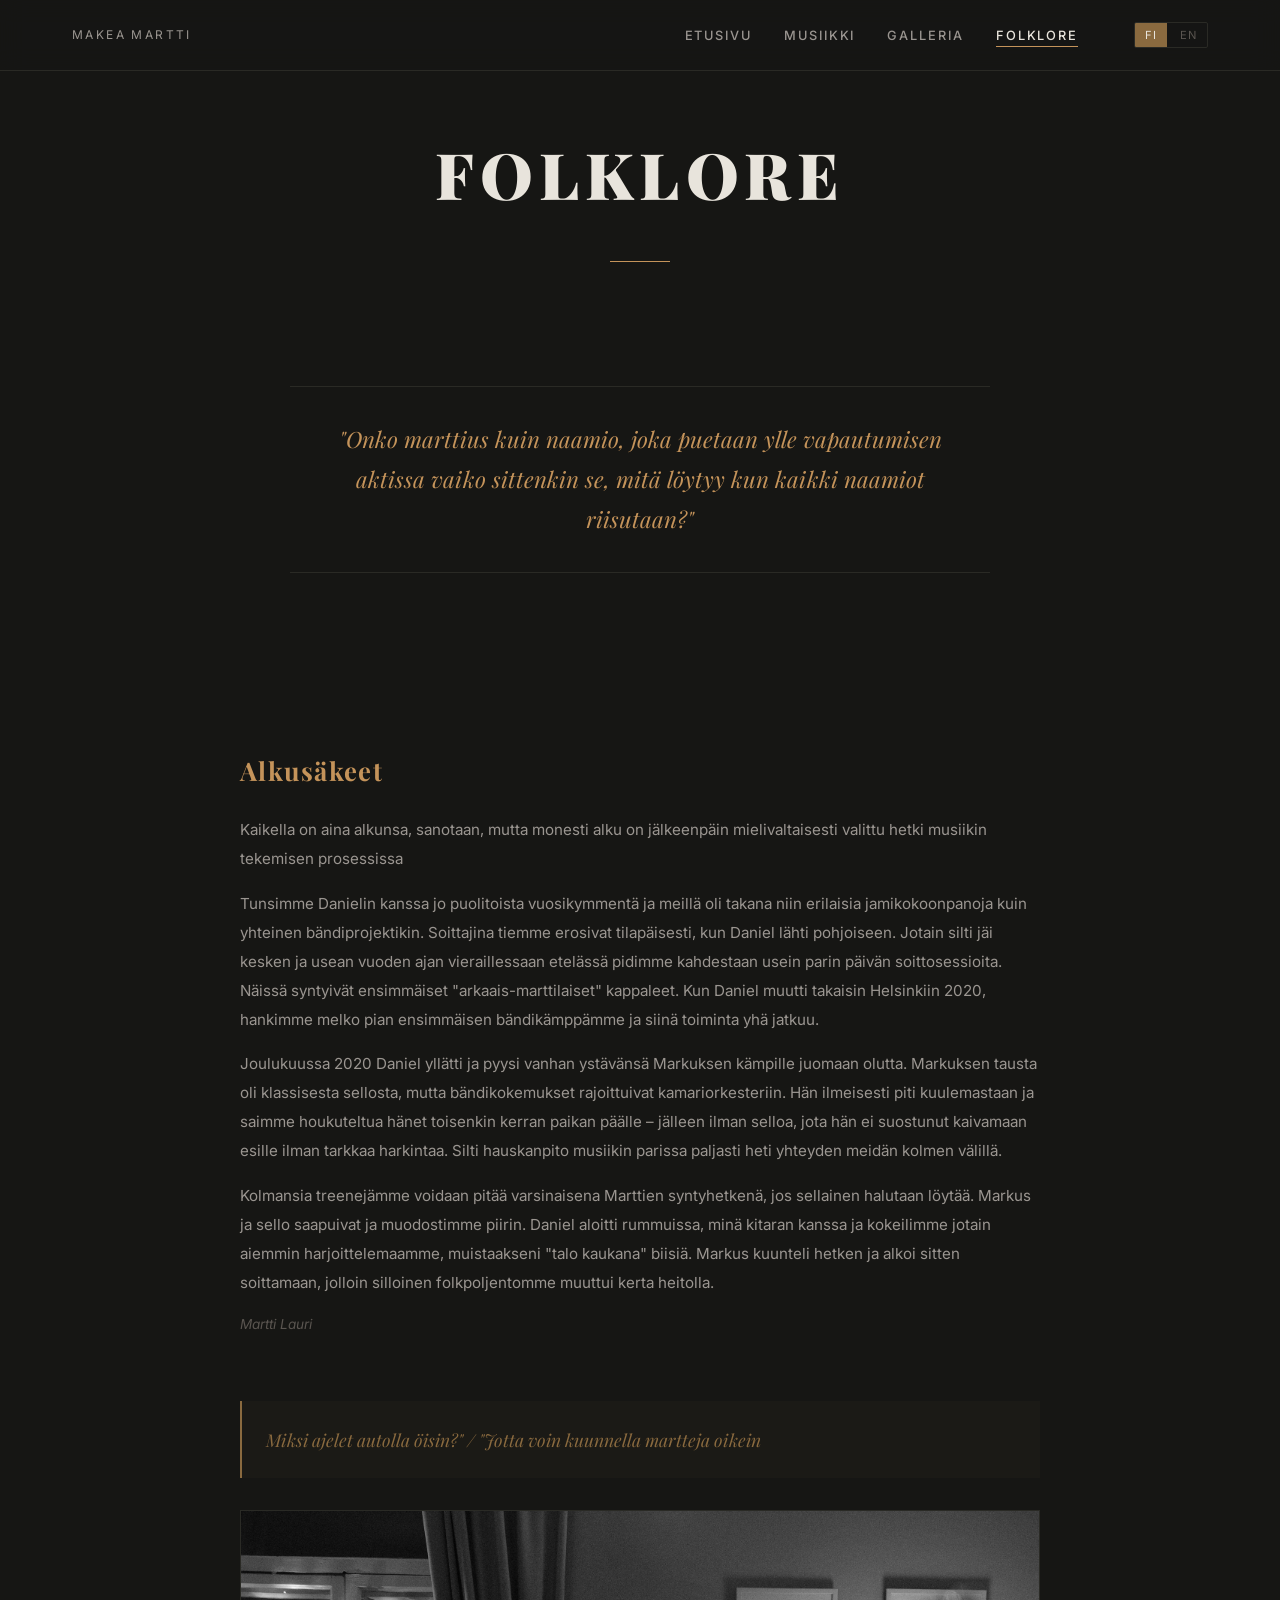
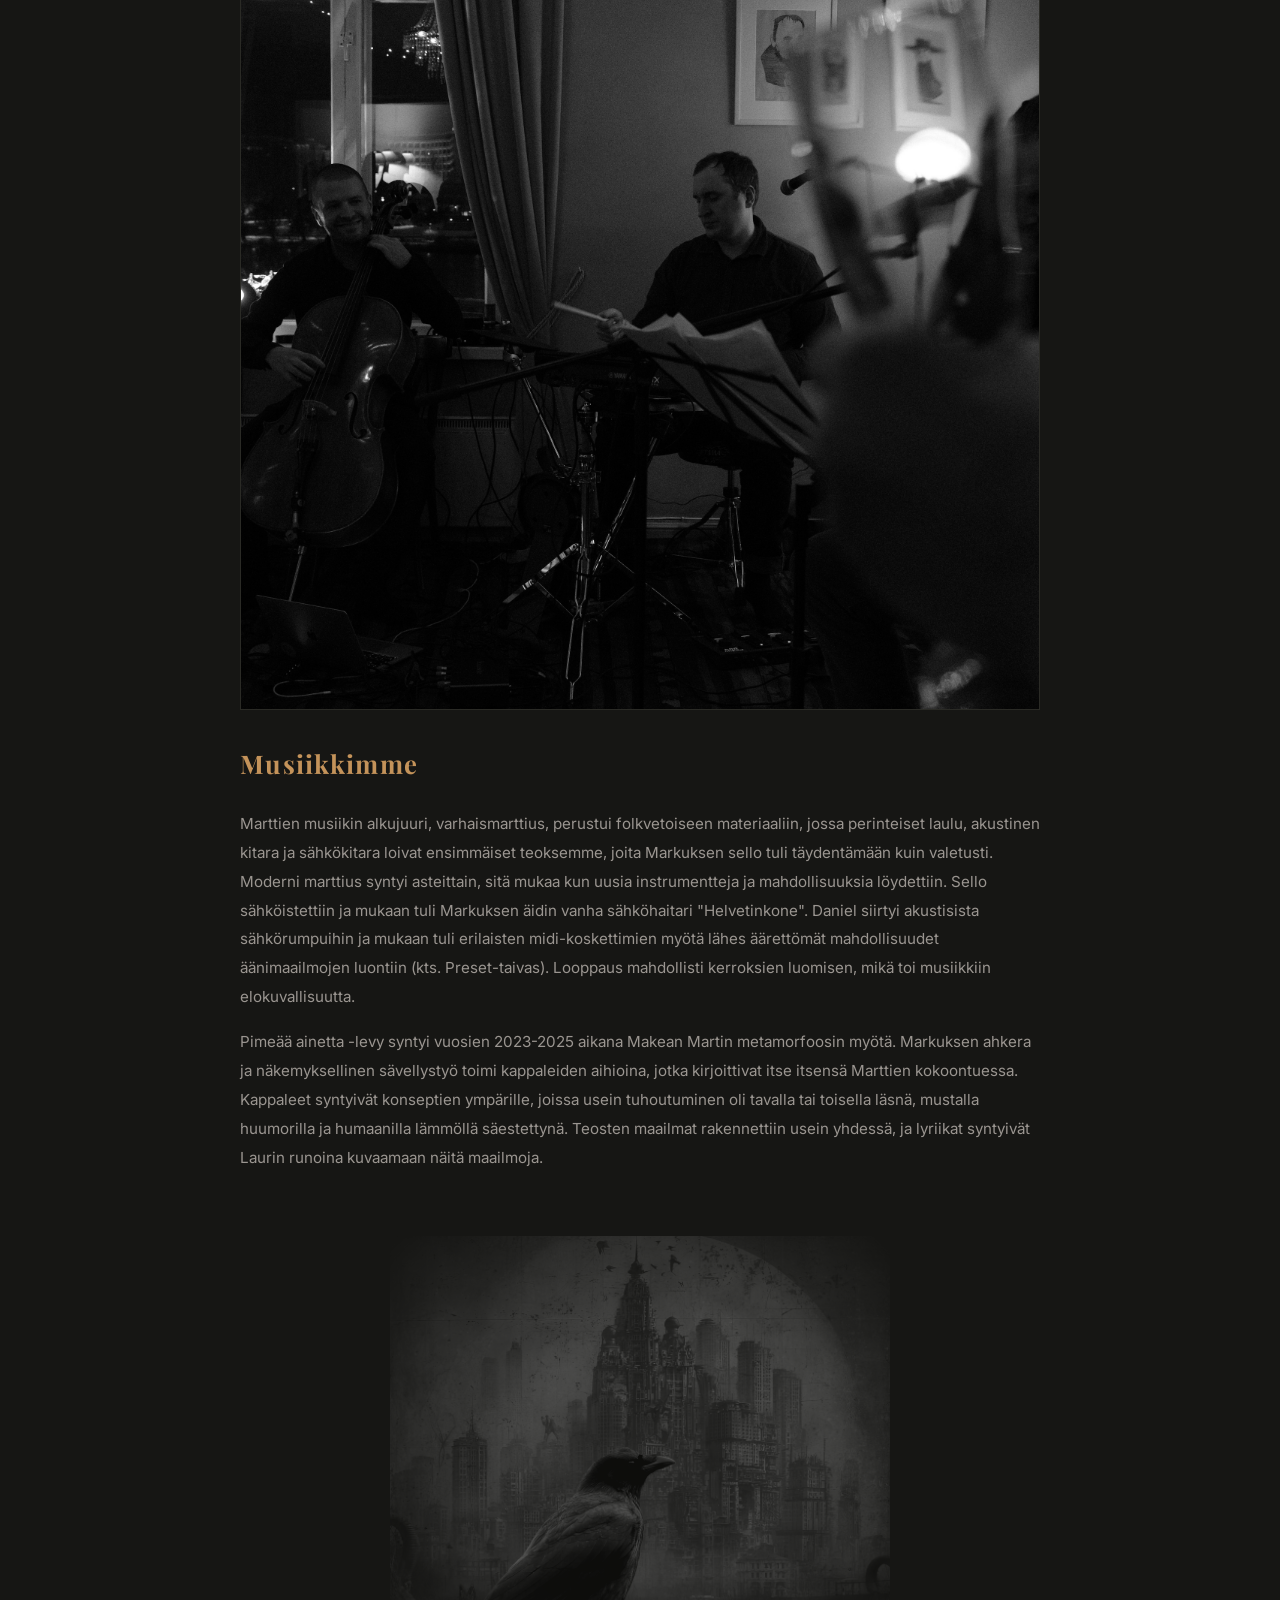
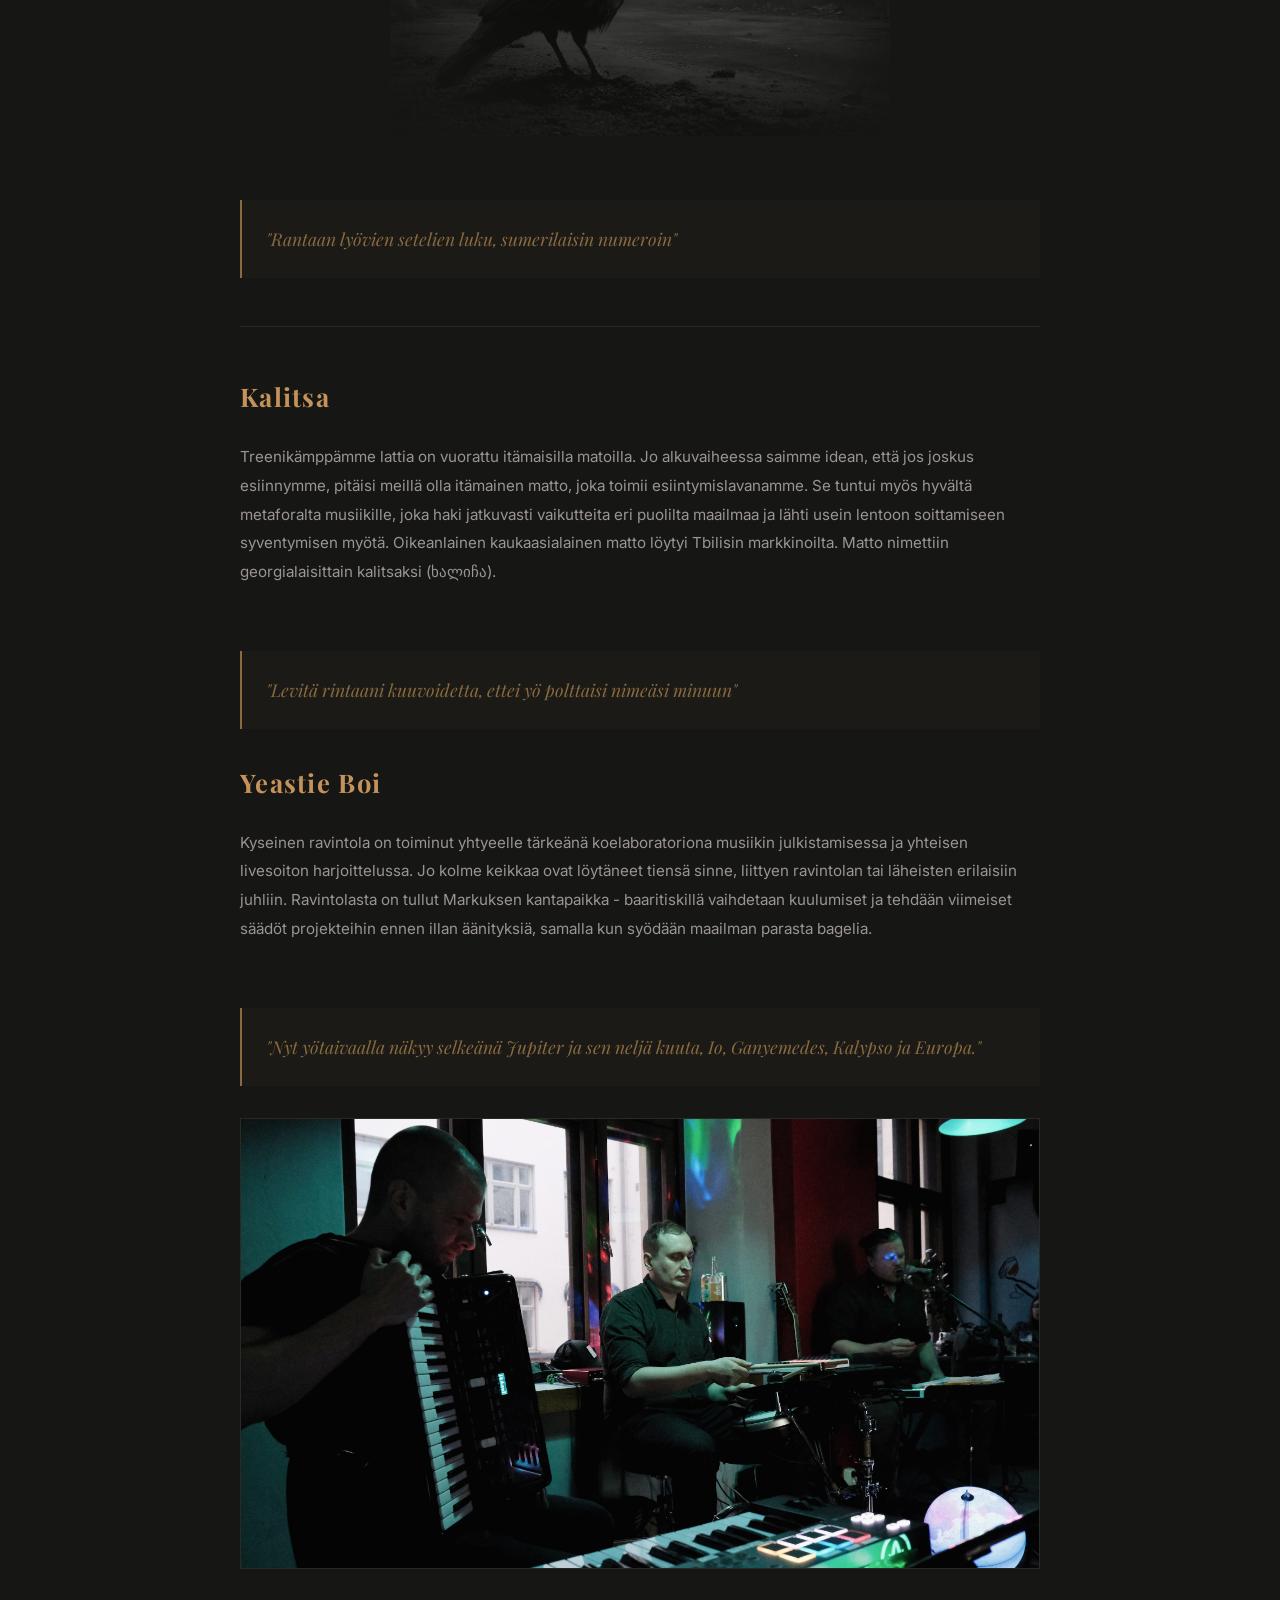
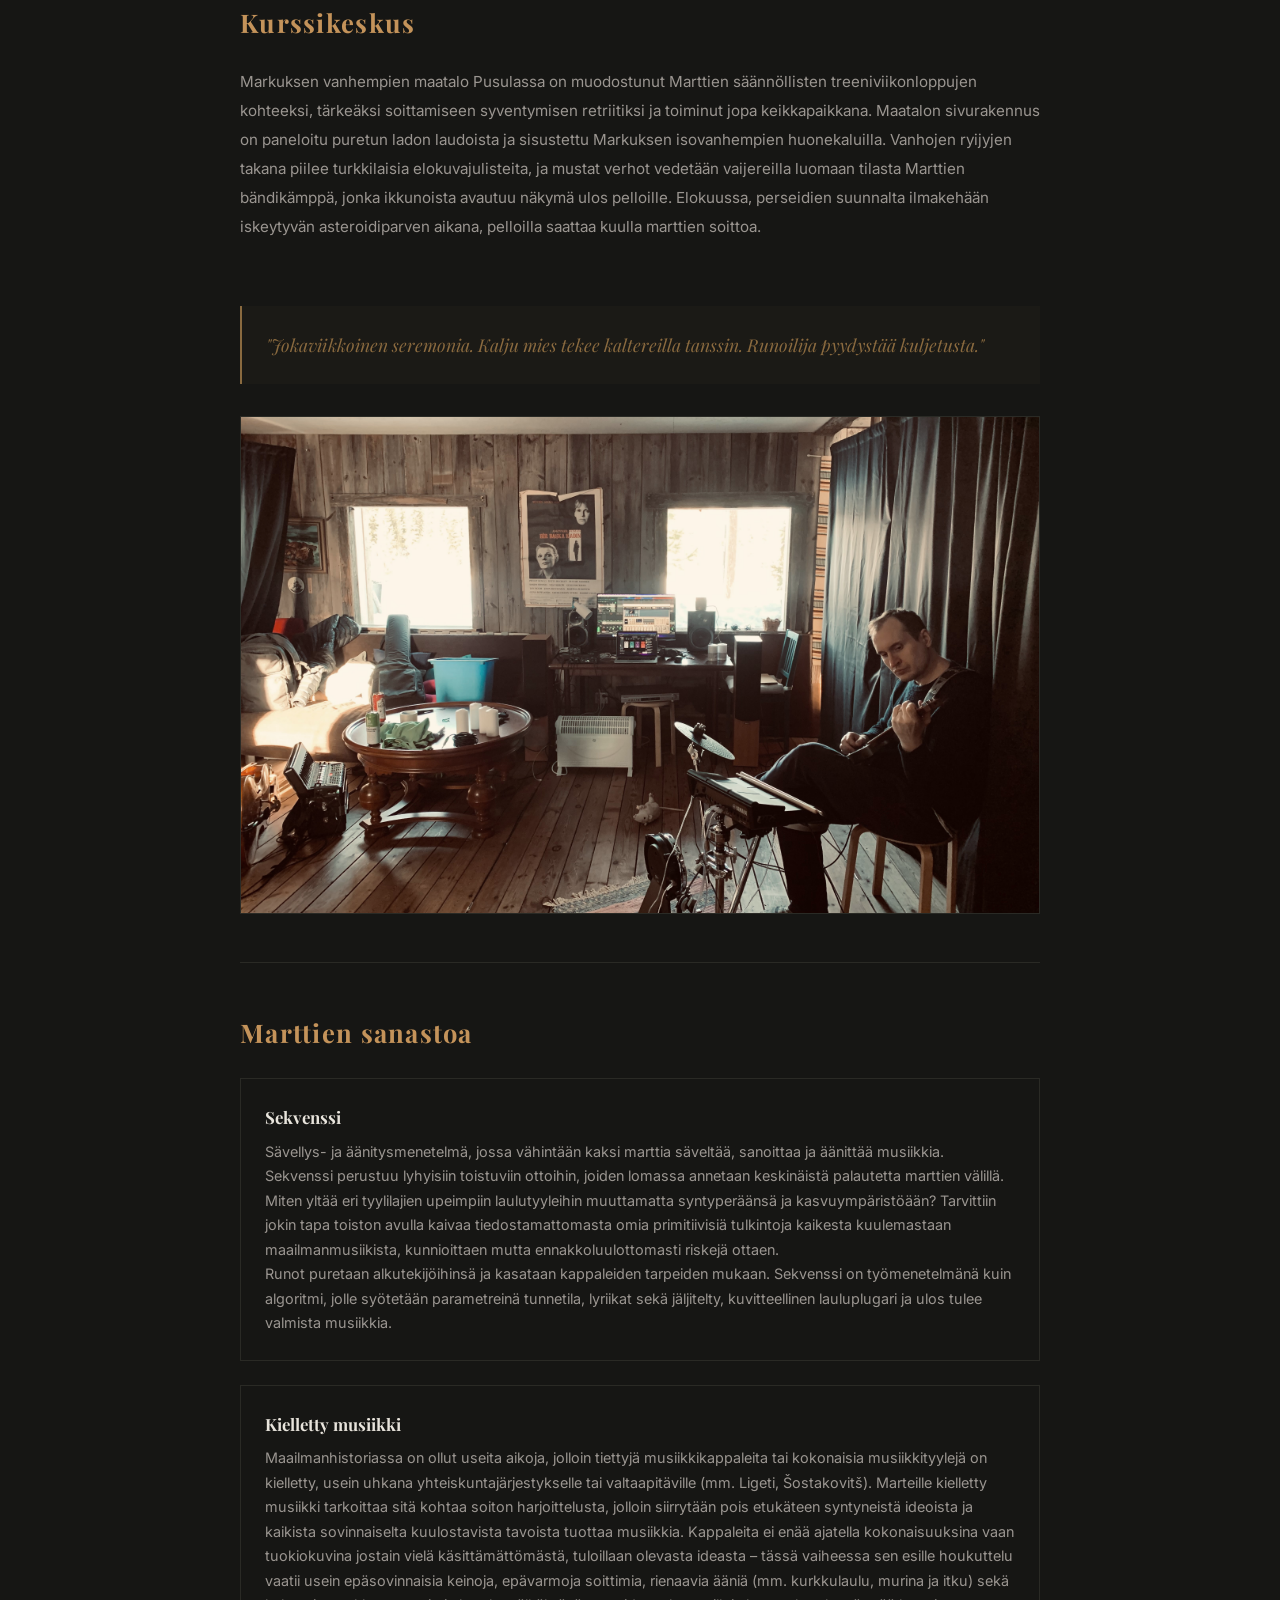
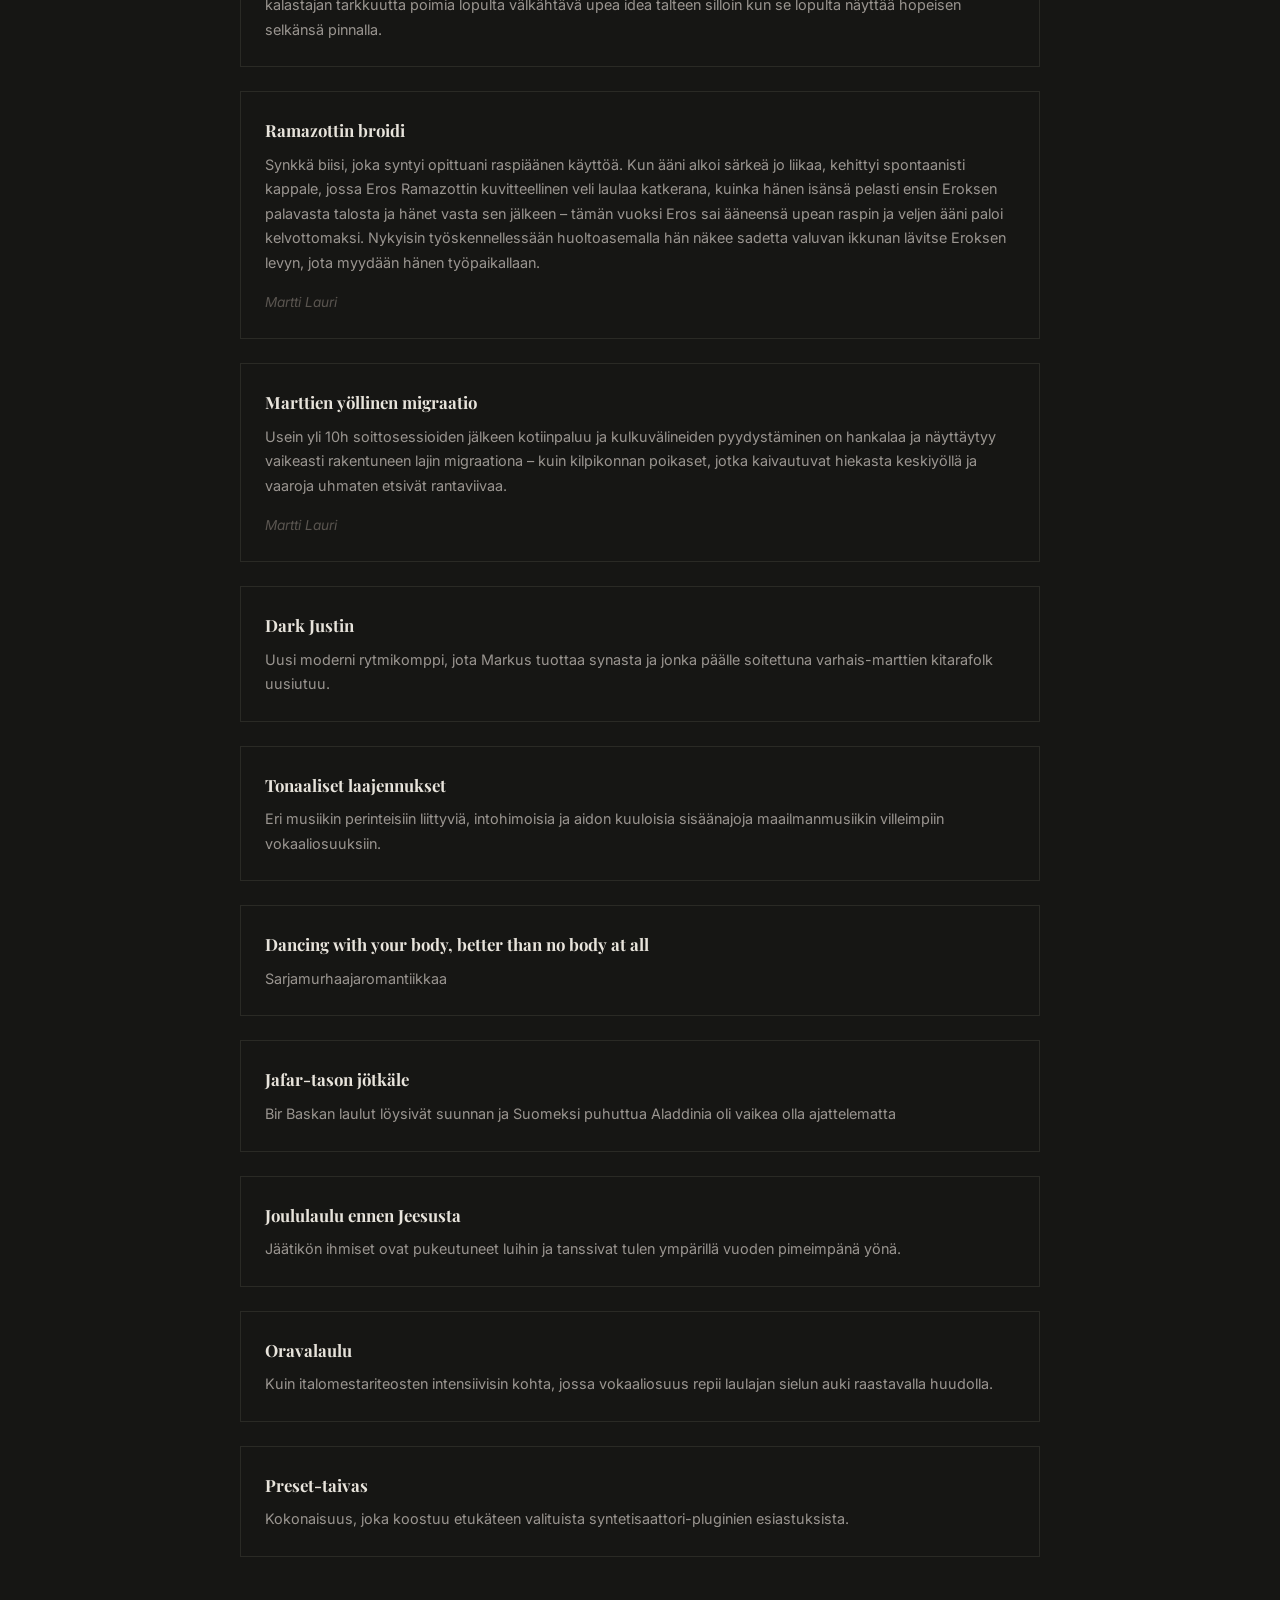
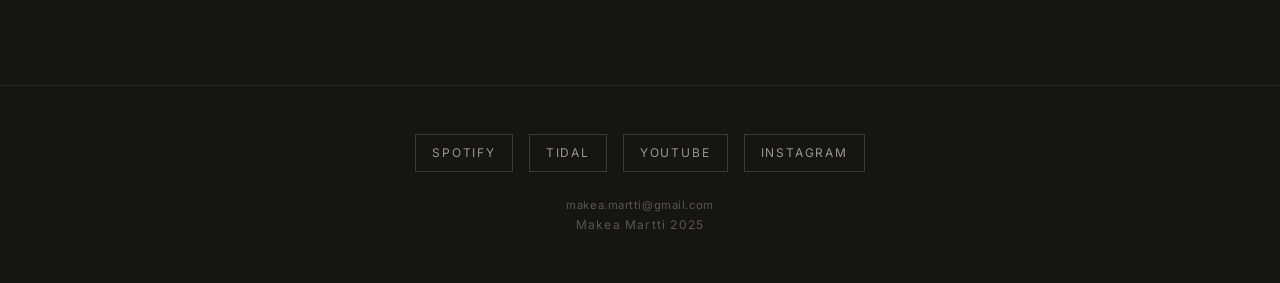
==== folklore.html @ 1820a792 "Edit Folklore: fix typo, remove Presentaiah & Aurelius items, trim migraatio text Also remove YouTub" ====
<!DOCTYPE html>
<html lang="fi">
<head>
  <meta charset="UTF-8">
  <meta name="viewport" content="width=device-width, initial-scale=1.0">
  <title>Folklore — Makea Martti</title>
  <meta name="description" content="Makea Martti — Folklore">
  <meta property="og:title" content="Makea Martti — Folklore">
  <meta property="og:description" content="Folklore">
  <meta property="og:image" content="https://makeamartti.com/assets/pimeaa_ainetta_etukansi.png">
  <meta property="og:url" content="https://makeamartti.com/folklore">
  <meta property="og:type" content="website">
  <meta name="twitter:card" content="summary_large_image">
  <link rel="stylesheet" href="css/style.css">
</head>
<body>

  <!-- Header -->
  <header class="site-header">
    <nav class="nav-container">
      <a href="index.html" class="nav-logo">Makea Martti</a>
      <button class="mobile-menu-toggle" aria-label="Menu">
        <span></span><span></span><span></span>
      </button>
      <ul class="nav-links">
        <li><a href="index.html" data-i18n="nav_home">Etusivu</a></li>
        <li><a href="musiikki.html" data-i18n="nav_music">Musiikki</a></li>
        <li><a href="galleria.html" data-i18n="nav_gallery">Galleria</a></li>
        <li><a href="folklore.html" class="active" data-i18n="nav_folklore">Folklore</a></li>
        <li>
          <div class="lang-switch">
            <button data-lang="fi" class="active">FI</button>
            <button data-lang="en">EN</button>
          </div>
        </li>
      </ul>
    </nav>
  </header>

  <!-- Page Header -->
  <div class="page-header">
    <h1 class="page-title" data-i18n="folklore_title">Folklore</h1>
  </div>

  <!-- Opening Quote -->
  <section class="content-section">
    <div class="content-narrow">
      <blockquote class="folklore-quote reveal" data-i18n="folklore_opening_quote">"Onko marttius kuin naamio, joka puetaan ylle vapautumisen aktissa vaiko sittenkin se, mitä löytyy kun kaikki naamiot riisutaan?"</blockquote>
    </div>
  </section>

  <!-- Alkusäkeet -->
  <section class="content-section">
    <div class="content-narrow">
      <div class="folklore-section reveal">
        <h2 class="folklore-section-title" data-i18n="folklore_alkusakeet_title">Alkusäkeet</h2>
        <p class="folklore-text" data-i18n="folklore_alkusakeet_p1">Kaikella on aina alkunsa, sanotaan, mutta monesti alku on jälkeenpäin mielivaltaisesti valittu hetki musiikin tekemisen prosessissa</p>
        <p class="folklore-text" data-i18n="folklore_alkusakeet_p2">Tunsimme Danielin kanssa jo puolitoista vuosikymmentä ja meillä oli takana niin erilaisia jamikokoonpanoja kuin yhteinen bändiprojektikin. Soittajina tiemme erosivat tilapäisesti, kun Daniel lähti pohjoiseen. Jotain silti jäi kesken ja usean vuoden ajan vieraillessaan etelässä pidimme kahdestaan usein parin päivän soittosessioita. Näissä syntyivät ensimmäiset "arkaais-marttilaiset" kappaleet. Kun Daniel muutti takaisin Helsinkiin 2020, hankimme melko pian ensimmäisen bändikämppämme ja siinä toiminta yhä jatkuu.</p>
        <p class="folklore-text" data-i18n="folklore_alkusakeet_p3">Joulukuussa 2020 Daniel yllätti ja pyysi vanhan ystävänsä Markuksen kämpille juomaan olutta. Markuksen tausta oli klassisesta sellosta, mutta bändikokemukset rajoittuivat kamariorkesteriin. Hän ilmeisesti piti kuulemastaan ja saimme houkuteltua hänet toisenkin kerran paikan päälle – jälleen ilman selloa, jota hän ei suostunut kaivamaan esille ilman tarkkaa harkintaa. Silti hauskanpito musiikin parissa paljasti heti yhteyden meidän kolmen välillä.</p>
        <p class="folklore-text" data-i18n="folklore_alkusakeet_p4">Kolmansia treenejämme voidaan pitää varsinaisena Marttien syntyhetkenä, jos sellainen halutaan löytää. Markus ja sello saapuivat ja muodostimme piirin. Daniel aloitti rummuissa, minä kitaran kanssa ja kokeilimme jotain aiemmin harjoittelemaamme, muistaakseni "talo kaukana" biisiä. Markus kuunteli hetken ja alkoi sitten soittamaan, jolloin silloinen folkpoljentomme muuttui kerta heitolla.</p>
        <p class="folklore-attribution" data-i18n="folklore_alkusakeet_attr">Martti Lauri</p>
      </div>

      <div class="folklore-side-quote reveal" data-i18n="folklore_sidequote">Miksi ajelet autolla öisin?" / "Jotta voin kuunnella martteja oikein</div>

      <!-- Image break -->
      <div class="folklore-image reveal">
        <img src="assets/gallery/keikka1.jpg" alt="Makea Martti live" loading="lazy">
      </div>

      <!-- Musiikkimme -->
      <div class="folklore-section reveal">
        <h2 class="folklore-section-title" data-i18n="folklore_musiikkimme_title">Musiikkimme</h2>
        <p class="folklore-text" data-i18n="folklore_musiikkimme_p1">Marttien musiikin alkujuuri, varhaismarttius, perustui folkvetoiseen materiaaliin, jossa perinteiset laulu, akustinen kitara ja sähkökitara loivat ensimmäiset teoksemme, joita Markuksen sello tuli täydentämään kuin valetusti. Moderni marttius syntyi asteittain, sitä mukaa kun uusia instrumentteja ja mahdollisuuksia löydettiin. Sello sähköistettiin ja mukaan tuli Markuksen äidin vanha sähköhaitari "Helvetinkone". Daniel siirtyi akustisista sähkörumpuihin ja mukaan tuli erilaisten midi-koskettimien myötä lähes äärettömät mahdollisuudet äänimaailmojen luontiin (kts. Preset-taivas). Looppaus mahdollisti kerroksien luomisen, mikä toi musiikkiin elokuvallisuutta.</p>
        <p class="folklore-text" data-i18n="folklore_musiikkimme_p2">Pimeää ainetta -levy syntyi vuosien 2023-2025 aikana Makean Martin metamorfoosin myötä. Markuksen ahkera ja näkemyksellinen sävellystyö toimi kappaleiden aihioina, jotka kirjoittivat itse itsensä Marttien kokoontuessa. Kappaleet syntyivät konseptien ympärille, joissa usein tuhoutuminen oli tavalla tai toisella läsnä, mustalla huumorilla ja humaanilla lämmöllä säestettynä. Teosten maailmat rakennettiin usein yhdessä, ja lyriikat syntyivät Laurin runoina kuvaamaan näitä maailmoja.</p>
        <div class="crow-decoration">
          <img src="assets/varis.png" alt="Varis">
        </div>
      </div>

      <div class="folklore-side-quote reveal" data-i18n="folklore_musiikkimme_quote">"Rantaan lyövien setelien luku, sumerilaisin numeroin"</div>

      <div class="section-divider"></div>

      <!-- Kalitsa -->
      <div class="folklore-section reveal">
        <h2 class="folklore-section-title" data-i18n="folklore_kalitsa_title">Kalitsa</h2>
        <p class="folklore-text" data-i18n="folklore_kalitsa_p1">Treenikämppämme lattia on vuorattu itämaisilla matoilla. Jo alkuvaiheessa saimme idean, että jos joskus esiinnymme, pitäisi meillä olla itämainen matto, joka toimii esiintymislavanamme. Se tuntui myös hyvältä metaforalta musiikille, joka haki jatkuvasti vaikutteita eri puolilta maailmaa ja lähti usein lentoon soittamiseen syventymisen myötä. Oikeanlainen kaukaasialainen matto löytyi Tbilisin markkinoilta. Matto nimettiin georgialaisittain kalitsaksi (ხალიჩა).</p>
      </div>

      <div class="folklore-side-quote reveal" data-i18n="folklore_kalitsa_quote">"Levitä rintaani kuuvoidetta, ettei yö polttaisi nimeäsi minuun"</div>

      <!-- Yeastie Boi -->
      <div class="folklore-section reveal">
        <h2 class="folklore-section-title" data-i18n="folklore_yeastie_title">Yeastie Boi</h2>
        <p class="folklore-text" data-i18n="folklore_yeastie_p1">Kyseinen ravintola on toiminut yhtyeelle tärkeänä koelaboratoriona musiikin julkistamisessa ja yhteisen livesoiton harjoittelussa. Jo kolme keikkaa ovat löytäneet tiensä sinne, liittyen ravintolan tai läheisten erilaisiin juhliin. Ravintolasta on tullut Markuksen kantapaikka - baaritiskillä vaihdetaan kuulumiset ja tehdään viimeiset säädöt projekteihin ennen illan äänityksiä, samalla kun syödään maailman parasta bagelia.</p>
      </div>

      <div class="folklore-side-quote reveal" data-i18n="folklore_yeastie_quote">"Nyt yötaivaalla näkyy selkeänä Jupiter ja sen neljä kuuta, Io, Ganyemedes, Kalypso ja Europa."</div>

      <!-- Image break -->
      <div class="folklore-image reveal">
        <img src="assets/gallery/keikka4.jpg" alt="Makea Martti live" loading="lazy">
      </div>

      <!-- Kurssikeskus -->
      <div class="folklore-section reveal">
        <h2 class="folklore-section-title" data-i18n="folklore_kurssikeskus_title">Kurssikeskus</h2>
        <p class="folklore-text" data-i18n="folklore_kurssikeskus_p1">Markuksen vanhempien maatalo Pusulassa on muodostunut Marttien säännöllisten treeniviikonloppujen kohteeksi, tärkeäksi soittamiseen syventymisen retriitiksi ja toiminut jopa keikkapaikkana. Maatalon sivurakennus on paneloitu puretun ladon laudoista ja sisustettu Markuksen isovanhempien huonekaluilla. Vanhojen ryijyjen takana piilee turkkilaisia elokuvajulisteita, ja mustat verhot vedetään vaijereilla luomaan tilasta Marttien bändikämppä, jonka ikkunoista avautuu näkymä ulos pelloille. Elokuussa, perseidien suunnalta ilmakehään iskeytyvän asteroidiparven aikana, pelloilla saattaa kuulla marttien soittoa.</p>
      </div>

      <div class="folklore-side-quote reveal" data-i18n="folklore_kurssikeskus_quote">"Jokaviikkoinen seremonia. Kalju mies tekee kaltereilla tanssin. Runoilija pyydystää kuljetusta."</div>

      <!-- Image break -->
      <div class="folklore-image reveal">
        <img src="assets/gallery/pusula1.jpg" alt="Kurssikeskus, Pusula" loading="lazy">
      </div>

      <div class="section-divider"></div>

      <!-- Sanasto -->
      <div class="folklore-section reveal">
        <h2 class="folklore-section-title" data-i18n="folklore_sanasto_title">Marttien sanastoa</h2>

        <div class="glossary-grid">
          <div class="glossary-item">
            <p class="glossary-term" data-i18n="glossary_sekvenssi_term">Sekvenssi</p>
            <p class="glossary-def" data-i18n="glossary_sekvenssi_def">Sävellys- ja äänitysmenetelmä, jossa vähintään kaksi marttia säveltää, sanoittaa ja äänittää musiikkia. Sekvenssi perustuu lyhyisiin toistuviin ottoihin, joiden lomassa annetaan keskinäistä palautetta marttien välillä.</p>
            <p class="glossary-def" data-i18n="glossary_sekvenssi_ext">Miten yltää eri tyylilajien upeimpiin laulutyyleihin muuttamatta syntyperäänsä ja kasvuympäristöään? Tarvittiin jokin tapa toiston avulla kaivaa tiedostamattomasta omia primitiivisiä tulkintoja kaikesta kuulemastaan maailmanmusiikista, kunnioittaen mutta ennakkoluulottomasti riskejä ottaen.</p>
            <p class="glossary-def" data-i18n="glossary_sekvenssi_ext2">Runot puretaan alkutekijöihinsä ja kasataan kappaleiden tarpeiden mukaan. Sekvenssi on työmenetelmänä kuin algoritmi, jolle syötetään parametreinä tunnetila, lyriikat sekä jäljitelty, kuvitteellinen lauluplugari ja ulos tulee valmista musiikkia.</p>
          </div>
          <div class="glossary-item">
            <p class="glossary-term" data-i18n="glossary_kielletty_term">Kielletty musiikki</p>
            <p class="glossary-def" data-i18n="glossary_kielletty_def">Maailmanhistoriassa on ollut useita aikoja, jolloin tiettyjä musiikkikappaleita tai kokonaisia musiikkityylejä on kielletty, usein uhkana yhteiskuntajärjestykselle tai valtaapitäville (mm. Ligeti, Šostakovitš). Marteille kielletty musiikki tarkoittaa sitä kohtaa soiton harjoittelusta, jolloin siirrytään pois etukäteen syntyneistä ideoista ja kaikista sovinnaiselta kuulostavista tavoista tuottaa musiikkia. Kappaleita ei enää ajatella kokonaisuuksina vaan tuokiokuvina jostain vielä käsittämättömästä, tuloillaan olevasta ideasta – tässä vaiheessa sen esille houkuttelu vaatii usein epäsovinnaisia keinoja, epävarmoja soittimia, rienaavia ääniä (mm. kurkkulaulu, murina ja itku) sekä kalastajan tarkkuutta poimia lopulta välkähtävä upea idea talteen silloin kun se lopulta näyttää hopeisen selkänsä pinnalla.</p>
          </div>
          <div class="glossary-item">
            <p class="glossary-term" data-i18n="glossary_ramazotti_term">Ramazottin broidi</p>
            <p class="glossary-def" data-i18n="glossary_ramazotti_def">Synkkä biisi, joka syntyi opittuani raspiäänen käyttöä. Kun ääni alkoi särkeä jo liikaa, kehittyi spontaanisti kappale, jossa Eros Ramazottin kuvitteellinen veli laulaa katkerana, kuinka hänen isänsä pelasti ensin Eroksen palavasta talosta ja hänet vasta sen jälkeen – tämän vuoksi Eros sai ääneensä upean raspin ja veljen ääni paloi kelvottomaksi. Nykyisin työskennellessään huoltoasemalla hän näkee sadetta valuvan ikkunan lävitse Eroksen levyn, jota myydään hänen työpaikallaan.</p>
            <p class="folklore-attribution" data-i18n="glossary_ramazotti_attr">Martti Lauri</p>
          </div>
          <div class="glossary-item">
            <p class="glossary-term" data-i18n="glossary_migraatio_term">Marttien yöllinen migraatio</p>
            <p class="glossary-def" data-i18n="glossary_migraatio_def">Usein yli 10h soittosessioiden jälkeen kotiinpaluu ja kulkuvälineiden pyydystäminen on hankalaa ja näyttäytyy vaikeasti rakentuneen lajin migraationa – kuin kilpikonnan poikaset, jotka kaivautuvat hiekasta keskiyöllä ja vaaroja uhmaten etsivät rantaviivaa.</p>
            <p class="folklore-attribution" data-i18n="glossary_migraatio_attr">Martti Lauri</p>
          </div>
          <div class="glossary-item">
            <p class="glossary-term" data-i18n="glossary_darkjustin_term">Dark Justin</p>
            <p class="glossary-def" data-i18n="glossary_darkjustin_def">Uusi moderni rytmikomppi, jota Markus tuottaa synasta ja jonka päälle soitettuna varhais-marttien kitarafolk uusiutuu.</p>
          </div>
          <div class="glossary-item">
            <p class="glossary-term" data-i18n="glossary_tonaaliset_term">Tonaaliset laajennukset</p>
            <p class="glossary-def" data-i18n="glossary_tonaaliset_def">Eri musiikin perinteisiin liittyviä, intohimoisia ja aidon kuuloisia sisäänajoja maailmanmusiikin villeimpiin vokaaliosuuksiin.</p>
          </div>
          <div class="glossary-item">
            <p class="glossary-term" data-i18n="glossary_dancing_term">Dancing with your body, better than no body at all</p>
            <p class="glossary-def" data-i18n="glossary_dancing_def">Sarjamurhaajaromantiikkaa</p>
          </div>
          <div class="glossary-item">
            <p class="glossary-term" data-i18n="glossary_jafar_term">Jafar-tason jötkäle</p>
            <p class="glossary-def" data-i18n="glossary_jafar_def">Bir Baskan laulut löysivät suunnan ja Suomeksi puhuttua Aladdinia oli vaikea olla ajattelematta</p>
          </div>
          <div class="glossary-item">
            <p class="glossary-term" data-i18n="glossary_joululaulu_term">Joululaulu ennen Jeesusta</p>
            <p class="glossary-def" data-i18n="glossary_joululaulu_def">Jäätikön ihmiset ovat pukeutuneet luihin ja tanssivat tulen ympärillä vuoden pimeimpänä yönä.</p>
          </div>
          <div class="glossary-item">
            <p class="glossary-term" data-i18n="glossary_oravalaulu_term">Oravalaulu</p>
            <p class="glossary-def" data-i18n="glossary_oravalaulu_def">Kuin italomestariteosten intensiivisin kohta, jossa vokaaliosuus repii laulajan sielun auki raastavalla huudolla.</p>
          </div>
          <div class="glossary-item">
            <p class="glossary-term" data-i18n="glossary_preset_term">Preset-taivas</p>
            <p class="glossary-def" data-i18n="glossary_preset_def">Kokonaisuus, joka koostuu etukäteen valituista syntetisaattori-pluginien esiastuksista.</p>
          </div>
        </div>
      </div>

    </div>
  </section>

  <!-- Footer -->
  <footer class="site-footer">
    <div class="footer-social">
      <a href="https://open.spotify.com/artist/2KjOn1rGZSPtJLMpRvnBHX" target="_blank" rel="noopener">Spotify</a>
      <a href="https://tidal.com/artist/68189849/u" target="_blank" rel="noopener">Tidal</a>
      <a href="https://www.youtube.com/@MakeaMartti" target="_blank" rel="noopener">YouTube</a>
      <a href="https://www.instagram.com/makea_martti/" target="_blank" rel="noopener">Instagram</a>
    </div>
    <p class="footer-email"><a href="mailto:makea.martti@gmail.com">makea.martti@gmail.com</a></p>
    <p class="footer-copy" data-i18n="footer_copy">Makea Martti 2025</p>
  </footer>

  <script src="js/i18n.js"></script>
</body>
</html>
---- css/style.css ----
/* ========================================
   MAKEA MARTTI — Dark Brutalist Theme
   ======================================== */

@import url('https://fonts.googleapis.com/css2?family=Inter:wght@300;400;500;700;900&family=Playfair+Display:ital,wght@0,400;0,700;0,900;1,400;1,700&display=swap');

/* --- Reset & Base --- */
*, *::before, *::after { box-sizing: border-box; margin: 0; padding: 0; }

:root {
  --bg-primary: #161614;
  --bg-secondary: #111110;
  --bg-card: #1a1a17;
  --text-primary: #e8e4dc;
  --text-secondary: #9a9590;
  --text-muted: #5a5550;
  --accent: #c4935a;
  --accent-dim: #8a6a3f;
  --border: #2a2a25;
  --border-light: #3a3a33;
  --font-body: 'Inter', sans-serif;
  --font-display: 'Playfair Display', serif;
}

html {
  scroll-behavior: smooth;
  font-size: 16px;
}

body {
  font-family: var(--font-body);
  background-color: var(--bg-primary);
  color: var(--text-primary);
  line-height: 1.7;
  overflow-x: hidden;
  background-image: url('../assets/tausta-tekstuuri.jpeg');
  background-size: cover;
  background-attachment: fixed;
  background-position: center;
  background-blend-mode: overlay;
}

a { color: var(--accent); text-decoration: none; transition: color 0.3s; }
a:hover { color: var(--text-primary); }

img { max-width: 100%; height: auto; display: block; }

/* --- Header / Navigation --- */
.site-header {
  position: fixed;
  top: 0;
  left: 0;
  right: 0;
  z-index: 1000;
  background: rgba(22, 22, 20, 0.85);
  backdrop-filter: blur(12px);
  -webkit-backdrop-filter: blur(12px);
  border-bottom: 1px solid var(--border);
  transition: background 0.3s;
}

.nav-container {
  max-width: 1200px;
  margin: 0 auto;
  padding: 0 2rem;
  display: flex;
  align-items: center;
  justify-content: space-between;
  height: 70px;
}

.nav-logo {
  font-family: var(--font-body);
  font-size: 0.75rem;
  font-weight: 400;
  color: var(--text-secondary);
  letter-spacing: 0.2em;
  text-transform: uppercase;
  transition: color 0.3s;
}

.nav-logo:hover {
  color: var(--text-primary);
}

.nav-logo--hidden {
  opacity: 0;
  pointer-events: none;
}

.nav-links {
  display: flex;
  list-style: none;
  gap: 2rem;
  align-items: center;
}

.nav-links a {
  color: var(--text-secondary);
  font-size: 0.8rem;
  letter-spacing: 0.15em;
  text-transform: uppercase;
  font-weight: 500;
  position: relative;
  padding-bottom: 2px;
}

.nav-links a::after {
  content: '';
  position: absolute;
  bottom: -2px;
  left: 0;
  width: 0;
  height: 1px;
  background: var(--accent);
  transition: width 0.3s;
}

.nav-links a:hover,
.nav-links a.active {
  color: var(--text-primary);
}

.nav-links a:hover::after,
.nav-links a.active::after {
  width: 100%;
}

/* Language switcher */
.lang-switch {
  display: flex;
  gap: 0.25rem;
  margin-left: 1.5rem;
  border: 1px solid var(--border);
  border-radius: 2px;
  overflow: hidden;
}

.lang-switch button {
  background: none;
  border: none;
  color: var(--text-muted);
  font-family: var(--font-body);
  font-size: 0.7rem;
  letter-spacing: 0.1em;
  padding: 0.3rem 0.6rem;
  cursor: pointer;
  transition: all 0.3s;
  text-transform: uppercase;
}

.lang-switch button.active {
  background: var(--accent-dim);
  color: var(--text-primary);
}

.lang-switch button:hover:not(.active) {
  color: var(--text-primary);
}

/* Mobile menu toggle */
.mobile-menu-toggle {
  display: none;
  background: none;
  border: none;
  cursor: pointer;
  padding: 0.5rem;
  z-index: 1001;
}

.mobile-menu-toggle span {
  display: block;
  width: 24px;
  height: 2px;
  background: var(--text-primary);
  margin: 5px 0;
  transition: all 0.3s;
}

.mobile-menu-toggle.open span:nth-child(1) { transform: rotate(45deg) translate(5px, 5px); }
.mobile-menu-toggle.open span:nth-child(2) { opacity: 0; }
.mobile-menu-toggle.open span:nth-child(3) { transform: rotate(-45deg) translate(5px, -5px); }

/* --- Hero Section --- */
.hero {
  position: relative;
  height: 100vh;
  min-height: 600px;
  display: flex;
  align-items: center;
  justify-content: center;
  text-align: center;
  overflow: hidden;
}

.hero-bg {
  position: absolute;
  inset: 0;
  z-index: 0;
}

.hero-bg img {
  width: 100%;
  height: 100%;
  object-fit: cover;
  filter: brightness(0.6) contrast(1.1);
}

.hero-overlay {
  position: absolute;
  inset: 0;
  background: linear-gradient(
    to bottom,
    rgba(22, 22, 20, 0.3) 0%,
    rgba(22, 22, 20, 0.1) 40%,
    rgba(22, 22, 20, 0.6) 80%,
    rgba(22, 22, 20, 1) 100%
  );
  z-index: 1;
}

.hero-content {
  position: relative;
  z-index: 2;
  max-width: 800px;
  padding: 0 2rem;
}

.hero-title {
  font-family: var(--font-display);
  font-size: clamp(3rem, 8vw, 6rem);
  font-weight: 900;
  letter-spacing: 0.1em;
  text-transform: uppercase;
  line-height: 1;
  margin-bottom: 1.5rem;
  color: var(--text-primary);
  text-shadow: 0 0 60px rgba(0,0,0,0.8);
}

.hero-tagline {
  font-family: var(--font-display);
  font-style: italic;
  font-size: clamp(1rem, 2.5vw, 1.4rem);
  color: var(--accent);
  letter-spacing: 0.05em;
  margin-bottom: 1rem;
}

.hero-description {
  font-size: 0.95rem;
  color: var(--text-secondary);
  max-width: 550px;
  margin: 0 auto 2rem;
  line-height: 1.8;
}

.hero-social {
  display: flex;
  justify-content: center;
  gap: 1.5rem;
  margin-top: 2rem;
}

.hero-social a {
  color: var(--text-secondary);
  font-size: 0.75rem;
  letter-spacing: 0.15em;
  text-transform: uppercase;
  border: 1px solid var(--text-muted);
  padding: 0.5rem 1rem;
  transition: all 0.3s;
  background: rgba(22, 22, 20, 0.5);
}

.hero-social a:hover {
  color: var(--text-primary);
  border-color: var(--accent);
  background: rgba(196, 147, 90, 0.15);
}

/* --- Page Header (non-home pages) --- */
.page-header {
  padding-top: 120px;
  padding-bottom: 60px;
  text-align: center;
  position: relative;
}

.page-header::after {
  content: '';
  display: block;
  width: 60px;
  height: 1px;
  background: var(--accent);
  margin: 2rem auto 0;
}

.page-title {
  font-family: var(--font-display);
  font-size: clamp(2.5rem, 6vw, 4rem);
  font-weight: 900;
  letter-spacing: 0.1em;
  text-transform: uppercase;
}

/* --- Content Sections --- */
.content-section {
  max-width: 1200px;
  margin: 0 auto;
  padding: 4rem 2rem;
}

.content-narrow {
  max-width: 800px;
  margin: 0 auto;
}

.section-divider {
  width: 100%;
  height: 1px;
  background: var(--border);
  margin: 3rem 0;
}

/* --- Band Members --- */
.members-grid {
  display: grid;
  grid-template-columns: repeat(3, 1fr);
  gap: 2rem;
  margin-top: 3rem;
}

.member-card {
  text-align: center;
  padding: 2rem 1.5rem;
  border: 1px solid var(--border);
  background: rgba(22, 22, 20, 0.7);
  transition: border-color 0.3s;
}

.member-card:hover {
  border-color: var(--accent-dim);
}

.member-name {
  font-family: var(--font-display);
  font-size: 1.2rem;
  font-weight: 700;
  margin-bottom: 0.5rem;
}

.member-role {
  font-size: 0.85rem;
  color: var(--text-secondary);
  font-style: italic;
}

/* --- Music Page --- */
.album-section {
  display: grid;
  grid-template-columns: 1fr 1.5fr;
  gap: 4rem;
  align-items: start;
  margin: 3rem 0;
}

.album-cover-wrapper {
  position: sticky;
  top: 100px;
}

/* Album flip card */
.album-flip-card {
  perspective: 1000px;
  width: 100%;
  aspect-ratio: 1;
  cursor: pointer;
}

.album-flip-inner {
  position: relative;
  width: 100%;
  height: 100%;
  transition: transform 0.8s cubic-bezier(0.4, 0, 0.2, 1);
  transform-style: preserve-3d;
}

@media (hover: hover) {
  .album-flip-card:not(.js-controlled):hover .album-flip-inner {
    transform: rotateY(180deg);
  }
}

.album-flip-front,
.album-flip-back {
  position: absolute;
  inset: 0;
  backface-visibility: hidden;
  -webkit-backface-visibility: hidden;
}

.album-flip-back {
  transform: rotateY(180deg);
}

.album-cover {
  width: 100%;
  height: 100%;
  object-fit: cover;
  border: 1px solid var(--border);
}

.album-title {
  font-family: var(--font-display);
  font-size: 1.8rem;
  font-weight: 700;
  margin-top: 1.5rem;
}

.album-artist {
  color: var(--text-secondary);
  font-size: 0.9rem;
  margin-top: 0.3rem;
}

.listen-links {
  display: flex;
  flex-wrap: wrap;
  gap: 0.5rem;
  margin-top: 1.5rem;
}

.listen-links a {
  font-size: 0.75rem;
  letter-spacing: 0.1em;
  text-transform: uppercase;
  color: var(--text-muted);
  border: 1px solid var(--border);
  padding: 0.4rem 0.8rem;
  transition: all 0.3s;
}

.listen-links a:hover {
  border-color: var(--accent);
  color: var(--text-primary);
}

.vinyl-notice {
  margin-top: 1.5rem;
  font-size: 0.85rem;
  color: var(--text-secondary);
  font-style: italic;
  letter-spacing: 0.03em;
}

.tracklist {
  list-style: none;
}

.tracklist li {
  border-bottom: 1px solid var(--border);
}

.tracklist li a {
  display: flex;
  justify-content: space-between;
  align-items: center;
  padding: 1rem 0;
  color: inherit;
  text-decoration: none;
  transition: background 0.2s, padding 0.2s;
}

.tracklist li a:hover {
  background: rgba(196, 147, 90, 0.05);
  padding-left: 0.5rem;
}

.track-number {
  color: var(--text-muted);
  font-size: 0.8rem;
  width: 2rem;
  font-variant-numeric: tabular-nums;
}

.track-name {
  flex: 1;
  font-size: 0.95rem;
}

.track-duration {
  color: var(--text-muted);
  font-size: 0.85rem;
  font-variant-numeric: tabular-nums;
}

/* --- Gallery --- */
.gallery-grid {
  column-count: 3;
  column-gap: 1rem;
  margin-top: 3rem;
}

.gallery-item {
  break-inside: avoid;
  margin-bottom: 1rem;
  position: relative;
  overflow: hidden;
  cursor: pointer;
}

.gallery-item img {
  width: 100%;
  display: block;
  filter: grayscale(30%) brightness(0.9);
  transition: all 0.5s;
  border: 1px solid var(--border);
}

.gallery-item:hover img {
  filter: grayscale(0%) brightness(1);
  transform: scale(1.02);
}

.gallery-item .photo-credit {
  position: absolute;
  bottom: 0;
  left: 0;
  right: 0;
  padding: 2.5rem 1rem 0.8rem;
  background: linear-gradient(transparent, rgba(0,0,0,0.8));
  font-size: 0.7rem;
  color: var(--text-secondary);
  letter-spacing: 0.1em;
  opacity: 0;
  transition: opacity 0.4s;
}

.gallery-item:hover .photo-credit {
  opacity: 1;
}

/* Lightbox */
.lightbox {
  display: none;
  position: fixed;
  inset: 0;
  z-index: 2000;
  background: rgba(0, 0, 0, 0.95);
  align-items: center;
  justify-content: center;
  cursor: pointer;
}

.lightbox.active { display: flex; }

.lightbox img {
  max-width: 90vw;
  max-height: 90vh;
  object-fit: contain;
}

.lightbox-close {
  position: absolute;
  top: 2rem;
  right: 2rem;
  background: none;
  border: none;
  color: var(--text-primary);
  font-size: 2rem;
  cursor: pointer;
  font-family: var(--font-body);
  line-height: 1;
}

/* --- Folklore Page --- */
.folklore-quote {
  font-family: var(--font-display);
  font-style: italic;
  font-size: clamp(1.1rem, 2vw, 1.4rem);
  color: var(--accent);
  text-align: center;
  max-width: 700px;
  margin: 0 auto 3rem;
  padding: 2rem;
  border-top: 1px solid var(--border);
  border-bottom: 1px solid var(--border);
  line-height: 1.8;
}

.folklore-section {
  margin-bottom: 4rem;
}

.folklore-section-title {
  font-family: var(--font-display);
  font-size: 1.6rem;
  font-weight: 700;
  margin-bottom: 1.5rem;
  letter-spacing: 0.05em;
  color: var(--accent);
}

.folklore-text {
  color: var(--text-secondary);
  font-size: 0.95rem;
  line-height: 1.9;
  margin-bottom: 1rem;
}

.folklore-text strong {
  color: var(--text-primary);
}

.folklore-attribution {
  font-style: italic;
  color: var(--text-muted);
  font-size: 0.85rem;
  margin-top: 1rem;
}

.folklore-side-quote {
  font-family: var(--font-display);
  font-style: italic;
  color: var(--accent-dim);
  font-size: 1.1rem;
  padding: 1.5rem;
  border-left: 2px solid var(--accent-dim);
  margin: 2rem 0;
  background: rgba(196, 147, 90, 0.03);
}

.glossary-grid {
  display: grid;
  gap: 1.5rem;
  margin-top: 1.5rem;
}

.glossary-item {
  padding: 1.5rem;
  border: 1px solid var(--border);
  background: rgba(22, 22, 20, 0.6);
}

.glossary-term {
  font-family: var(--font-display);
  font-weight: 700;
  font-size: 1.05rem;
  color: var(--text-primary);
  margin-bottom: 0.5rem;
}

.glossary-def {
  color: var(--text-secondary);
  font-size: 0.9rem;
  line-height: 1.7;
}

/* --- Folklore images --- */
.folklore-image {
  margin: 2rem 0;
  border: 1px solid var(--border);
}

.folklore-image img {
  width: 100%;
  filter: grayscale(20%);
}

/* --- Footer --- */
.site-footer {
  border-top: 1px solid var(--border);
  padding: 3rem 2rem;
  text-align: center;
  background: rgba(22, 22, 20, 0.9);
}

.footer-social {
  display: flex;
  justify-content: center;
  flex-wrap: wrap;
  gap: 1rem;
  margin-bottom: 1.5rem;
  padding: 0 1rem;
}

.footer-social a {
  color: var(--text-secondary);
  font-size: 0.75rem;
  letter-spacing: 0.15em;
  text-transform: uppercase;
  border: 1px solid var(--border-light);
  padding: 0.5rem 1rem;
  transition: all 0.3s;
}

.footer-social a:hover {
  color: var(--text-primary);
  border-color: var(--accent);
  background: rgba(196, 147, 90, 0.15);
}

.footer-copy {
  font-size: 0.75rem;
  color: var(--text-muted);
  letter-spacing: 0.1em;
}

.footer-email {
  margin-top: 0.75rem;
  font-size: 0.7rem;
  letter-spacing: 0.05em;
}

.footer-email a {
  color: var(--text-muted);
  transition: color 0.3s;
}

.footer-email a:hover {
  color: var(--text-secondary);
}

/* --- Responsive --- */
@media (max-width: 900px) {
  .album-section {
    grid-template-columns: 1fr;
    gap: 2rem;
  }

  .album-cover-wrapper {
    position: static;
    max-width: 400px;
    margin: 0 auto;
  }

  .members-grid {
    grid-template-columns: 1fr;
    gap: 1rem;
  }

  .gallery-grid {
    column-count: 2;
  }
}

@media (max-width: 768px) {
  body {
    --bg-primary: #0a0a08;
    background-color: var(--bg-primary);
    background-image: none;
  }

  .mobile-menu-toggle { display: block; }

  .nav-links {
    position: fixed;
    top: 0;
    right: -100%;
    width: 280px;
    height: 100vh;
    background: var(--bg-primary);
    flex-direction: column;
    justify-content: center;
    gap: 2rem;
    padding: 2rem;
    transition: right 0.3s ease;
    border-left: 1px solid var(--border);
  }

  .nav-links.open { right: 0; }

  .lang-switch {
    margin-left: 0;
    margin-top: 1rem;
  }

  .hero-social {
    flex-wrap: wrap;
    gap: 0.8rem;
  }

  .hero-social a {
    font-size: 0.65rem;
    padding: 0.4rem 0.7rem;
  }

  .hero-overlay {
    background: linear-gradient(
      to bottom,
      rgba(10, 10, 8, 0.4) 0%,
      rgba(10, 10, 8, 0.15) 40%,
      rgba(10, 10, 8, 0.7) 80%,
      rgba(10, 10, 8, 1) 100%
    );
  }

  .content-section { padding: 3rem 1.5rem; }

  .gallery-grid { column-count: 1; }

  .page-header {
    padding-top: 100px;
    padding-bottom: 40px;
  }
}

/* --- Album promo --- */
.album-promo {
  max-width: 420px;
  margin: 4rem auto;
  text-align: center;
}

.album-promo-cover {
  max-width: 320px;
  margin: 0 auto 2rem;
}

.album-promo-cover img {
  width: 100%;
  border: 1px solid var(--border);
  opacity: 0.85;
  transition: opacity 0.4s ease;
}

.album-promo-cover img:hover {
  opacity: 1;
}

.album-promo-text {
  font-family: var(--font-body);
  font-size: 0.95rem;
  line-height: 1.7;
  color: var(--text-secondary);
  font-style: italic;
}

/* --- Crow decoration --- */
.crow-decoration {
  position: relative;
  max-width: 500px;
  margin: 4rem auto;
  opacity: 0.4;
  filter: grayscale(100%) contrast(1.2);
}

.crow-decoration img {
  mask-image: radial-gradient(ellipse 70% 70% at center, black 40%, transparent 100%);
  -webkit-mask-image: radial-gradient(ellipse 70% 70% at center, black 40%, transparent 100%);
}

/* --- Scroll reveal animations --- */
.reveal {
  opacity: 0;
  transform: translateY(20px);
  transition: opacity 0.6s ease, transform 0.6s ease;
}

.reveal.visible {
  opacity: 1;
  transform: translateY(0);
}

/* --- Lyric Pages --- */
.lyric-header {
  padding-top: 120px;
  padding-bottom: 2rem;
  text-align: center;
}

.lyric-back {
  display: inline-block;
  font-size: 0.75rem;
  letter-spacing: 0.15em;
  text-transform: uppercase;
  color: var(--text-muted);
  margin-bottom: 2rem;
  transition: color 0.3s;
}

.lyric-back:hover {
  color: var(--accent);
}

.lyric-meta {
  font-size: 0.75rem;
  color: var(--text-muted);
  letter-spacing: 0.15em;
  text-transform: uppercase;
  margin-bottom: 1rem;
}

.lyric-title {
  font-family: var(--font-display);
  font-size: clamp(2rem, 5vw, 3.5rem);
  font-weight: 900;
  letter-spacing: 0.05em;
  line-height: 1.1;
  margin-bottom: 0.5rem;
}

.lyric-album {
  font-size: 0.85rem;
  color: var(--text-muted);
  font-style: italic;
  margin-bottom: 2rem;
}

/* Audio player */
.lyric-player {
  max-width: 420px;
  margin: 0 auto 3rem;
  padding: 0 1.5rem;
  text-align: center;
}

.lyric-player audio {
  display: none;
}

.custom-player {
  display: flex;
  align-items: center;
  gap: 1rem;
  padding: 0.8rem 1.2rem;
  border: 1px solid var(--border);
  border-radius: 50px;
  background: rgba(20, 20, 17, 0.8);
  backdrop-filter: blur(8px);
}

.player-btn {
  background: none;
  border: none;
  color: var(--text-primary);
  cursor: pointer;
  width: 36px;
  height: 36px;
  display: flex;
  align-items: center;
  justify-content: center;
  flex-shrink: 0;
  padding: 0;
  transition: color 0.2s;
}

.player-btn:hover {
  color: var(--accent);
}

.player-btn svg {
  width: 20px;
  height: 20px;
  fill: currentColor;
}

.player-progress-wrap {
  flex: 1;
  display: flex;
  align-items: center;
  gap: 0.7rem;
}

.player-time {
  font-size: 0.7rem;
  color: var(--text-muted);
  font-variant-numeric: tabular-nums;
  letter-spacing: 0.05em;
  flex-shrink: 0;
  min-width: 2.8rem;
}

.player-time--current {
  text-align: right;
}

.player-track {
  flex: 1;
  height: 3px;
  background: var(--border);
  border-radius: 2px;
  cursor: pointer;
  position: relative;
  overflow: hidden;
}

.player-track-fill {
  position: absolute;
  top: 0;
  left: 0;
  height: 100%;
  background: var(--accent);
  border-radius: 2px;
  width: 0%;
  transition: width 0.1s linear;
}

/* Lyrics body */
.lyrics-body {
  max-width: 600px;
  margin: 0 auto;
  padding: 0 2rem 4rem;
  text-align: center;
}

.lyrics-verse {
  margin-bottom: 2.5rem;
}

.lyrics-line {
  font-family: var(--font-display);
  font-size: 1.05rem;
  color: var(--text-secondary);
  line-height: 2;
  font-style: italic;
}

.lyrics-line--repeat {
  color: var(--accent-dim);
}

.lyric-divider {
  width: 40px;
  height: 1px;
  background: var(--border);
  margin: 3rem auto;
}

/* Track navigation */
.track-nav {
  display: flex;
  justify-content: space-between;
  align-items: center;
  max-width: 600px;
  margin: 0 auto;
  padding: 2rem 2rem 4rem;
  border-top: 1px solid var(--border);
}

.track-nav a {
  font-size: 0.75rem;
  letter-spacing: 0.1em;
  text-transform: uppercase;
  color: var(--text-muted);
  transition: color 0.3s;
}

.track-nav a:hover {
  color: var(--accent);
}

.track-nav-spacer {
  width: 100px;
}
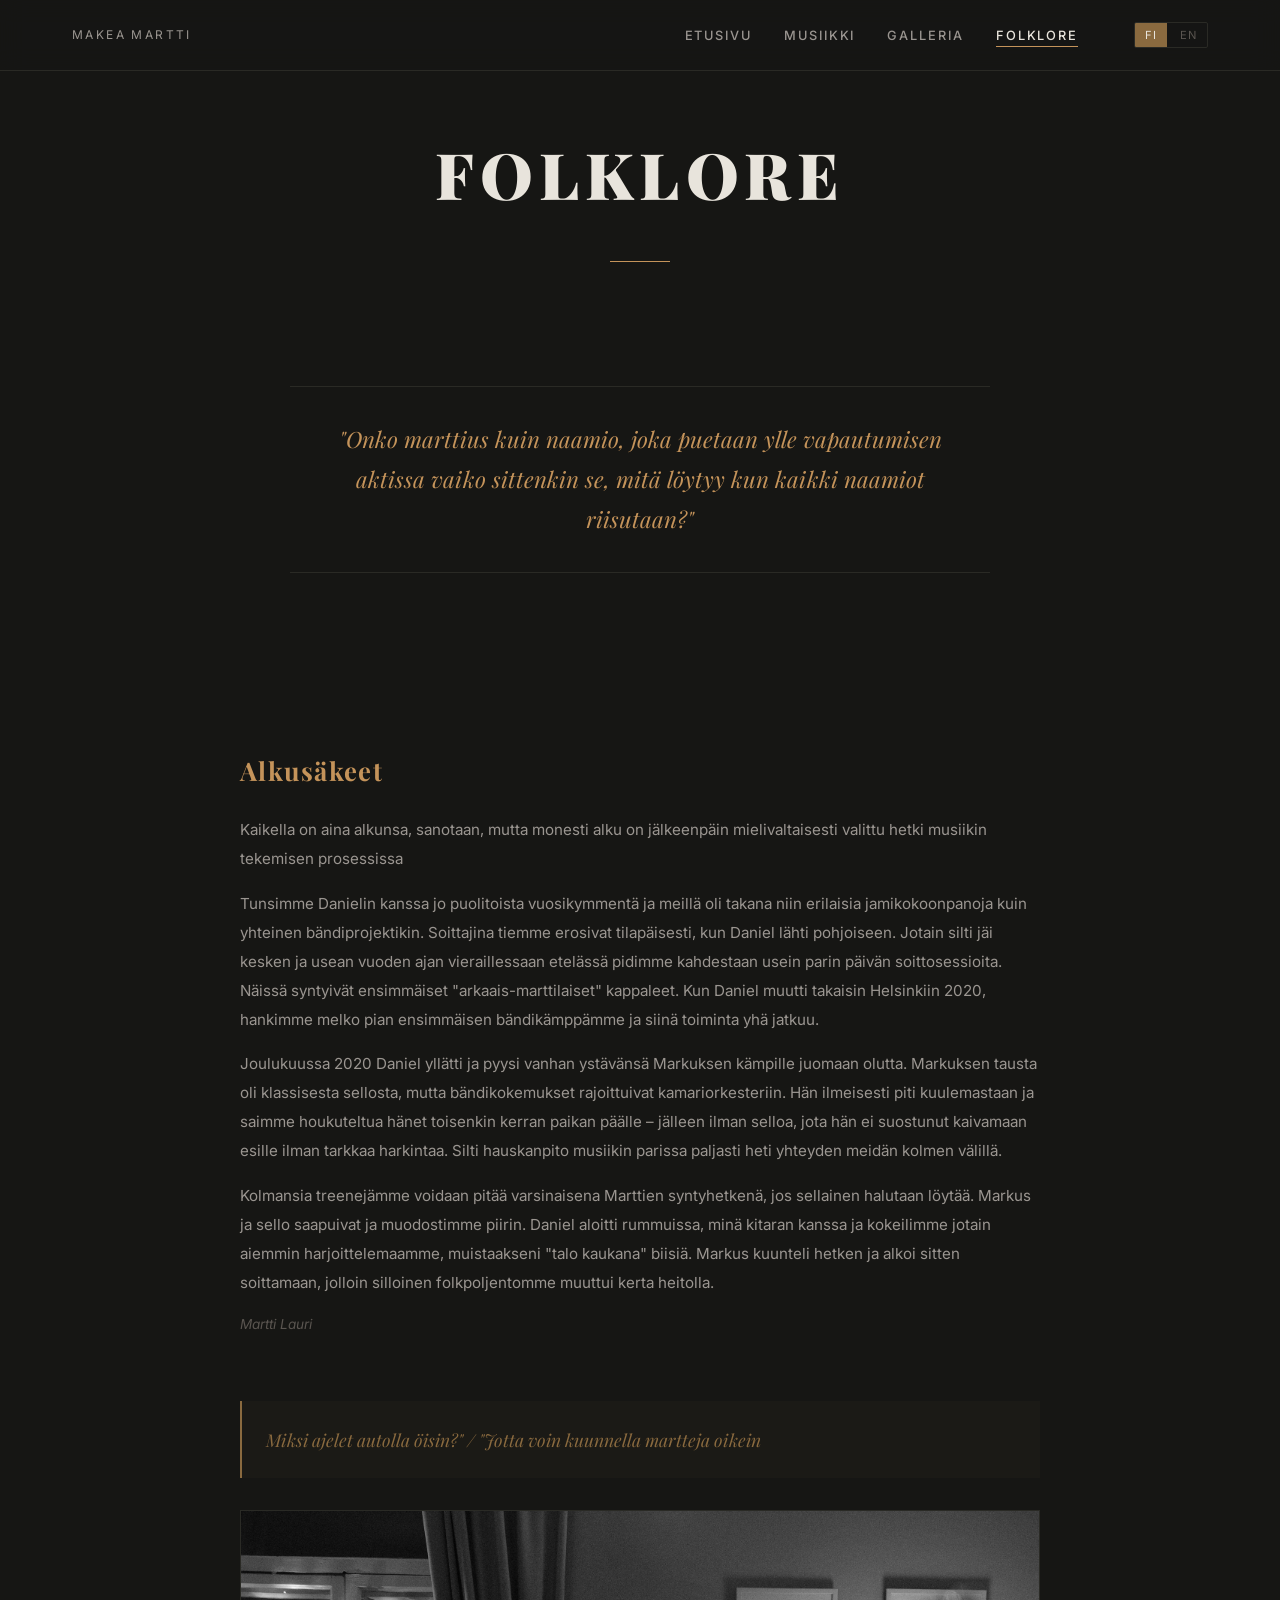
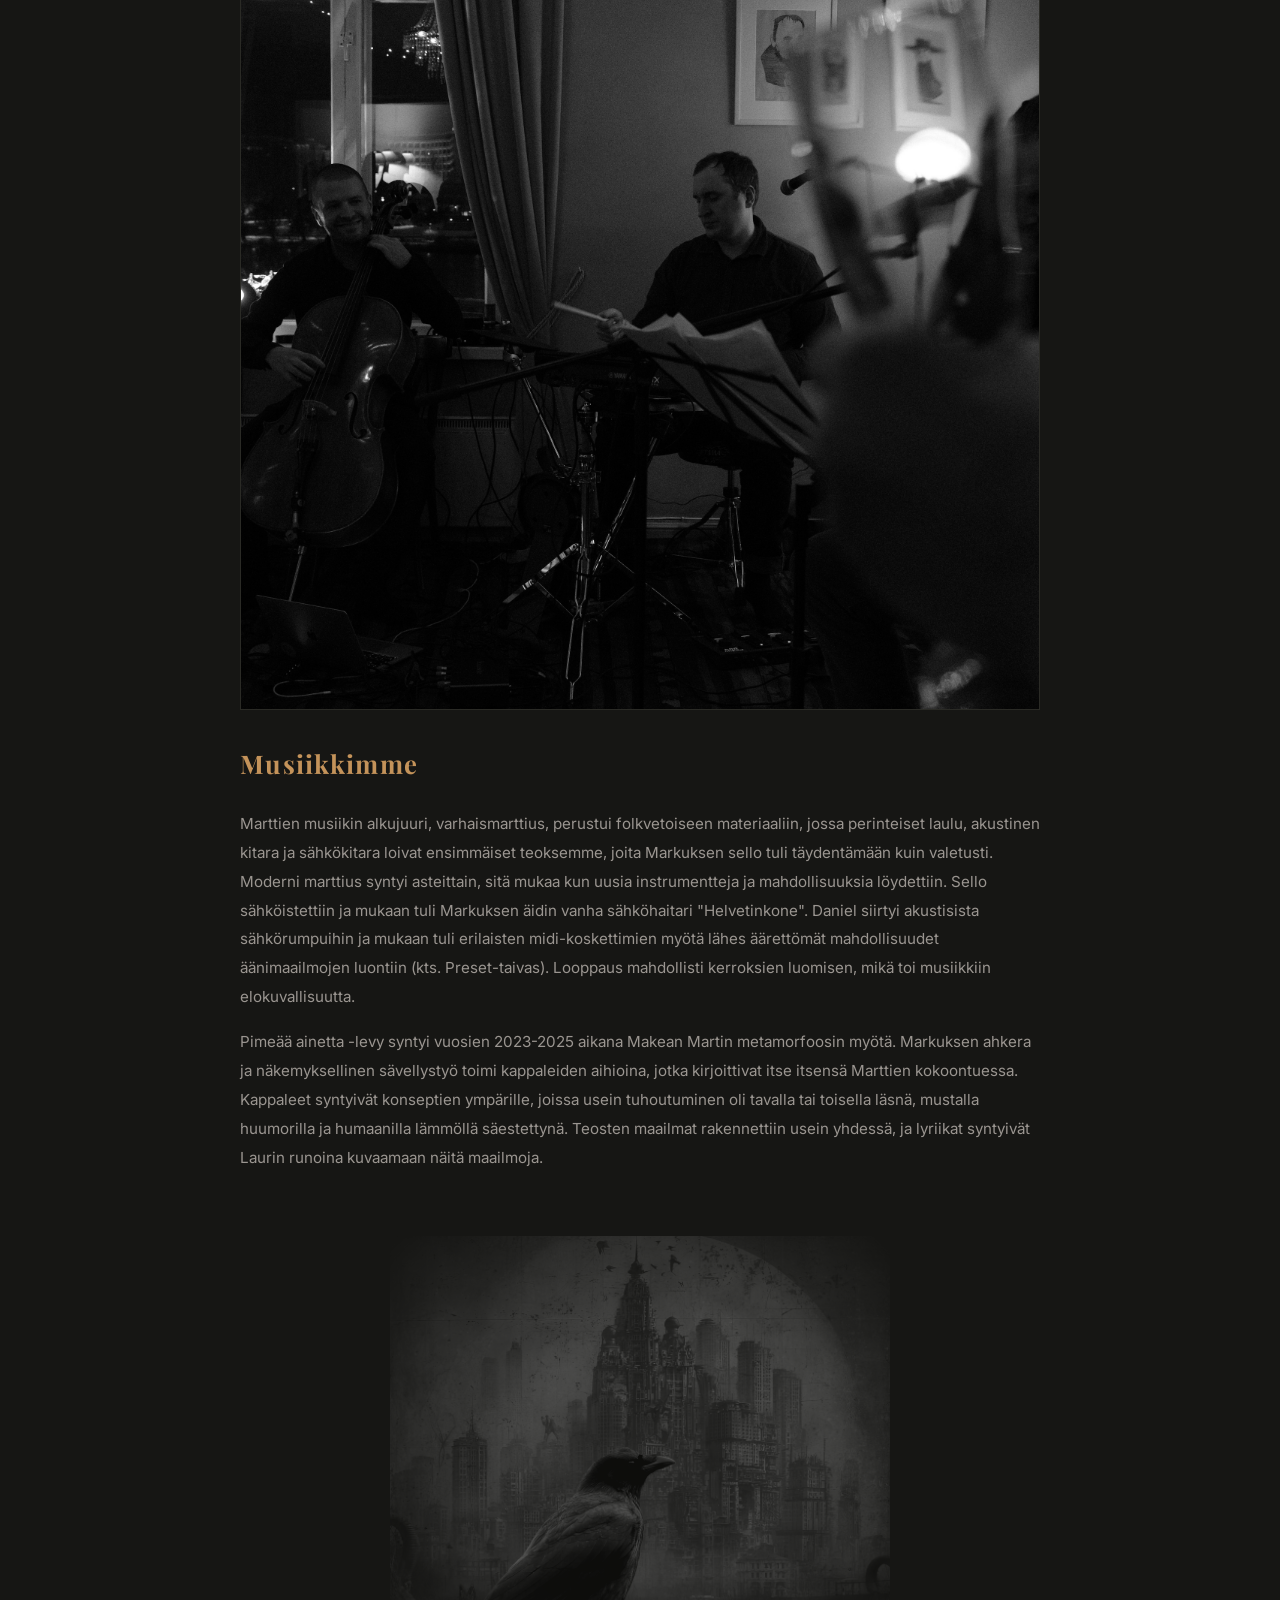
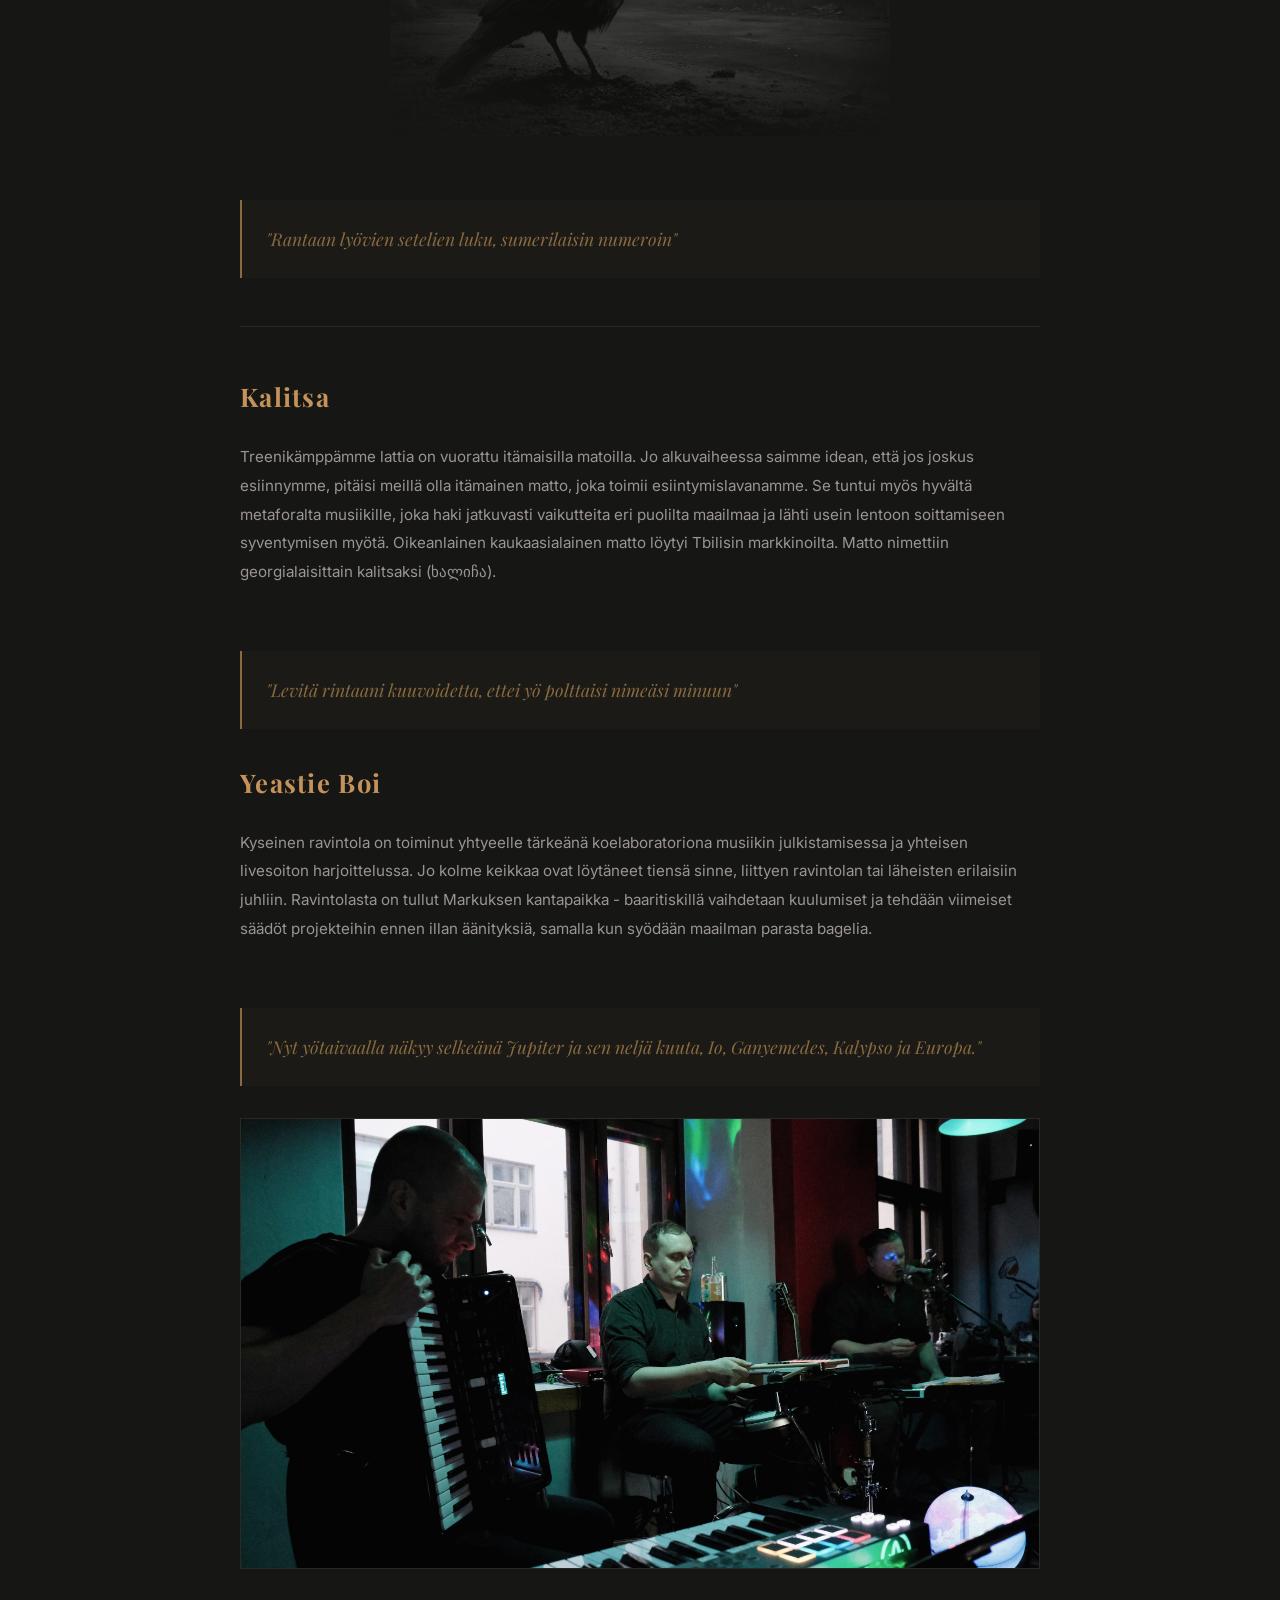
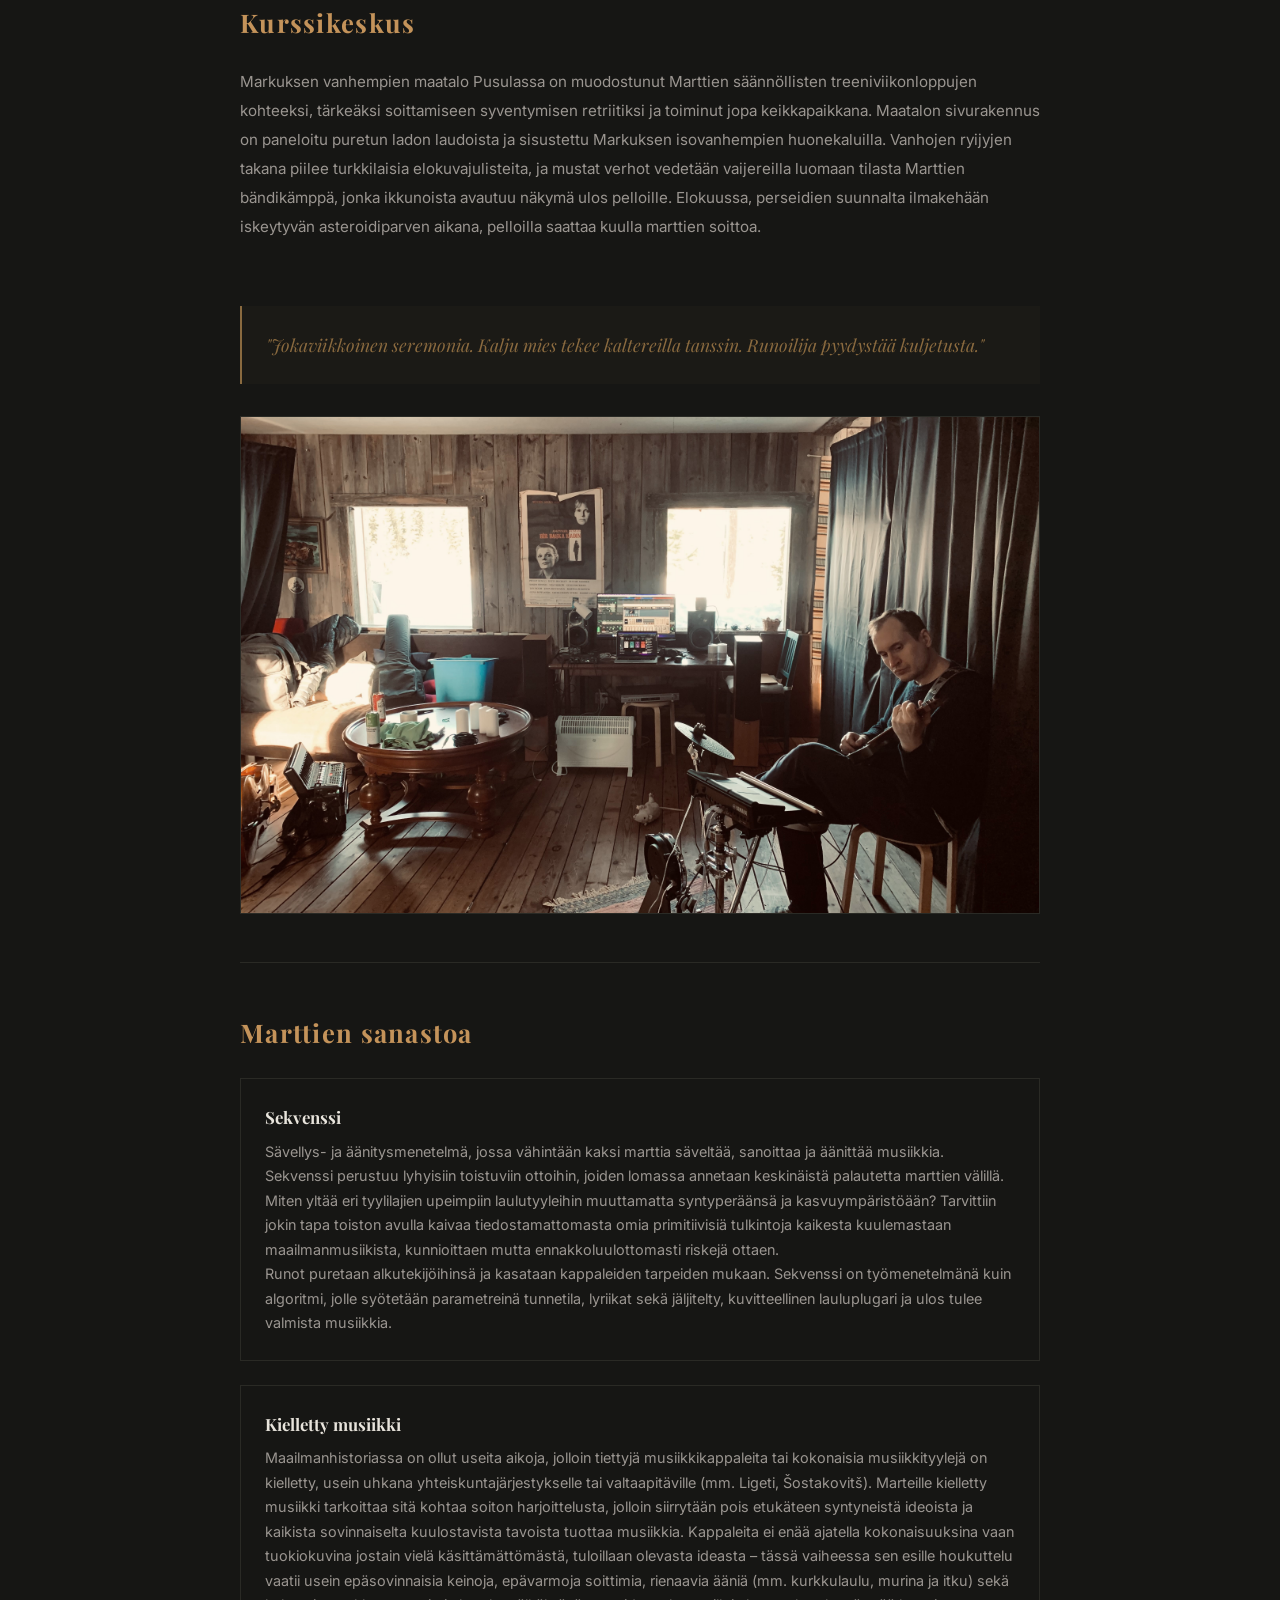
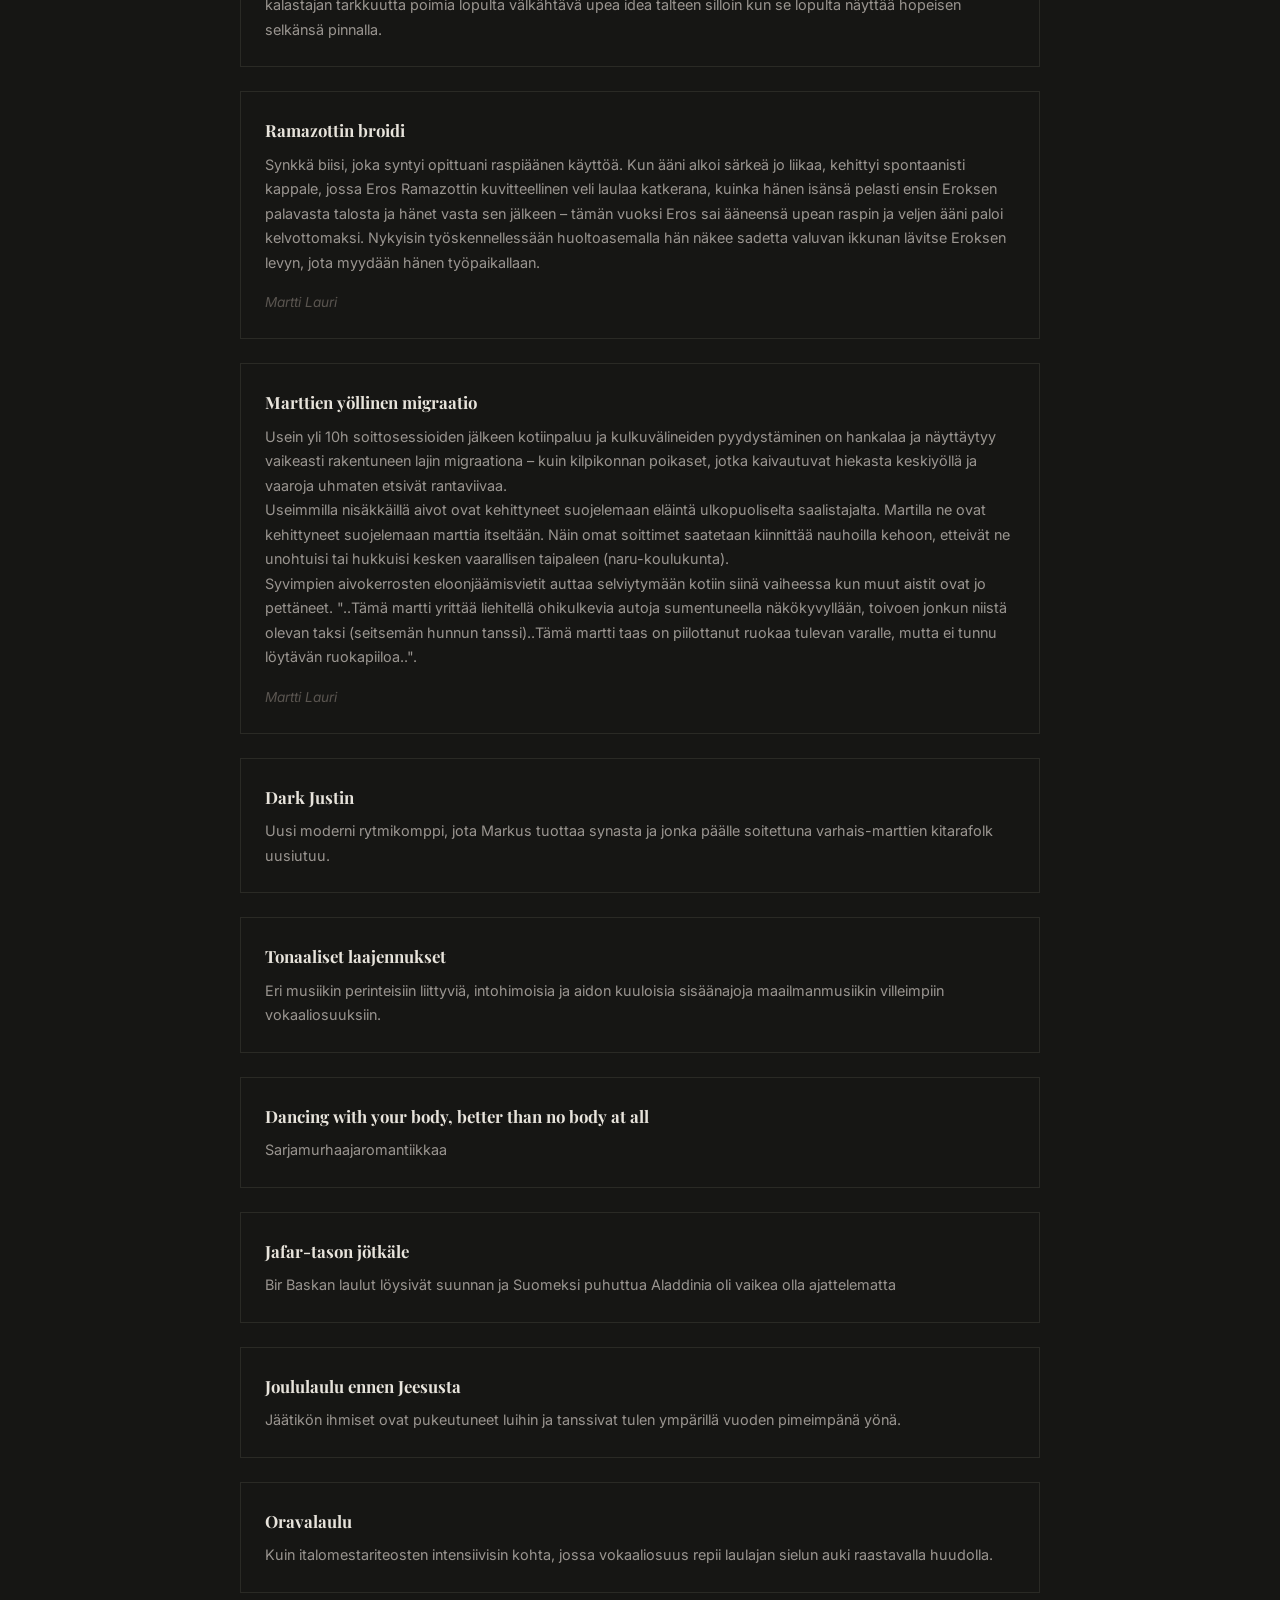
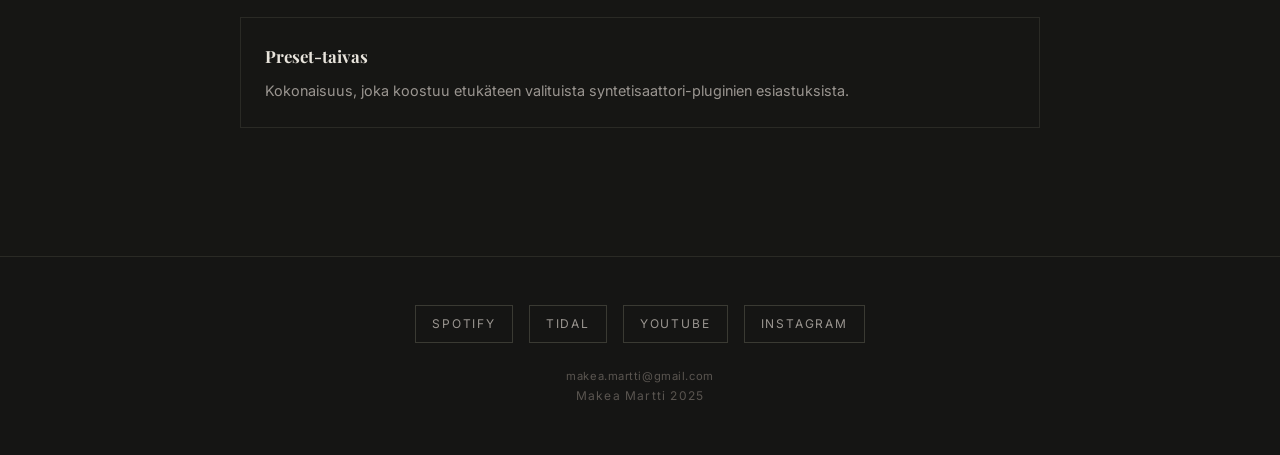
==== commit e6b21c64: "Restore migraatio ext and ext2 paragraphs, only trim ext3+ext4 Co-Authored-By: Claude Opus 4.6 <nore" ====
--- a/folklore.html
+++ b/folklore.html
@@ -141,6 +141,8 @@
           <div class="glossary-item">
             <p class="glossary-term" data-i18n="glossary_migraatio_term">Marttien yöllinen migraatio</p>
             <p class="glossary-def" data-i18n="glossary_migraatio_def">Usein yli 10h soittosessioiden jälkeen kotiinpaluu ja kulkuvälineiden pyydystäminen on hankalaa ja näyttäytyy vaikeasti rakentuneen lajin migraationa – kuin kilpikonnan poikaset, jotka kaivautuvat hiekasta keskiyöllä ja vaaroja uhmaten etsivät rantaviivaa.</p>
+            <p class="glossary-def" data-i18n="glossary_migraatio_ext">Useimmilla nisäkkäillä aivot ovat kehittyneet suojelemaan eläintä ulkopuoliselta saalistajalta. Martilla ne ovat kehittyneet suojelemaan marttia itseltään. Näin omat soittimet saatetaan kiinnittää nauhoilla kehoon, etteivät ne unohtuisi tai hukkuisi kesken vaarallisen taipaleen (naru-koulukunta).</p>
+            <p class="glossary-def" data-i18n="glossary_migraatio_ext2">Syvimpien aivokerrosten eloonjäämisvietit auttaa selviytymään kotiin siinä vaiheessa kun muut aistit ovat jo pettäneet. "..Tämä martti yrittää liehitellä ohikulkevia autoja sumentuneella näkökyvyllään, toivoen jonkun niistä olevan taksi (seitsemän hunnun tanssi)..Tämä martti taas on piilottanut ruokaa tulevan varalle, mutta ei tunnu löytävän ruokapiiloa..".</p>
             <p class="folklore-attribution" data-i18n="glossary_migraatio_attr">Martti Lauri</p>
           </div>
           <div class="glossary-item">
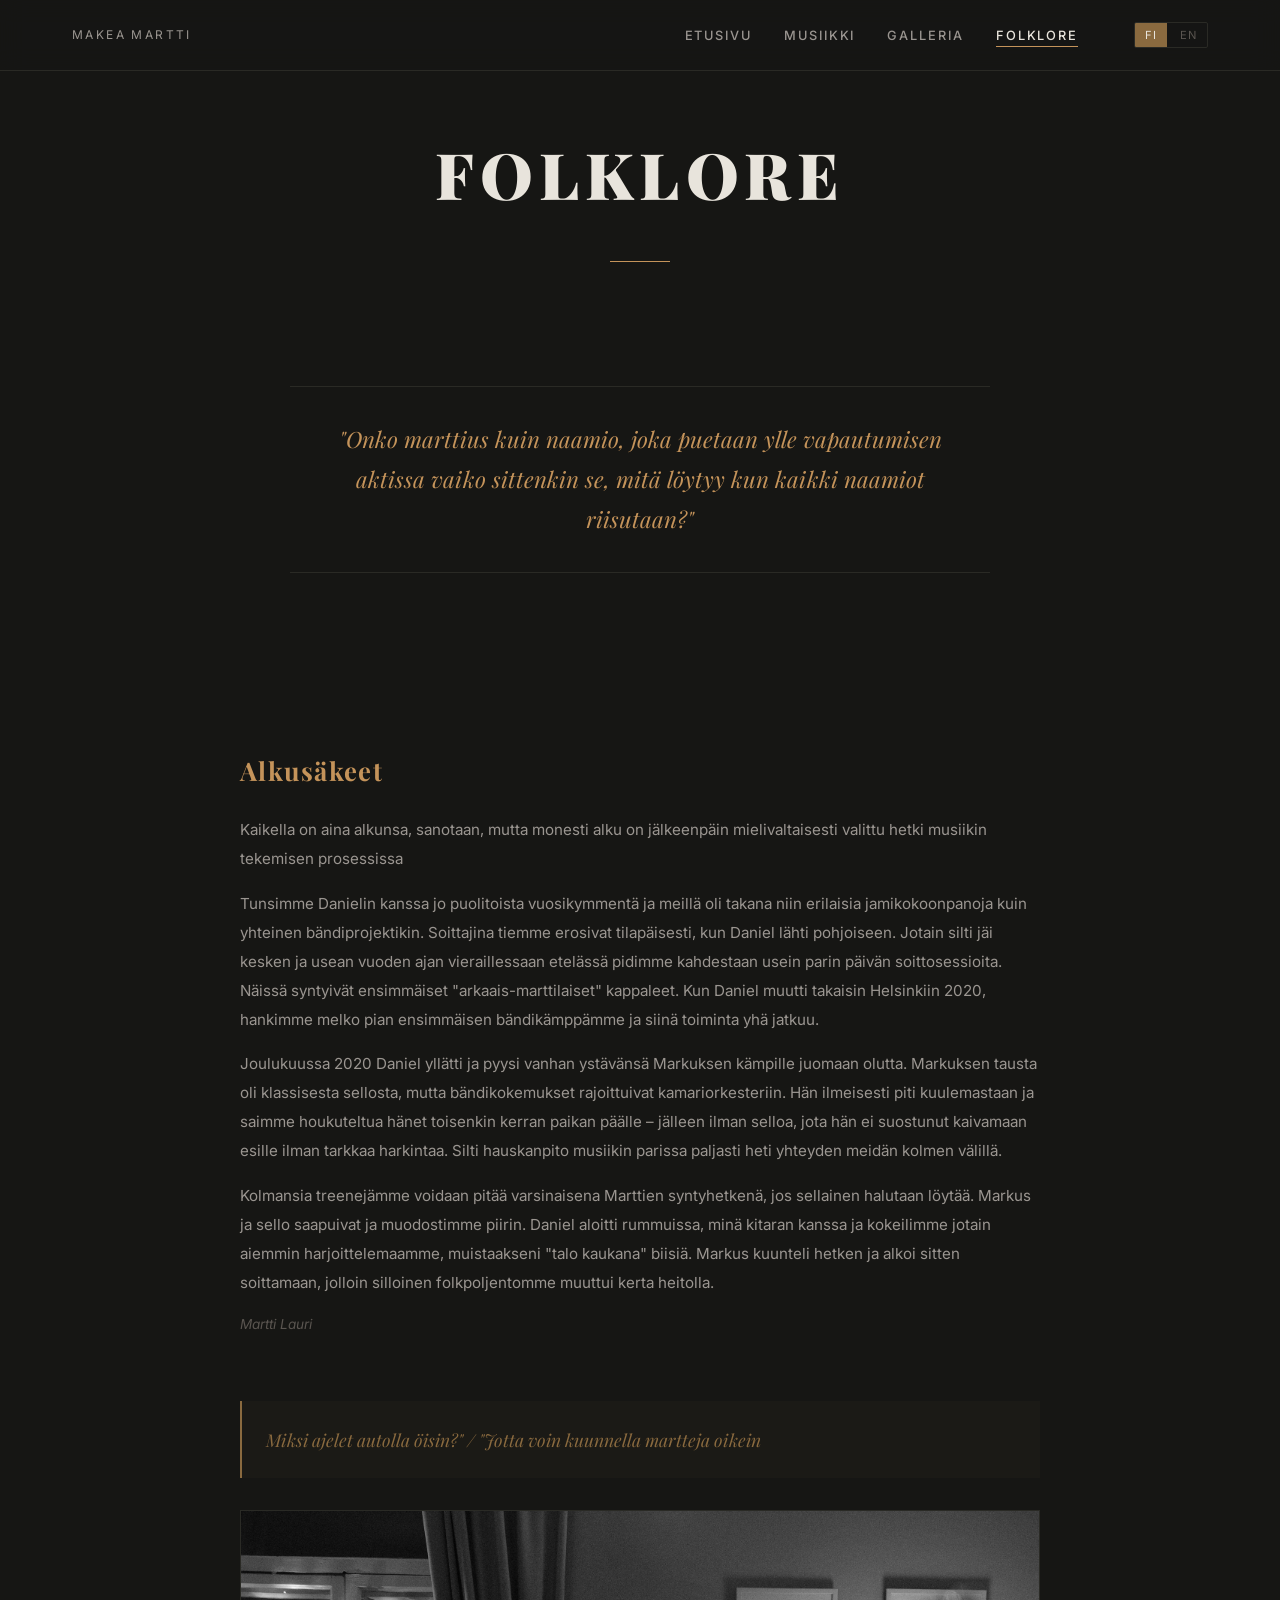
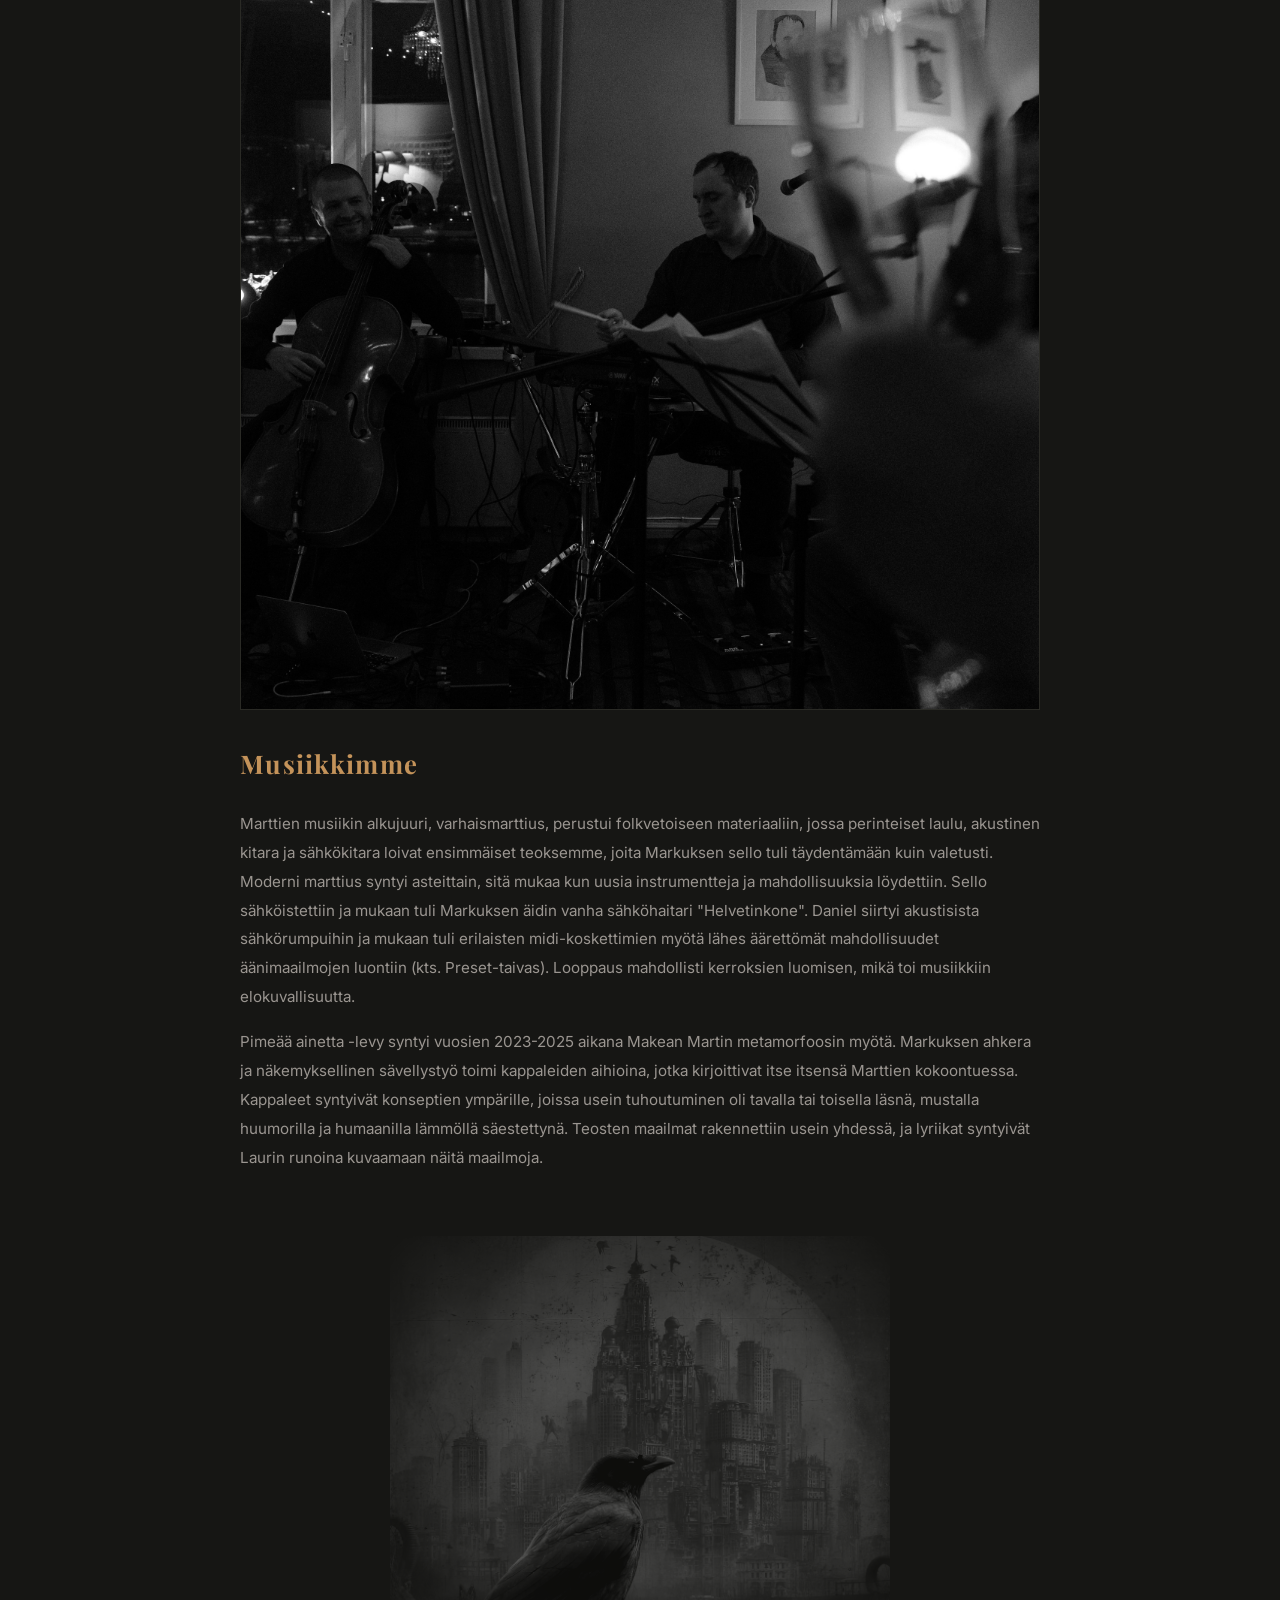
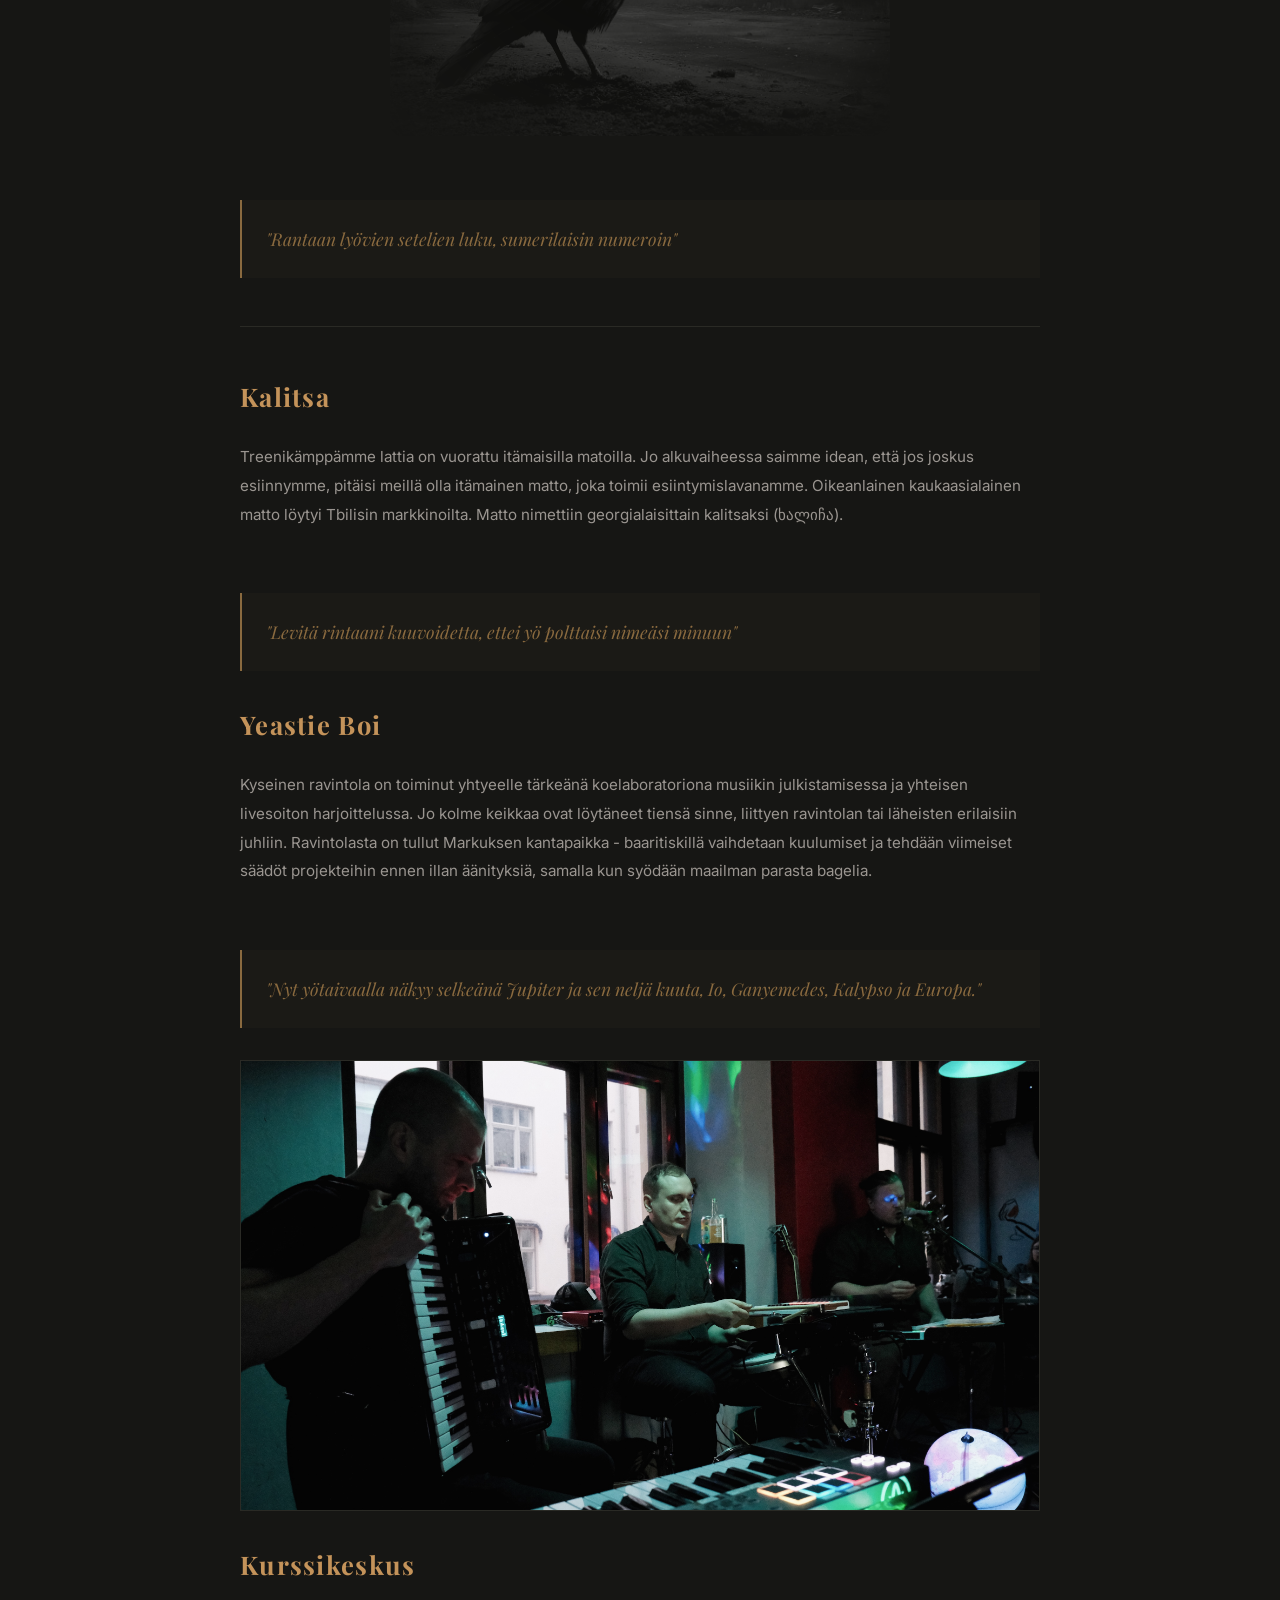
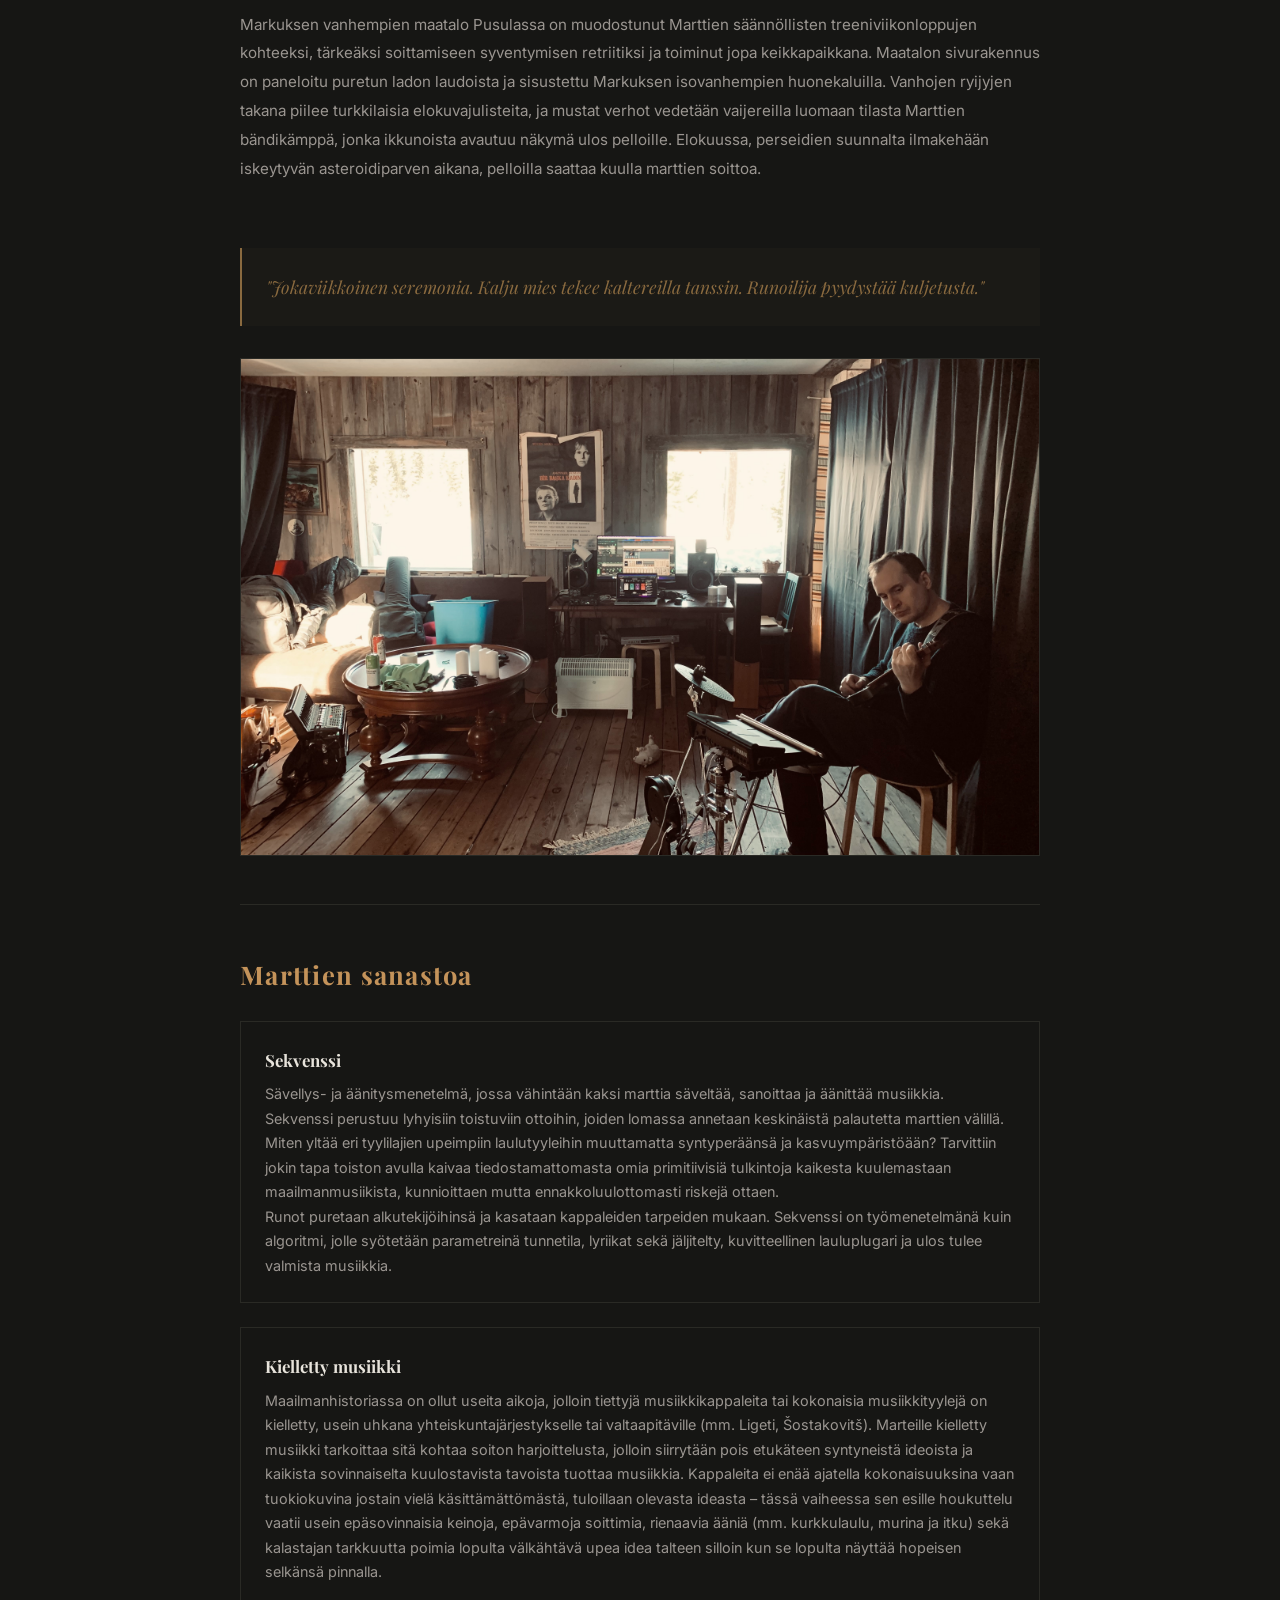
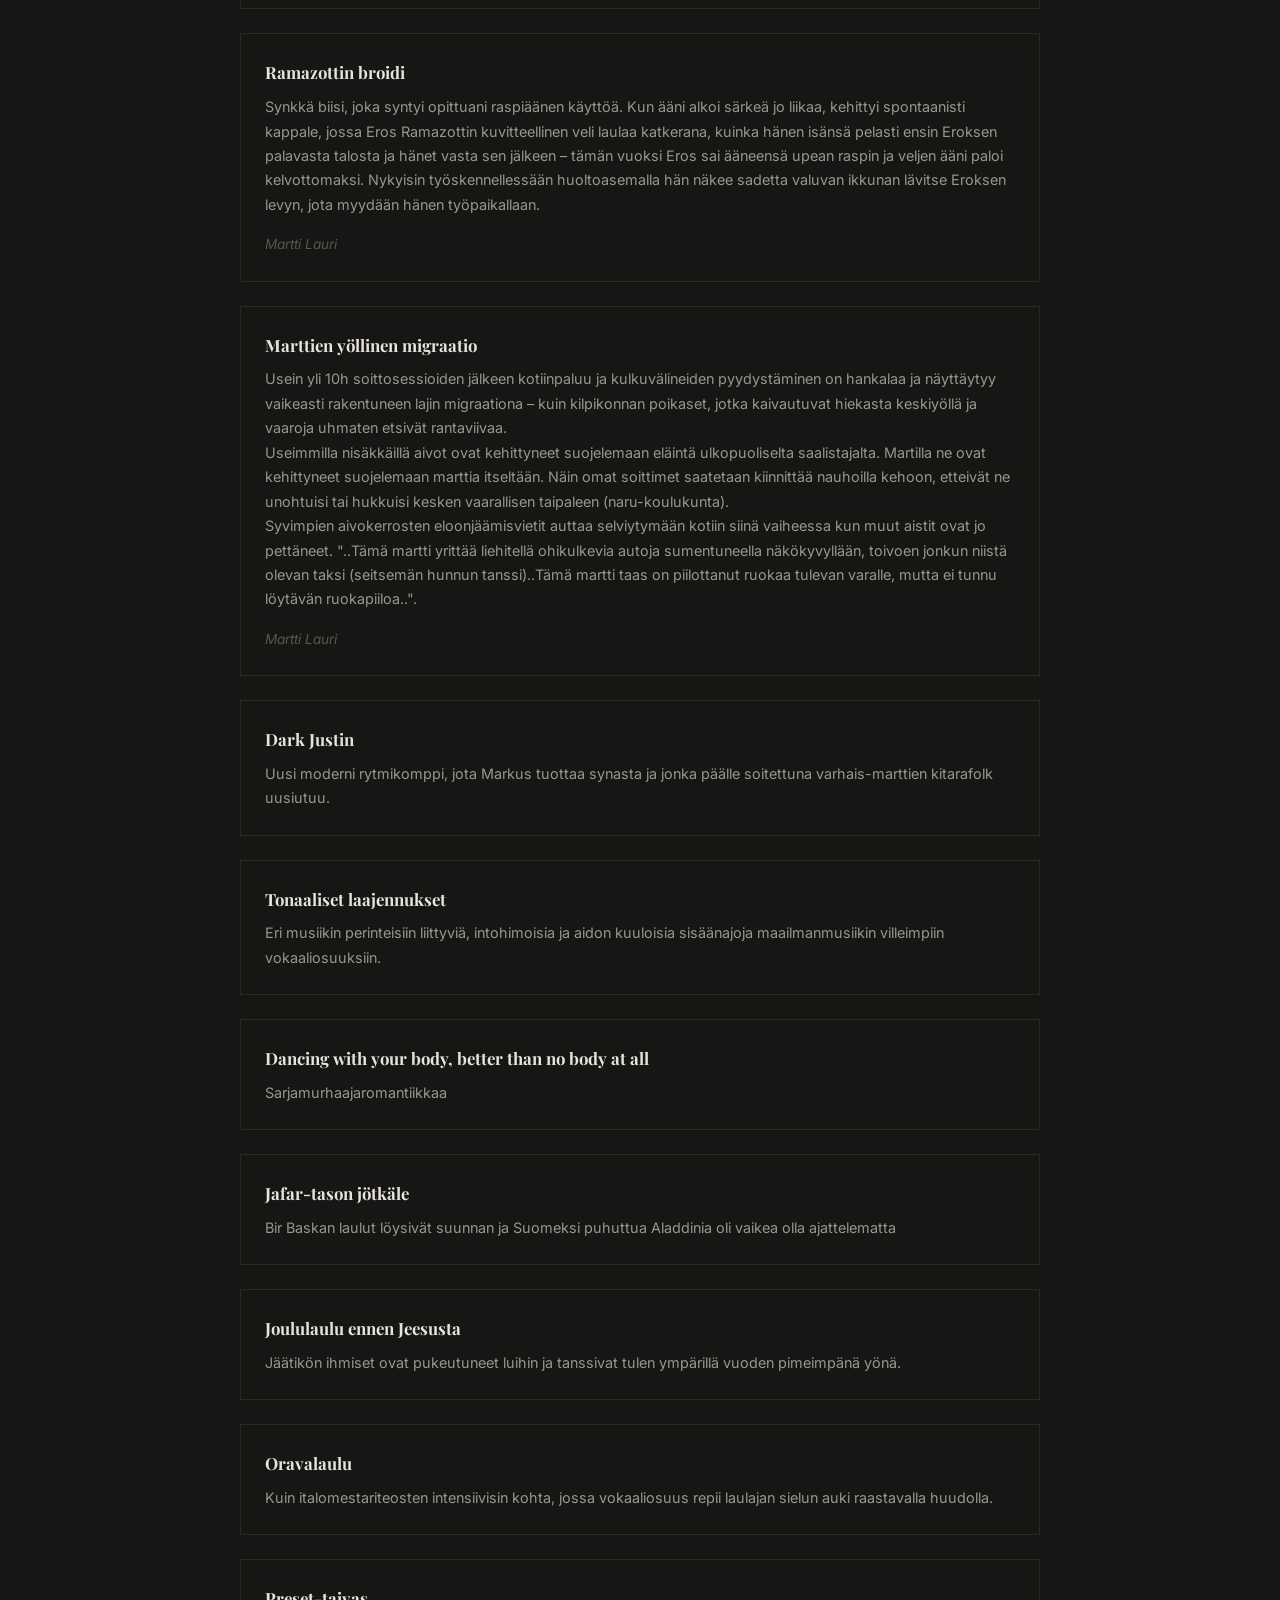
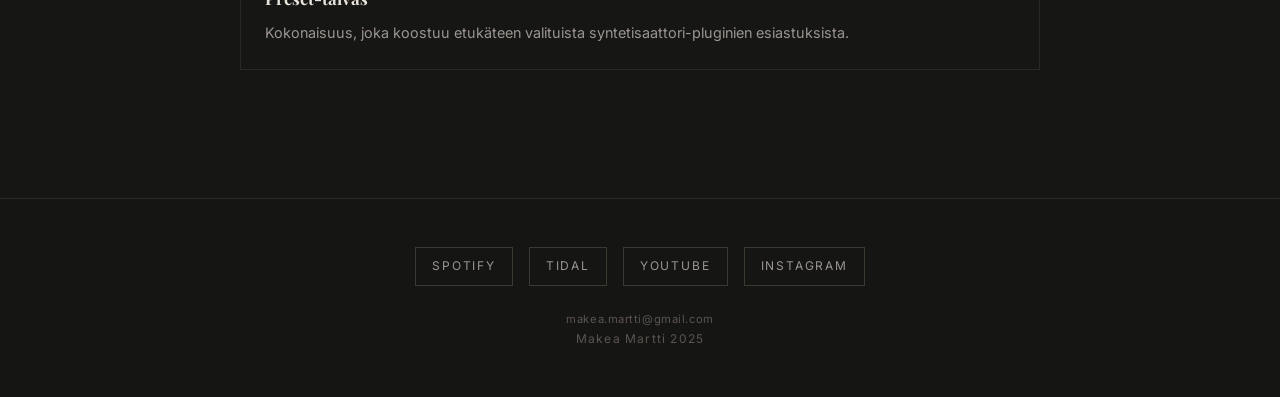
==== commit 931c6663: "Trim self-indulgent metaphor sentence from Kalitsa text (FI & EN) Co-Authored-By: Claude Opus 4.8 <n" ====
--- a/folklore.html
+++ b/folklore.html
@@ -73,7 +73,7 @@
         <h2 class="folklore-section-title" data-i18n="folklore_musiikkimme_title">Musiikkimme</h2>
         <p class="folklore-text" data-i18n="folklore_musiikkimme_p1">Marttien musiikin alkujuuri, varhaismarttius, perustui folkvetoiseen materiaaliin, jossa perinteiset laulu, akustinen kitara ja sähkökitara loivat ensimmäiset teoksemme, joita Markuksen sello tuli täydentämään kuin valetusti. Moderni marttius syntyi asteittain, sitä mukaa kun uusia instrumentteja ja mahdollisuuksia löydettiin. Sello sähköistettiin ja mukaan tuli Markuksen äidin vanha sähköhaitari "Helvetinkone". Daniel siirtyi akustisista sähkörumpuihin ja mukaan tuli erilaisten midi-koskettimien myötä lähes äärettömät mahdollisuudet äänimaailmojen luontiin (kts. Preset-taivas). Looppaus mahdollisti kerroksien luomisen, mikä toi musiikkiin elokuvallisuutta.</p>
         <p class="folklore-text" data-i18n="folklore_musiikkimme_p2">Pimeää ainetta -levy syntyi vuosien 2023-2025 aikana Makean Martin metamorfoosin myötä. Markuksen ahkera ja näkemyksellinen sävellystyö toimi kappaleiden aihioina, jotka kirjoittivat itse itsensä Marttien kokoontuessa. Kappaleet syntyivät konseptien ympärille, joissa usein tuhoutuminen oli tavalla tai toisella läsnä, mustalla huumorilla ja humaanilla lämmöllä säestettynä. Teosten maailmat rakennettiin usein yhdessä, ja lyriikat syntyivät Laurin runoina kuvaamaan näitä maailmoja.</p>
-        <div class="crow-decoration">
+        <div class="crow-decoration" id="crowTrigger">
           <img src="assets/varis.png" alt="Varis">
         </div>
       </div>
@@ -85,7 +85,7 @@
       <!-- Kalitsa -->
       <div class="folklore-section reveal">
         <h2 class="folklore-section-title" data-i18n="folklore_kalitsa_title">Kalitsa</h2>
-        <p class="folklore-text" data-i18n="folklore_kalitsa_p1">Treenikämppämme lattia on vuorattu itämaisilla matoilla. Jo alkuvaiheessa saimme idean, että jos joskus esiinnymme, pitäisi meillä olla itämainen matto, joka toimii esiintymislavanamme. Se tuntui myös hyvältä metaforalta musiikille, joka haki jatkuvasti vaikutteita eri puolilta maailmaa ja lähti usein lentoon soittamiseen syventymisen myötä. Oikeanlainen kaukaasialainen matto löytyi Tbilisin markkinoilta. Matto nimettiin georgialaisittain kalitsaksi (ხალიჩა).</p>
+        <p class="folklore-text" data-i18n="folklore_kalitsa_p1">Treenikämppämme lattia on vuorattu itämaisilla matoilla. Jo alkuvaiheessa saimme idean, että jos joskus esiinnymme, pitäisi meillä olla itämainen matto, joka toimii esiintymislavanamme. Oikeanlainen kaukaasialainen matto löytyi Tbilisin markkinoilta. Matto nimettiin georgialaisittain kalitsaksi (ხალიჩა).</p>
       </div>
 
       <div class="folklore-side-quote reveal" data-i18n="folklore_kalitsa_quote">"Levitä rintaani kuuvoidetta, ettei yö polttaisi nimeäsi minuun"</div>
@@ -191,6 +191,37 @@
     <p class="footer-copy" data-i18n="footer_copy">Makea Martti 2025</p>
   </footer>
 
+  <!-- Crow audio modal -->
+  <div class="crow-modal-overlay" id="crowModal">
+    <div class="crow-modal">
+      <button class="crow-modal-close" id="crowModalClose" aria-label="Sulje">✕</button>
+      <p class="crow-modal-series" data-i18n="crow_modal_series">Viikon luontoääni · Yle Areena</p>
+      <h2 class="crow-modal-title">Varis</h2>
+      <a class="crow-modal-link" href="https://areena.yle.fi/1-50449767" target="_blank" rel="noopener" data-i18n="crow_modal_link">▶&nbsp; Kuuntele Yle Areenassa</a>
+      <p class="crow-modal-credit" data-i18n="crow_modal_credit">Äänite: Juha Laaksonen (2020) · © Yle</p>
+    </div>
+  </div>
+
   <script src="js/i18n.js"></script>
+  <script>
+    (function () {
+      var trigger = document.getElementById('crowTrigger');
+      var modal = document.getElementById('crowModal');
+      var closeBtn = document.getElementById('crowModalClose');
+
+      trigger.addEventListener('click', function () {
+        modal.classList.add('open');
+      });
+      closeBtn.addEventListener('click', function () {
+        modal.classList.remove('open');
+      });
+      modal.addEventListener('click', function (e) {
+        if (e.target === modal) modal.classList.remove('open');
+      });
+      document.addEventListener('keydown', function (e) {
+        if (e.key === 'Escape') modal.classList.remove('open');
+      });
+    })();
+  </script>
 </body>
 </html>
--- a/css/style.css
+++ b/css/style.css
@@ -844,11 +844,96 @@
   margin: 4rem auto;
   opacity: 0.4;
   filter: grayscale(100%) contrast(1.2);
+  cursor: pointer;
+  transition: opacity 0.4s;
+}
+
+.crow-decoration:hover {
+  opacity: 0.65;
 }
 
 .crow-decoration img {
   mask-image: radial-gradient(ellipse 70% 70% at center, black 40%, transparent 100%);
   -webkit-mask-image: radial-gradient(ellipse 70% 70% at center, black 40%, transparent 100%);
+}
+
+/* --- Crow audio modal --- */
+.crow-modal-overlay {
+  display: none;
+  position: fixed;
+  inset: 0;
+  background: rgba(10, 10, 8, 0.88);
+  z-index: 1000;
+  align-items: center;
+  justify-content: center;
+}
+
+.crow-modal-overlay.open {
+  display: flex;
+}
+
+.crow-modal {
+  background: var(--bg-card);
+  border: 1px solid var(--border-light);
+  padding: 2.5rem 2.5rem 2rem;
+  max-width: 400px;
+  width: 90%;
+  text-align: center;
+  position: relative;
+}
+
+.crow-modal-close {
+  position: absolute;
+  top: 0.9rem;
+  right: 1.1rem;
+  background: none;
+  border: none;
+  color: var(--text-muted);
+  font-size: 1.2rem;
+  cursor: pointer;
+  line-height: 1;
+  transition: color 0.2s;
+}
+
+.crow-modal-close:hover {
+  color: var(--text-primary);
+}
+
+.crow-modal-series {
+  font-size: 0.72rem;
+  text-transform: uppercase;
+  letter-spacing: 0.18em;
+  color: var(--text-muted);
+  margin-bottom: 0.6rem;
+}
+
+.crow-modal-title {
+  font-family: var(--font-display);
+  font-size: 2rem;
+  color: var(--text-primary);
+  margin-bottom: 1.6rem;
+}
+
+.crow-modal-link {
+  display: inline-block;
+  margin-bottom: 1.6rem;
+  padding: 0.65rem 1.4rem;
+  border: 1px solid var(--accent-dim);
+  color: var(--accent);
+  font-size: 0.85rem;
+  letter-spacing: 0.06em;
+  transition: background 0.2s, color 0.2s;
+}
+
+.crow-modal-link:hover {
+  background: var(--accent-dim);
+  color: var(--text-primary);
+}
+
+.crow-modal-credit {
+  font-size: 0.7rem;
+  color: var(--text-muted);
+  line-height: 1.6;
 }
 
 /* --- Scroll reveal animations --- */
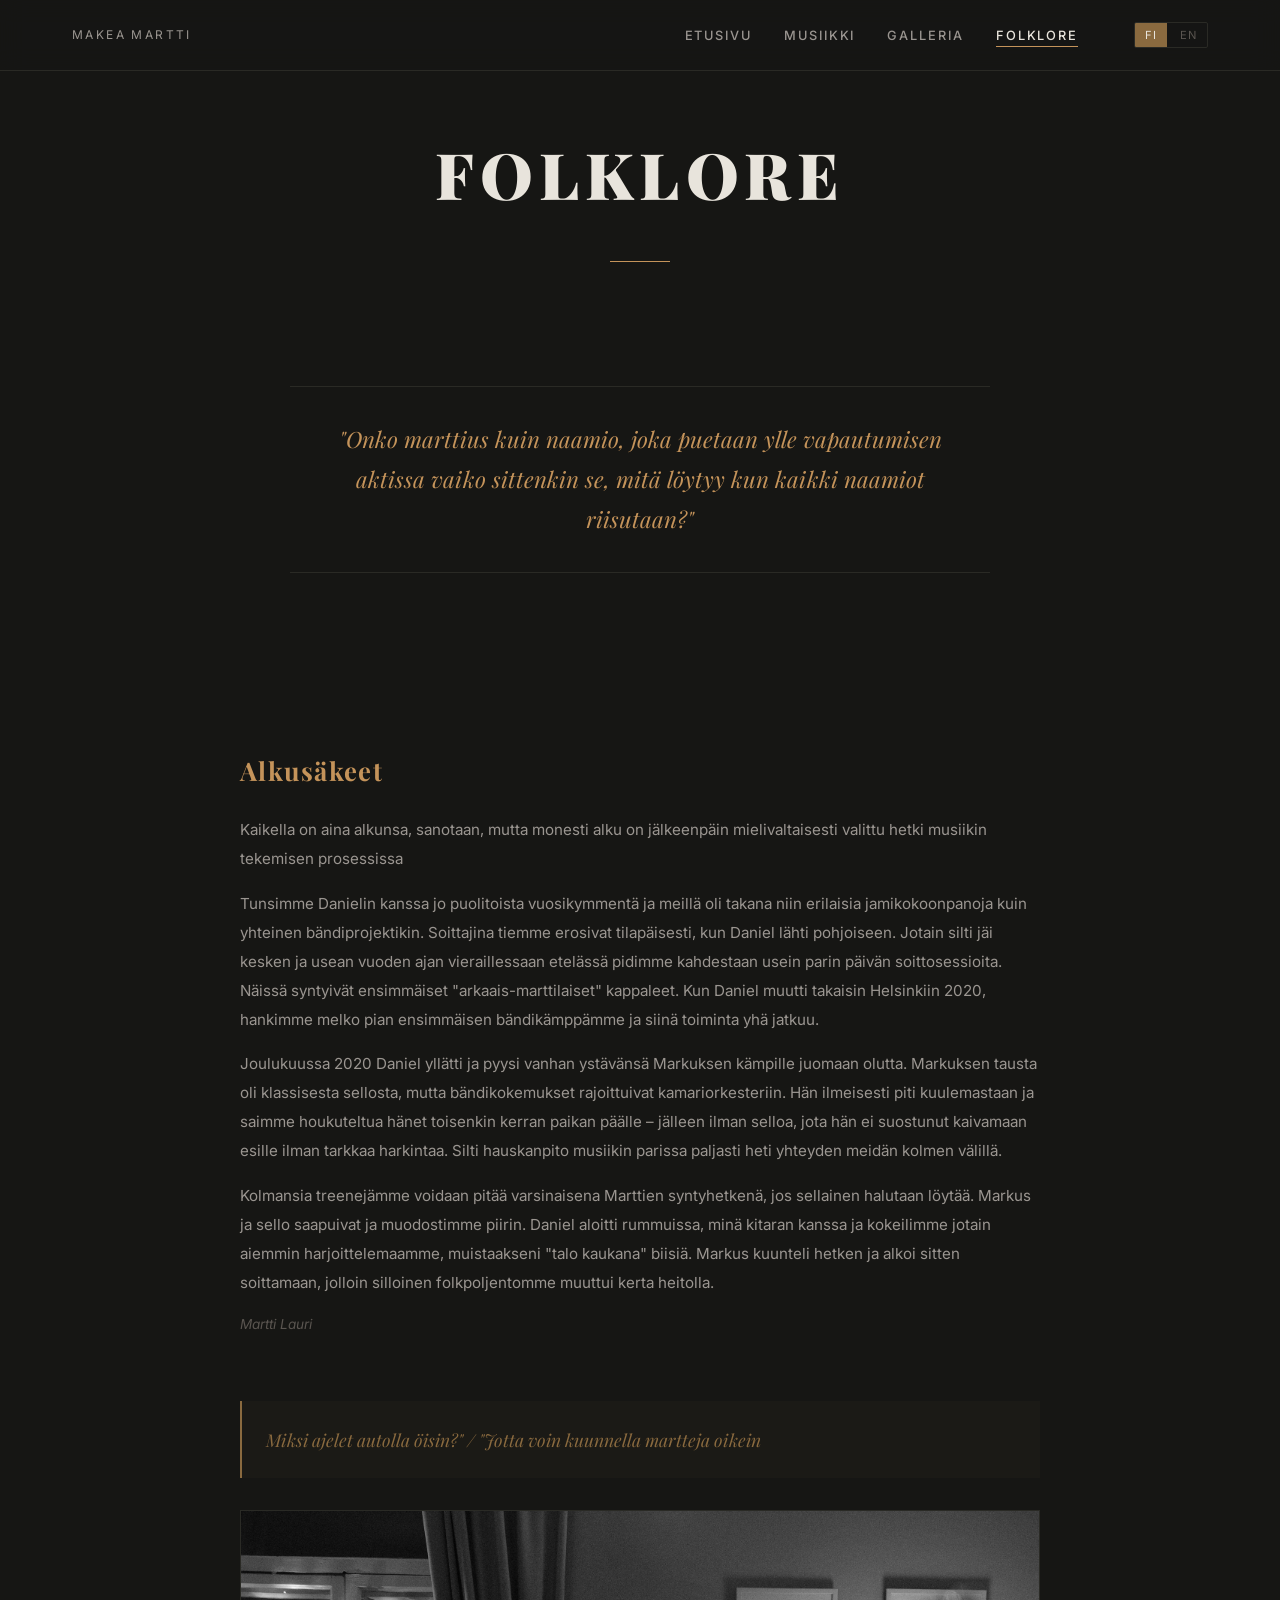
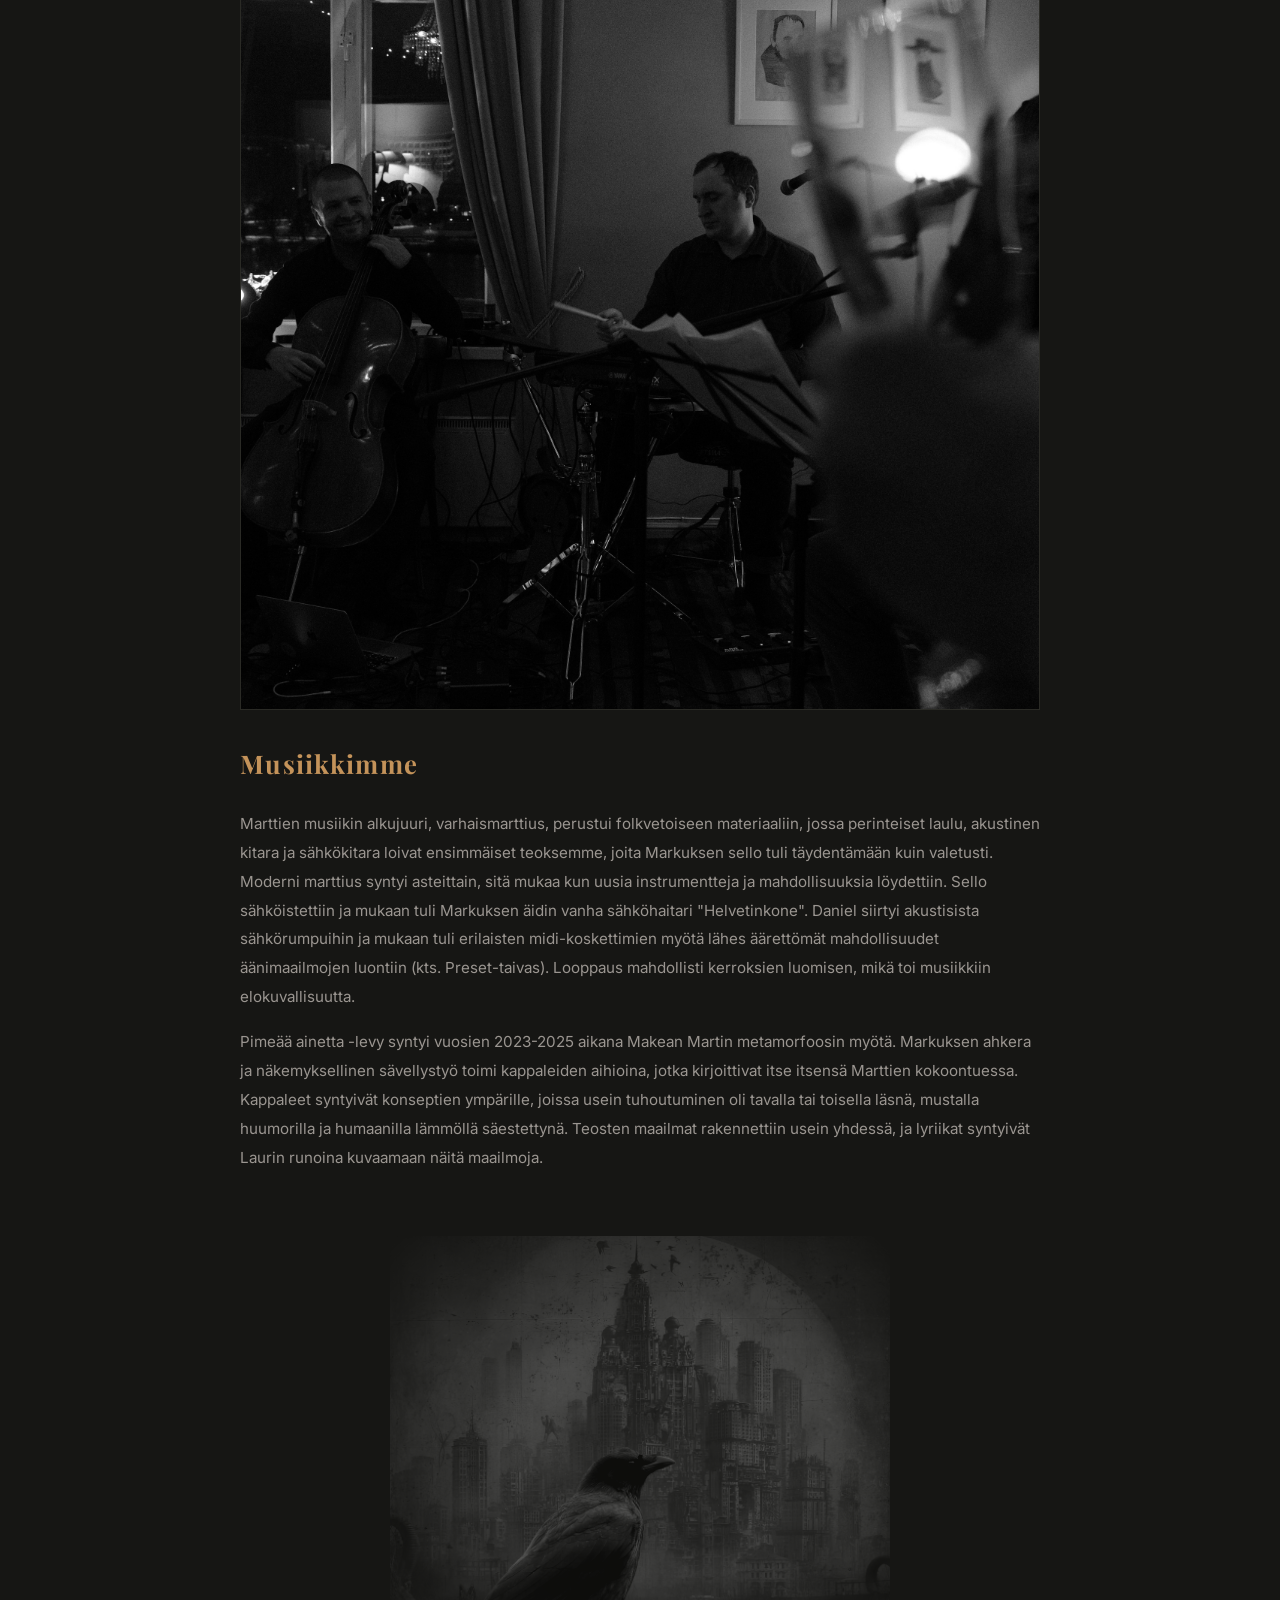
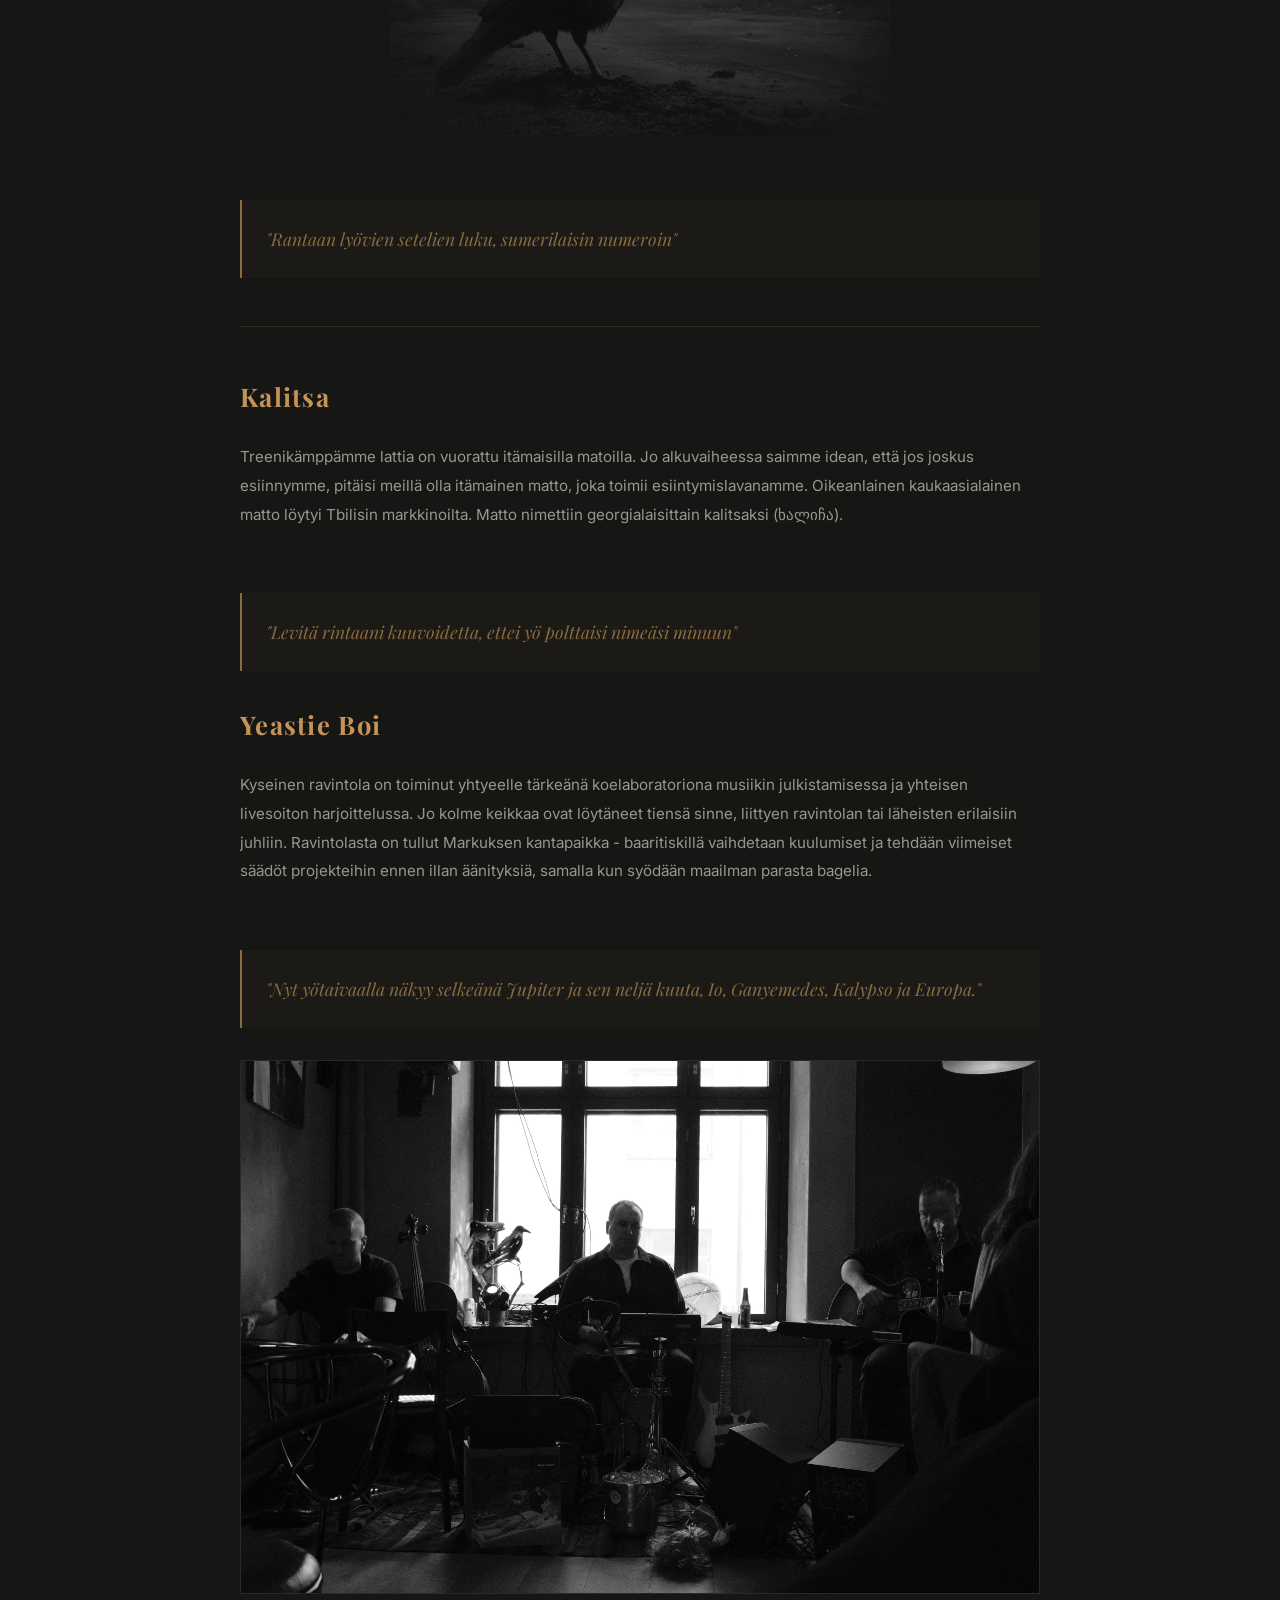
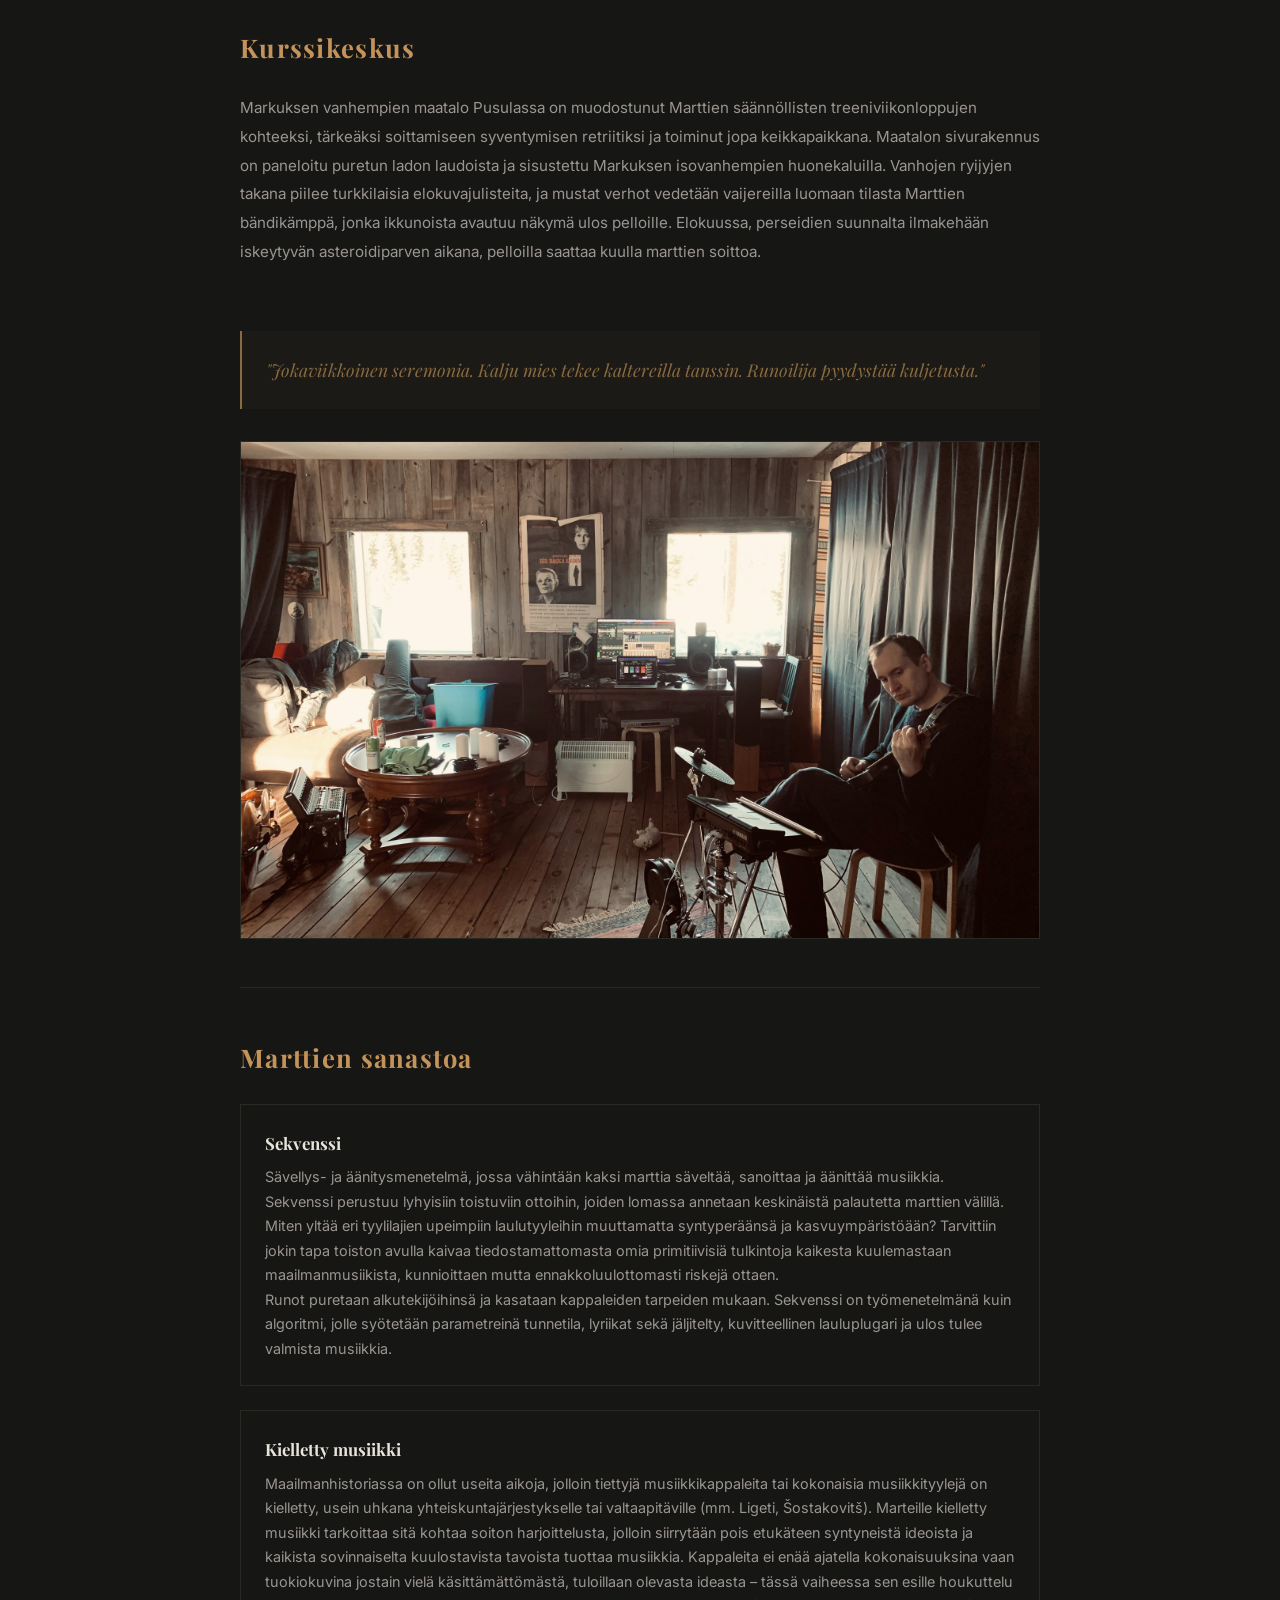
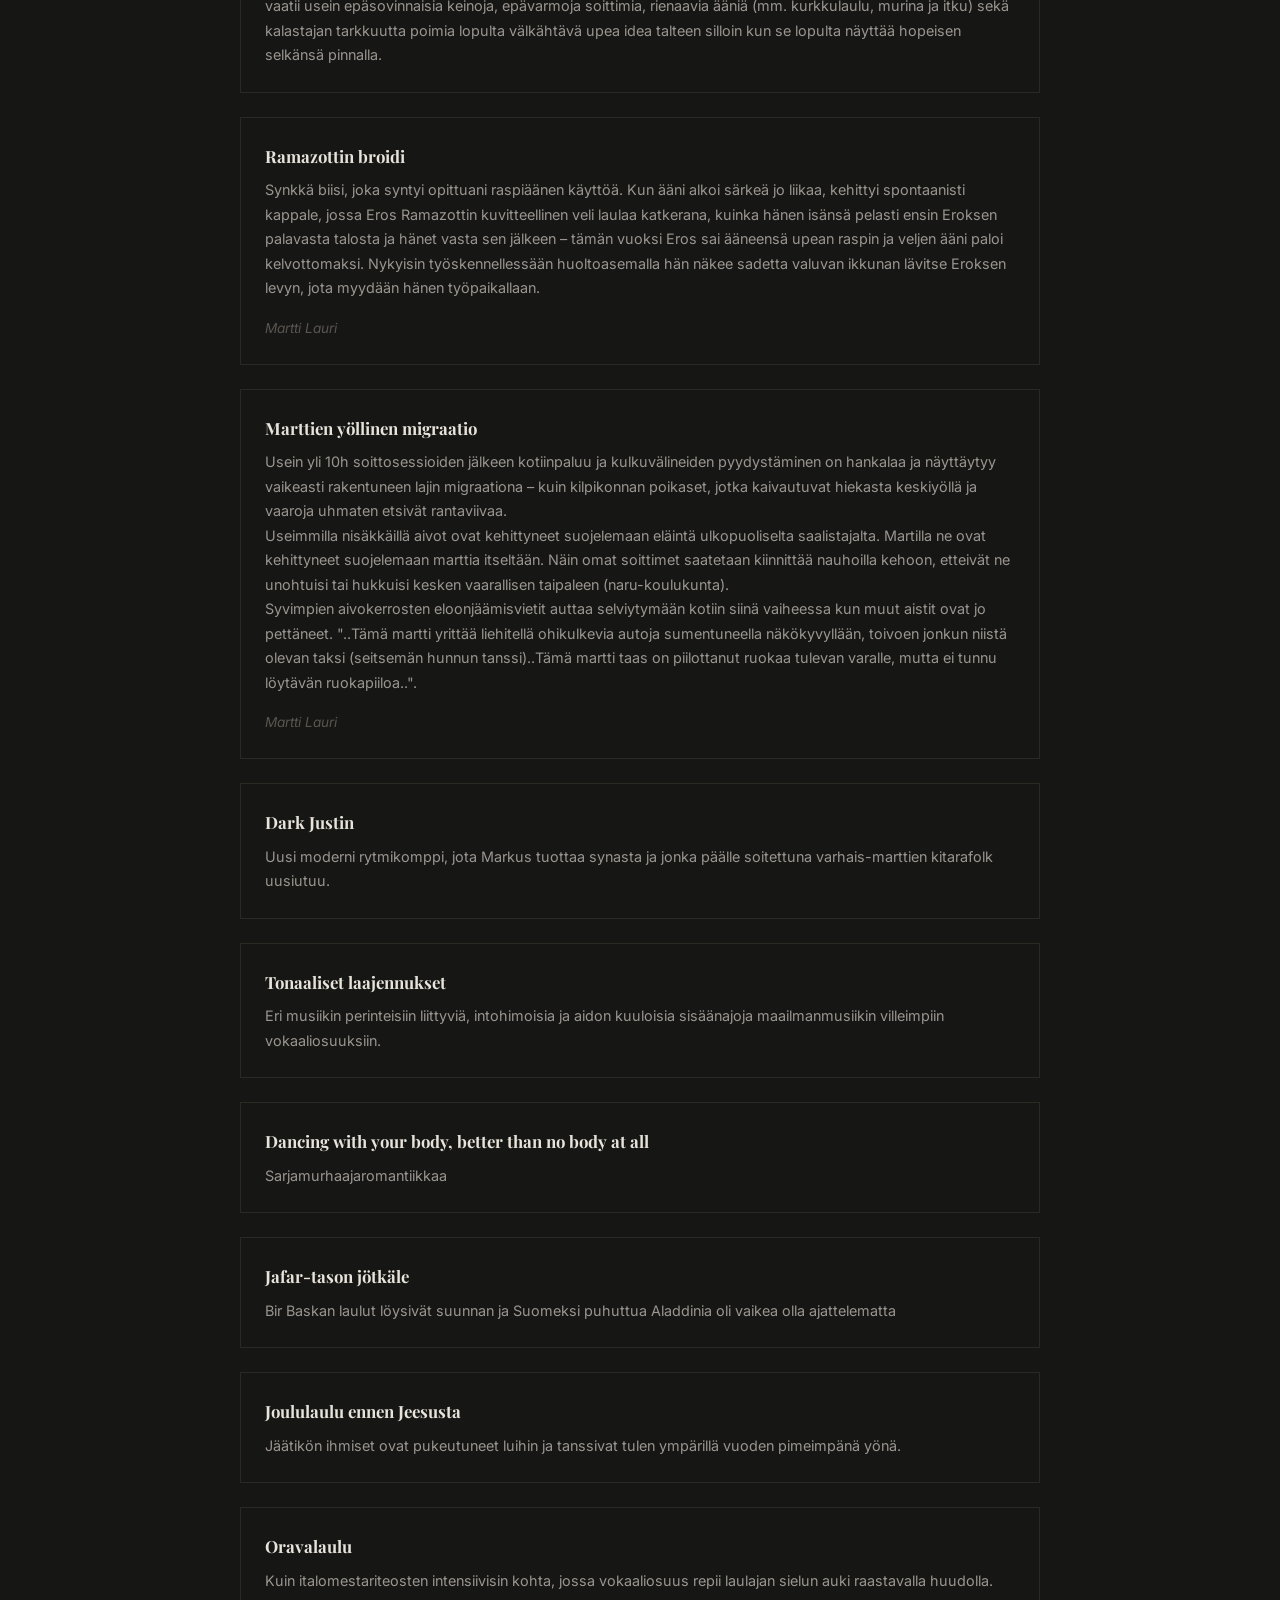
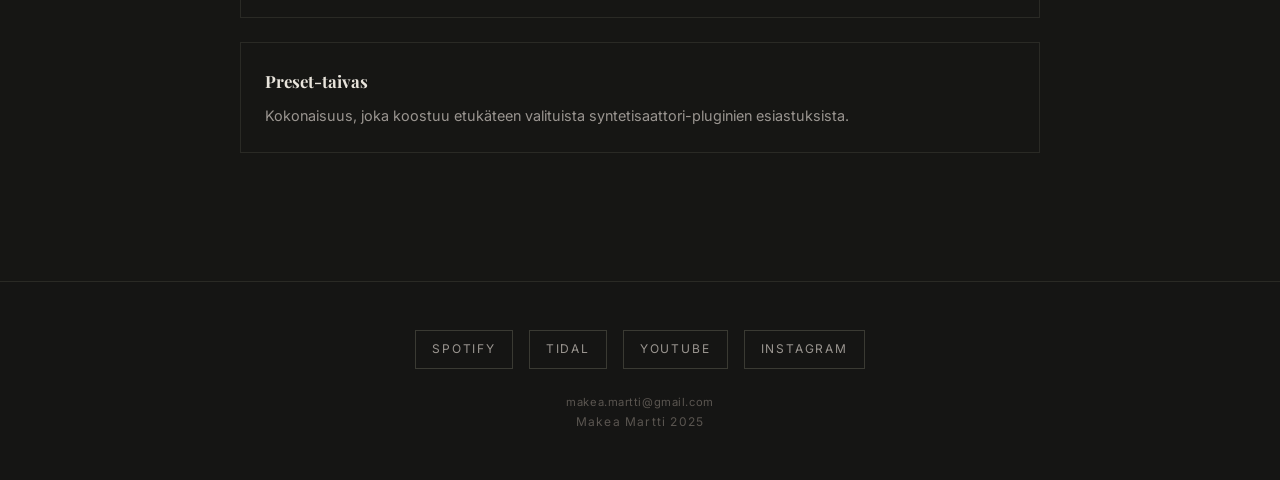
==== commit 8c93ccba: "Swap Yeastie Boi image break to bändi1 photo Co-Authored-By: Claude Opus 4.8 <noreply@anthropic.com>" ====
--- a/folklore.html
+++ b/folklore.html
@@ -100,7 +100,7 @@
 
       <!-- Image break -->
       <div class="folklore-image reveal">
-        <img src="assets/gallery/keikka4.jpg" alt="Makea Martti live" loading="lazy">
+        <img src="assets/gallery/bändi1.jpeg" alt="Makea Martti" loading="lazy">
       </div>
 
       <!-- Kurssikeskus -->
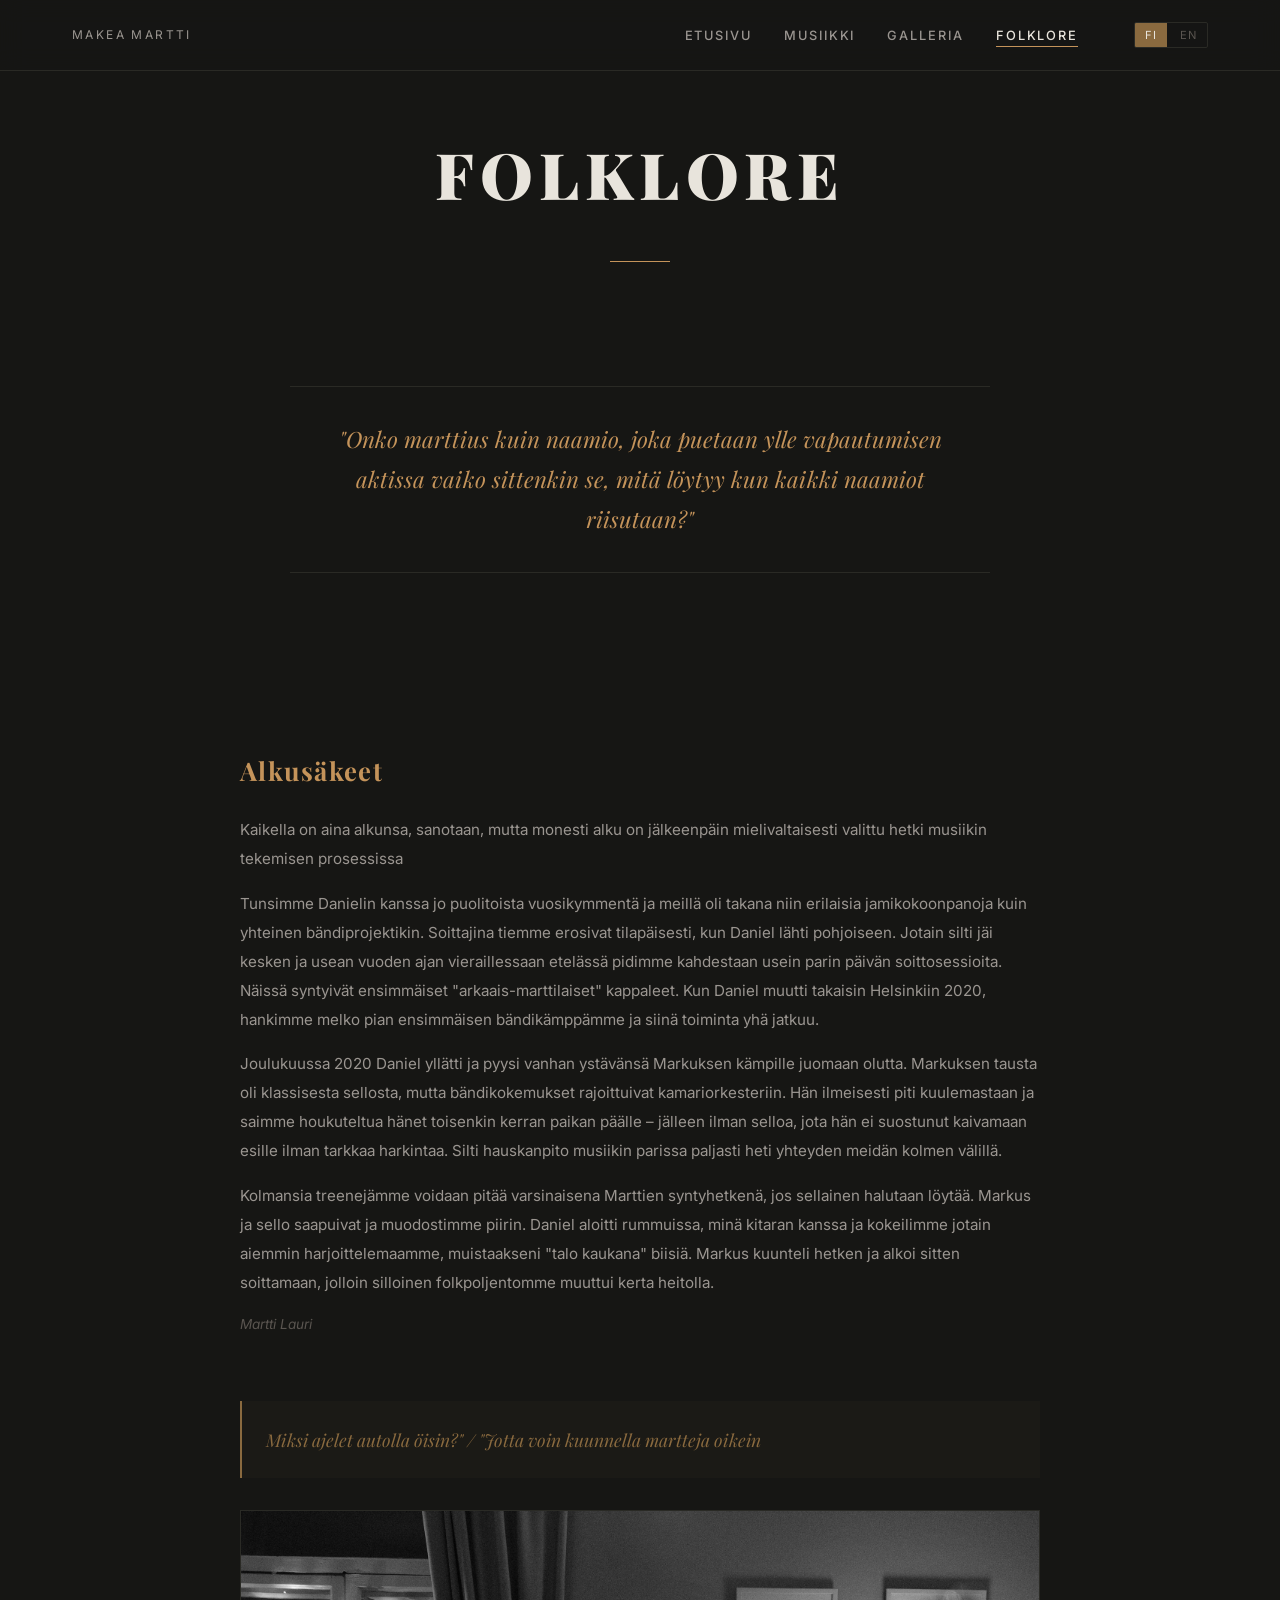
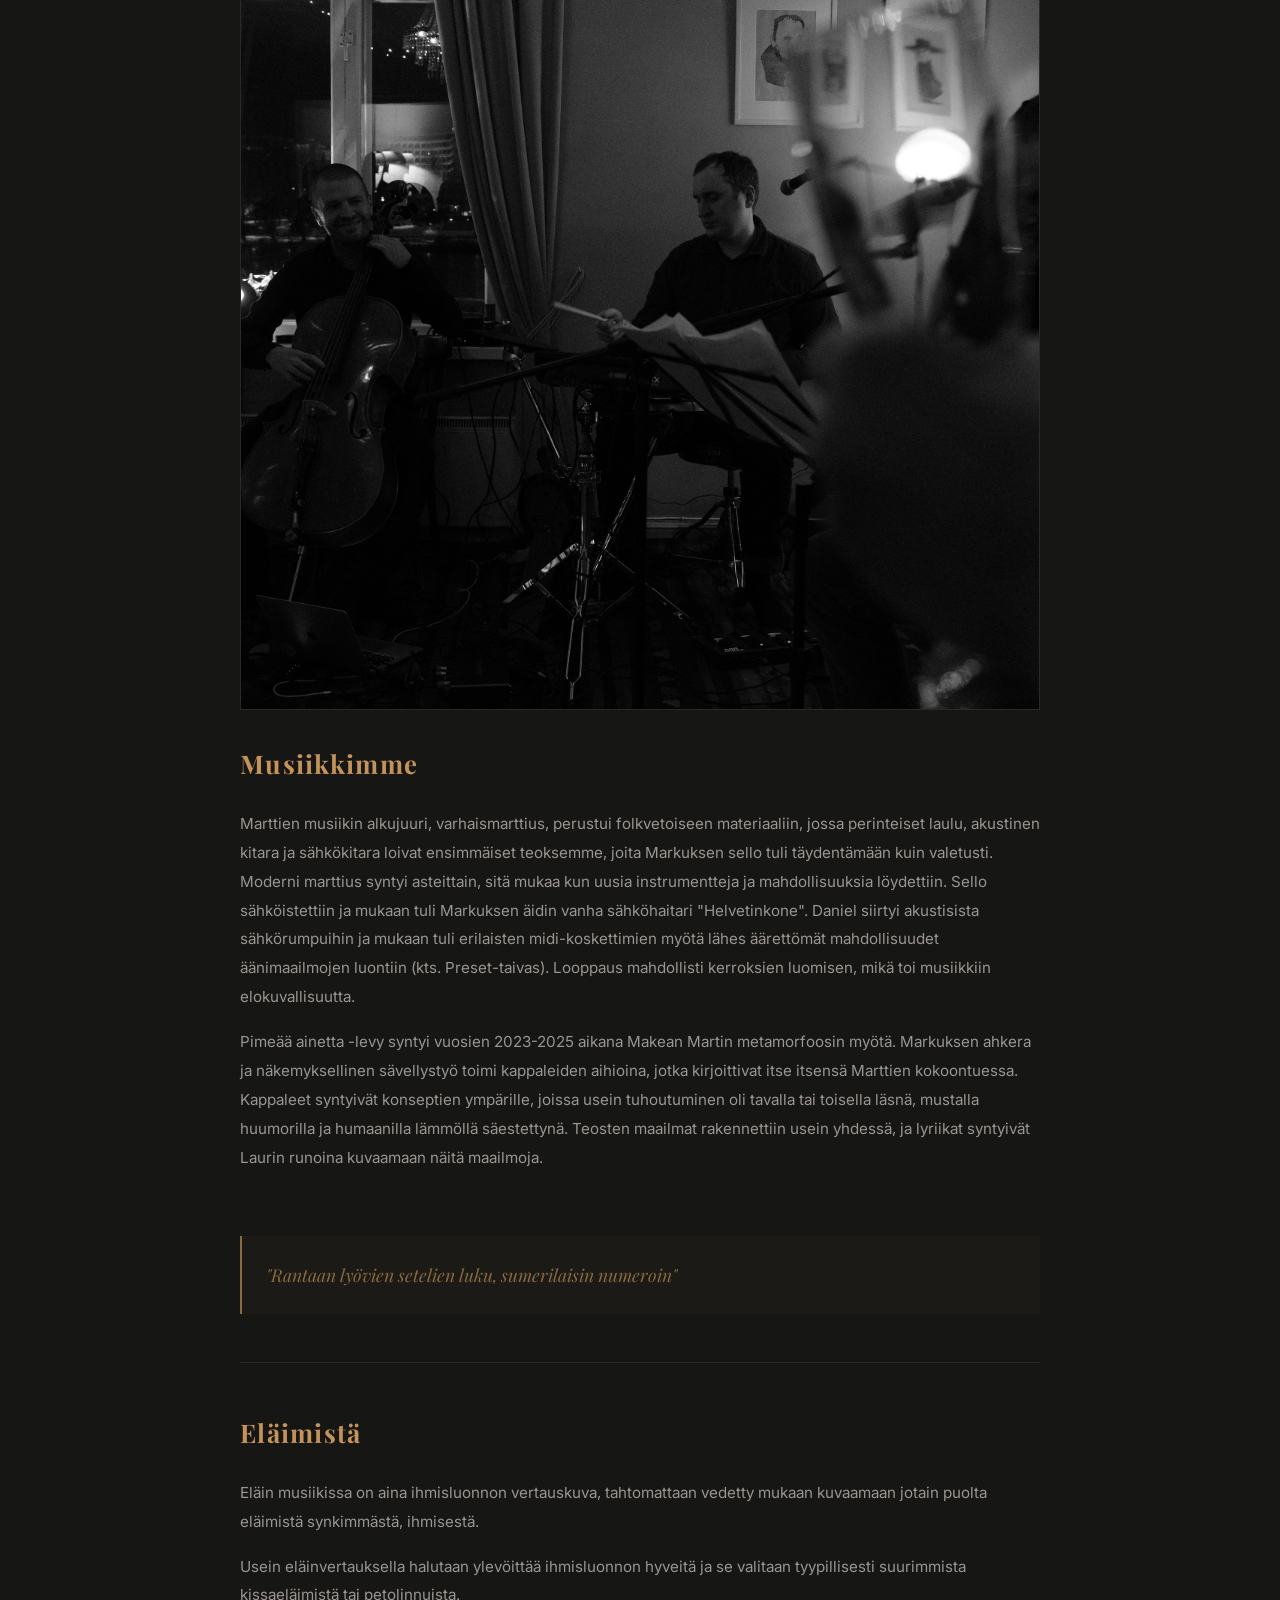
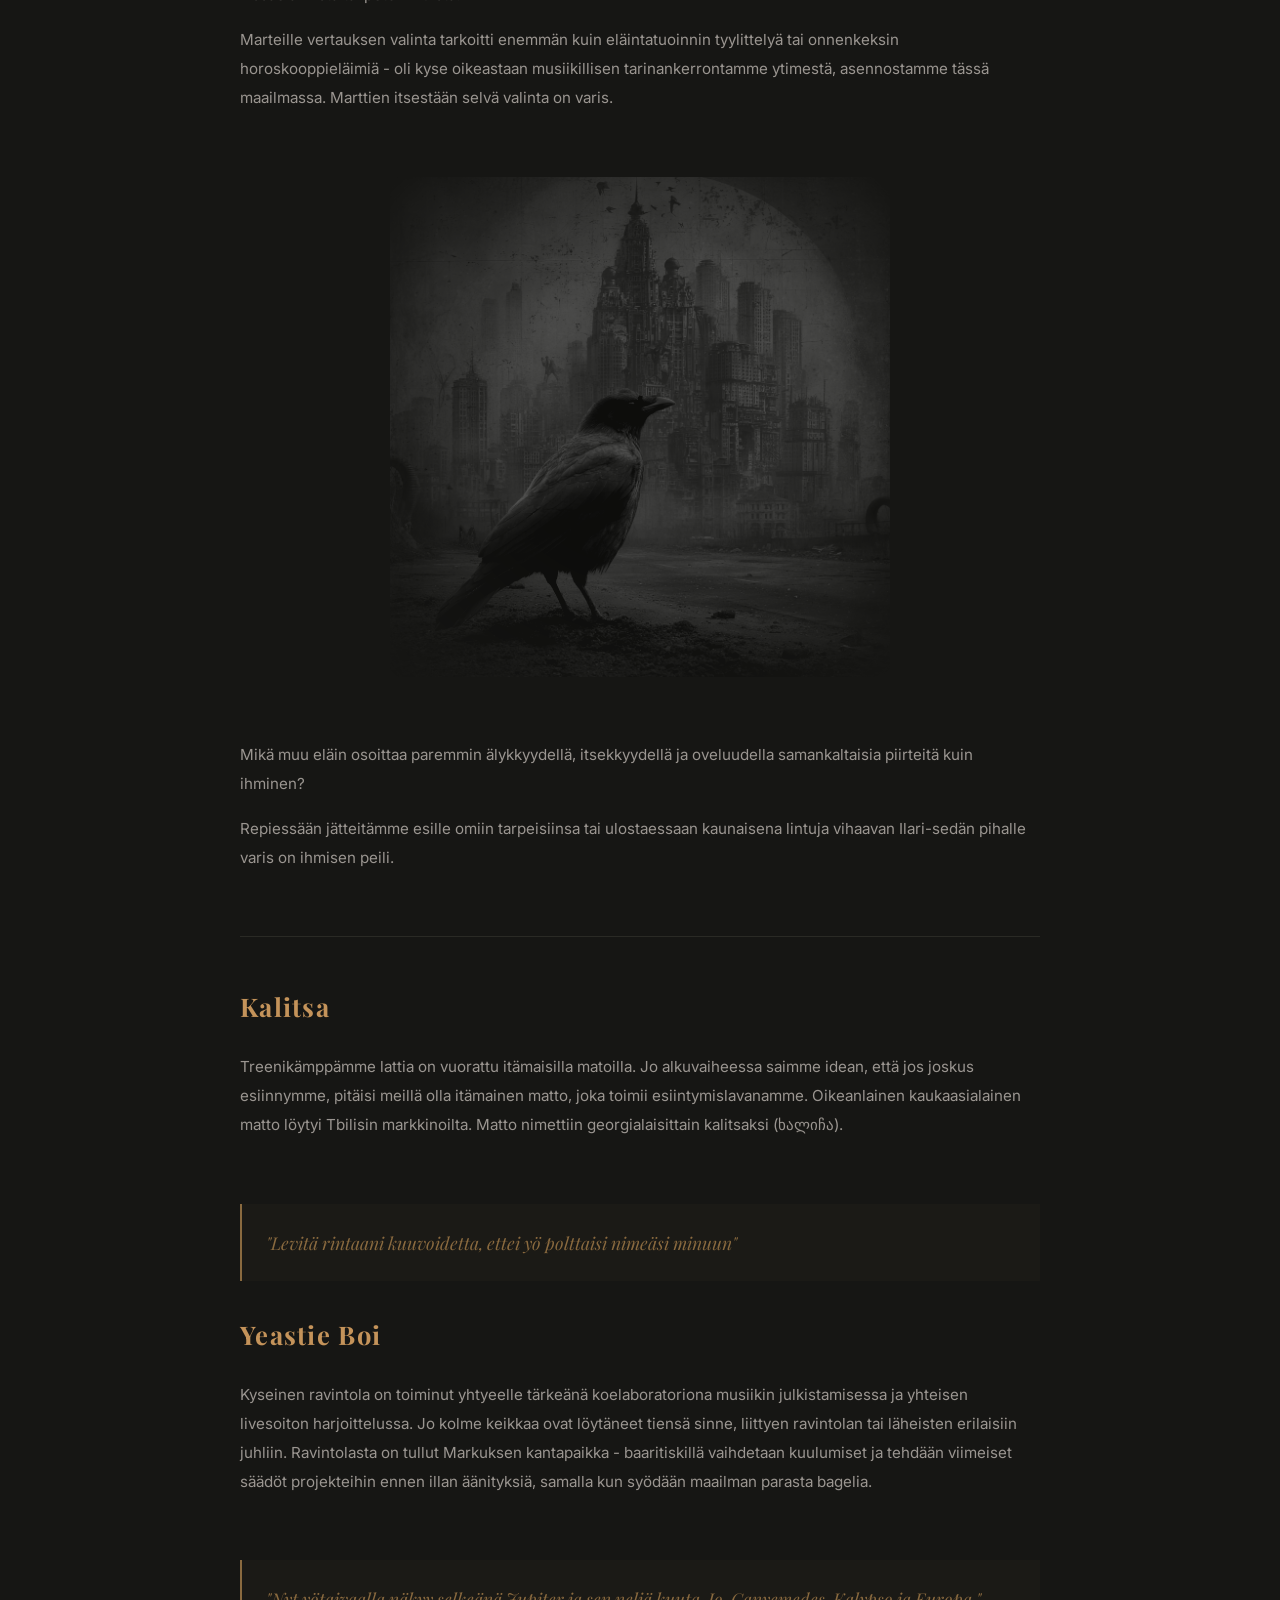
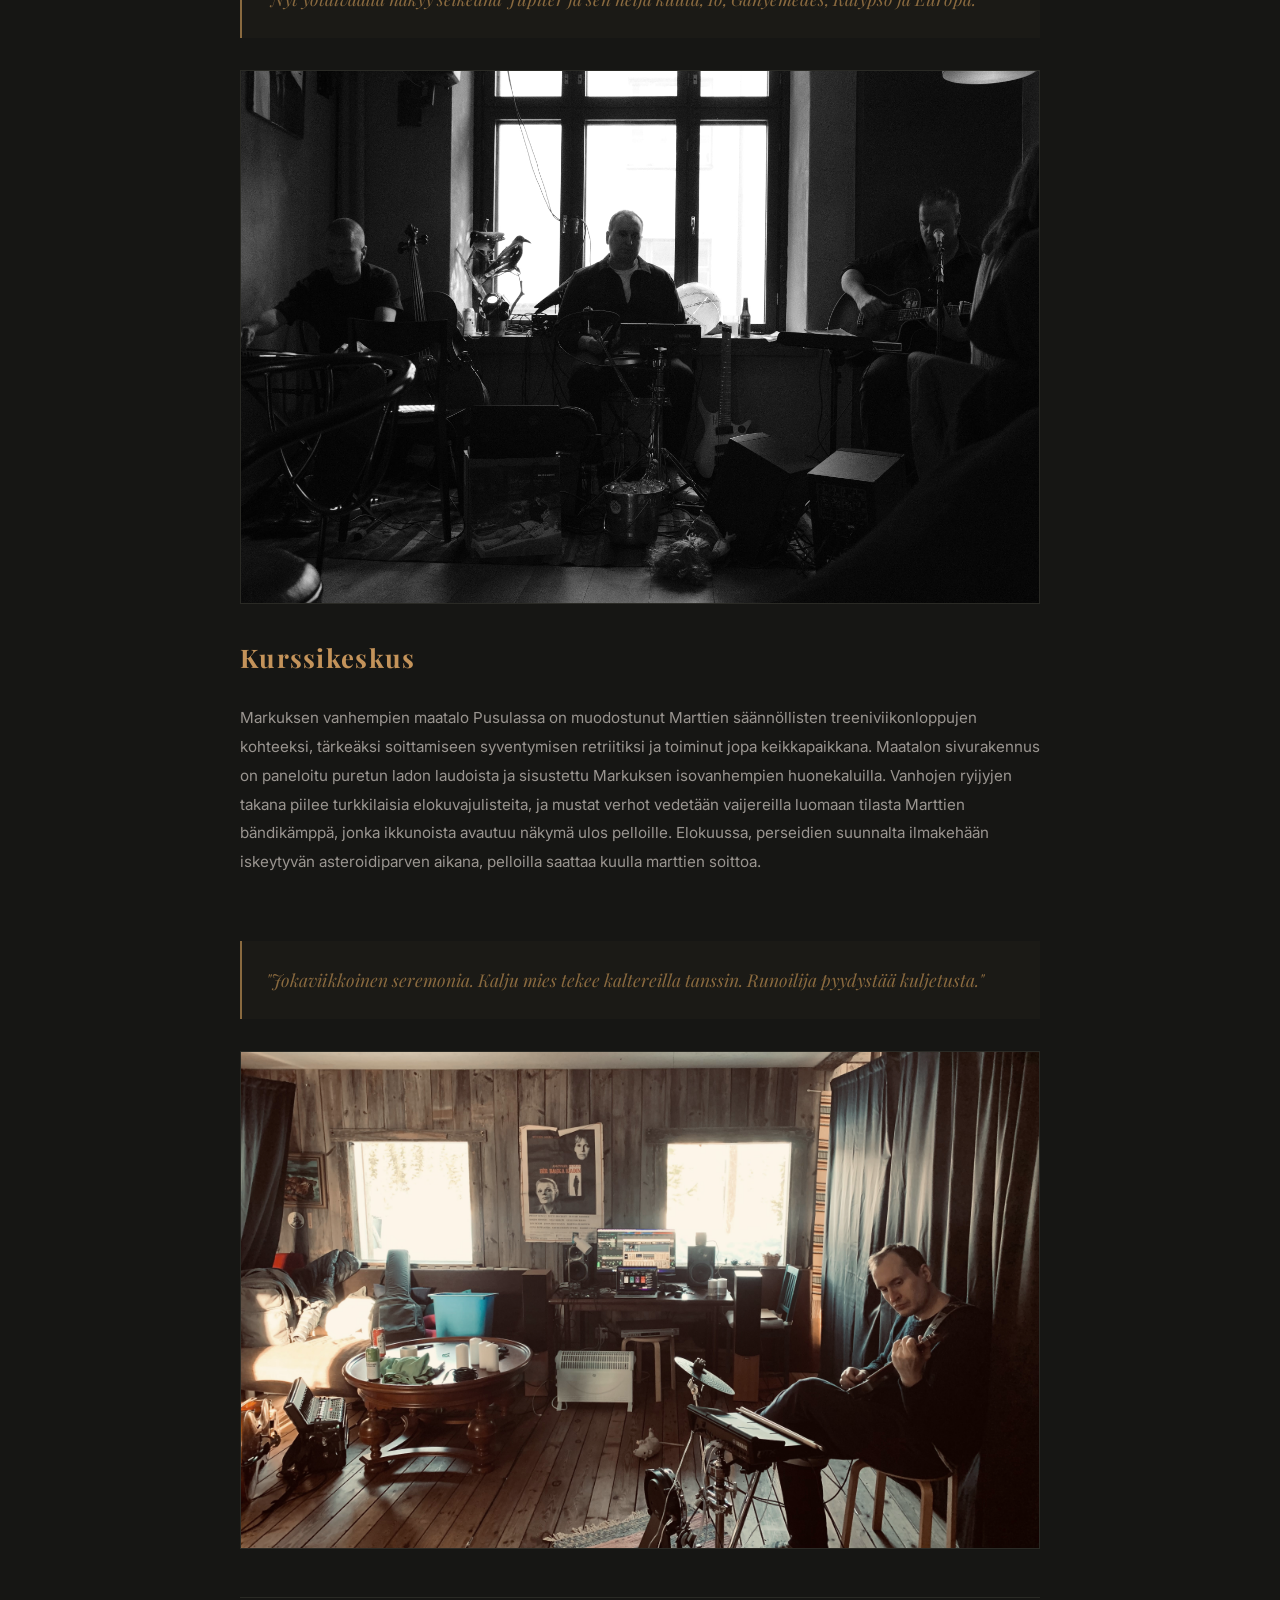
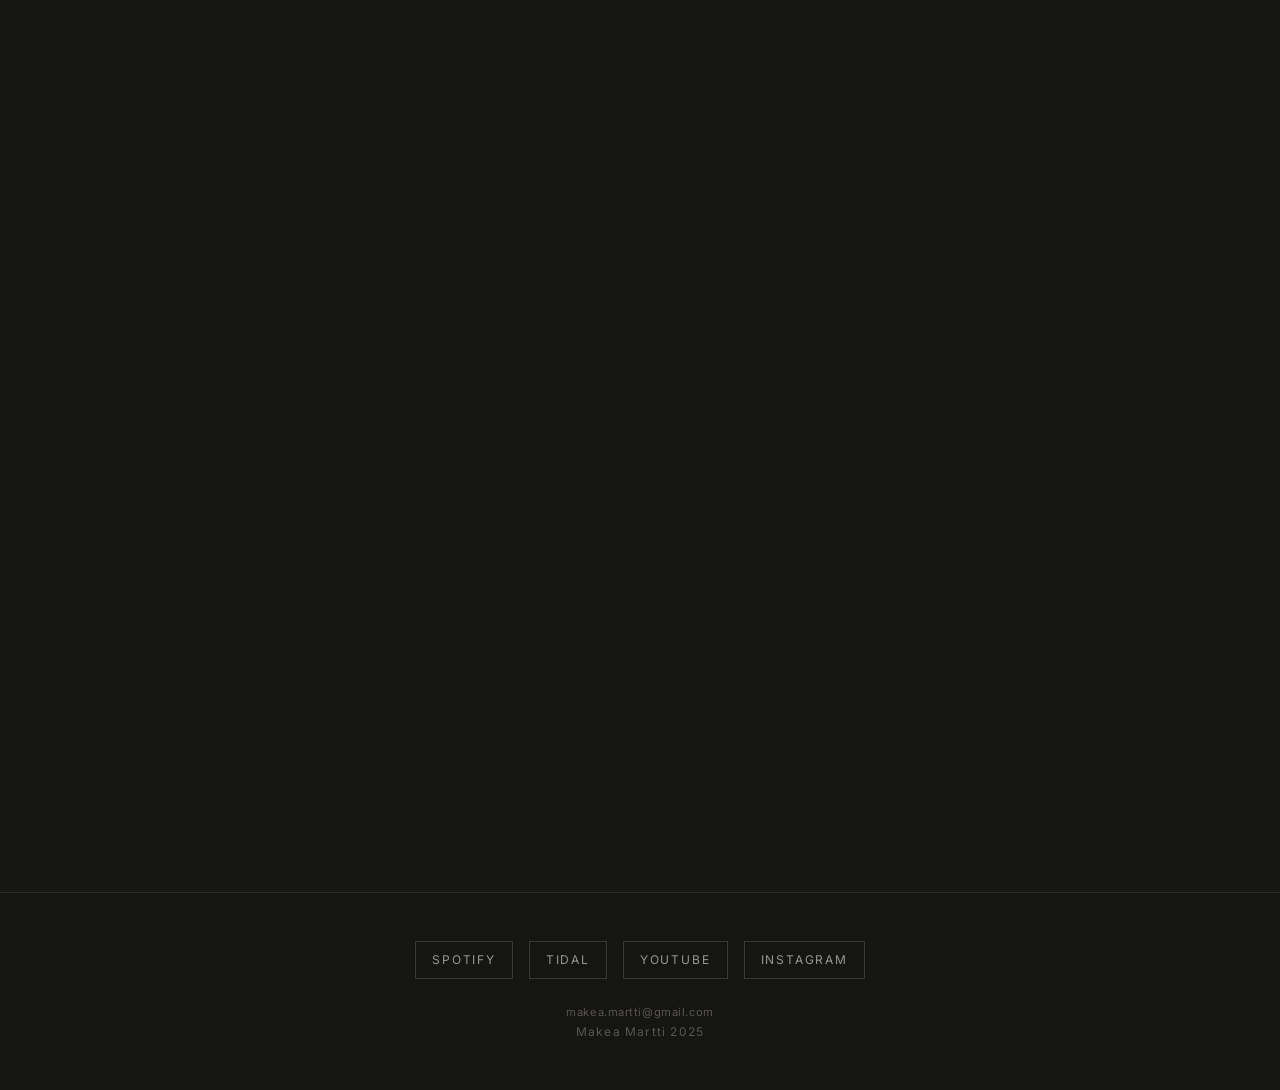
==== commit edeb4df9: "Add Eläimistä (Of Animals) section to Folklore, move crow image into it Co-Authored-By: Claude Opus " ====
--- a/folklore.html
+++ b/folklore.html
@@ -73,12 +73,24 @@
         <h2 class="folklore-section-title" data-i18n="folklore_musiikkimme_title">Musiikkimme</h2>
         <p class="folklore-text" data-i18n="folklore_musiikkimme_p1">Marttien musiikin alkujuuri, varhaismarttius, perustui folkvetoiseen materiaaliin, jossa perinteiset laulu, akustinen kitara ja sähkökitara loivat ensimmäiset teoksemme, joita Markuksen sello tuli täydentämään kuin valetusti. Moderni marttius syntyi asteittain, sitä mukaa kun uusia instrumentteja ja mahdollisuuksia löydettiin. Sello sähköistettiin ja mukaan tuli Markuksen äidin vanha sähköhaitari "Helvetinkone". Daniel siirtyi akustisista sähkörumpuihin ja mukaan tuli erilaisten midi-koskettimien myötä lähes äärettömät mahdollisuudet äänimaailmojen luontiin (kts. Preset-taivas). Looppaus mahdollisti kerroksien luomisen, mikä toi musiikkiin elokuvallisuutta.</p>
         <p class="folklore-text" data-i18n="folklore_musiikkimme_p2">Pimeää ainetta -levy syntyi vuosien 2023-2025 aikana Makean Martin metamorfoosin myötä. Markuksen ahkera ja näkemyksellinen sävellystyö toimi kappaleiden aihioina, jotka kirjoittivat itse itsensä Marttien kokoontuessa. Kappaleet syntyivät konseptien ympärille, joissa usein tuhoutuminen oli tavalla tai toisella läsnä, mustalla huumorilla ja humaanilla lämmöllä säestettynä. Teosten maailmat rakennettiin usein yhdessä, ja lyriikat syntyivät Laurin runoina kuvaamaan näitä maailmoja.</p>
+      </div>
+
+      <div class="folklore-side-quote reveal" data-i18n="folklore_musiikkimme_quote">"Rantaan lyövien setelien luku, sumerilaisin numeroin"</div>
+
+      <div class="section-divider"></div>
+
+      <!-- Eläimistä -->
+      <div class="folklore-section reveal">
+        <h2 class="folklore-section-title" data-i18n="folklore_elaimista_title">Eläimistä</h2>
+        <p class="folklore-text" data-i18n="folklore_elaimista_p1">Eläin musiikissa on aina ihmisluonnon vertauskuva, tahtomattaan vedetty mukaan kuvaamaan jotain puolta eläimistä synkimmästä, ihmisestä.</p>
+        <p class="folklore-text" data-i18n="folklore_elaimista_p2">Usein eläinvertauksella halutaan ylevöittää ihmisluonnon hyveitä ja se valitaan tyypillisesti suurimmista kissaeläimistä tai petolinnuista.</p>
+        <p class="folklore-text" data-i18n="folklore_elaimista_p3">Marteille vertauksen valinta tarkoitti enemmän kuin eläintatuoinnin tyylittelyä tai onnenkeksin horoskooppieläimiä - oli kyse oikeastaan musiikillisen tarinankerrontamme ytimestä, asennostamme tässä maailmassa. Marttien itsestään selvä valinta on varis.</p>
         <div class="crow-decoration" id="crowTrigger">
           <img src="assets/varis.png" alt="Varis">
         </div>
-      </div>
-
-      <div class="folklore-side-quote reveal" data-i18n="folklore_musiikkimme_quote">"Rantaan lyövien setelien luku, sumerilaisin numeroin"</div>
+        <p class="folklore-text" data-i18n="folklore_elaimista_p4">Mikä muu eläin osoittaa paremmin älykkyydellä, itsekkyydellä ja oveluudella samankaltaisia piirteitä kuin ihminen?</p>
+        <p class="folklore-text" data-i18n="folklore_elaimista_p5">Repiessään jätteitämme esille omiin tarpeisiinsa tai ulostaessaan kaunaisena lintuja vihaavan Ilari-sedän pihalle varis on ihmisen peili.</p>
+      </div>
 
       <div class="section-divider"></div>
 
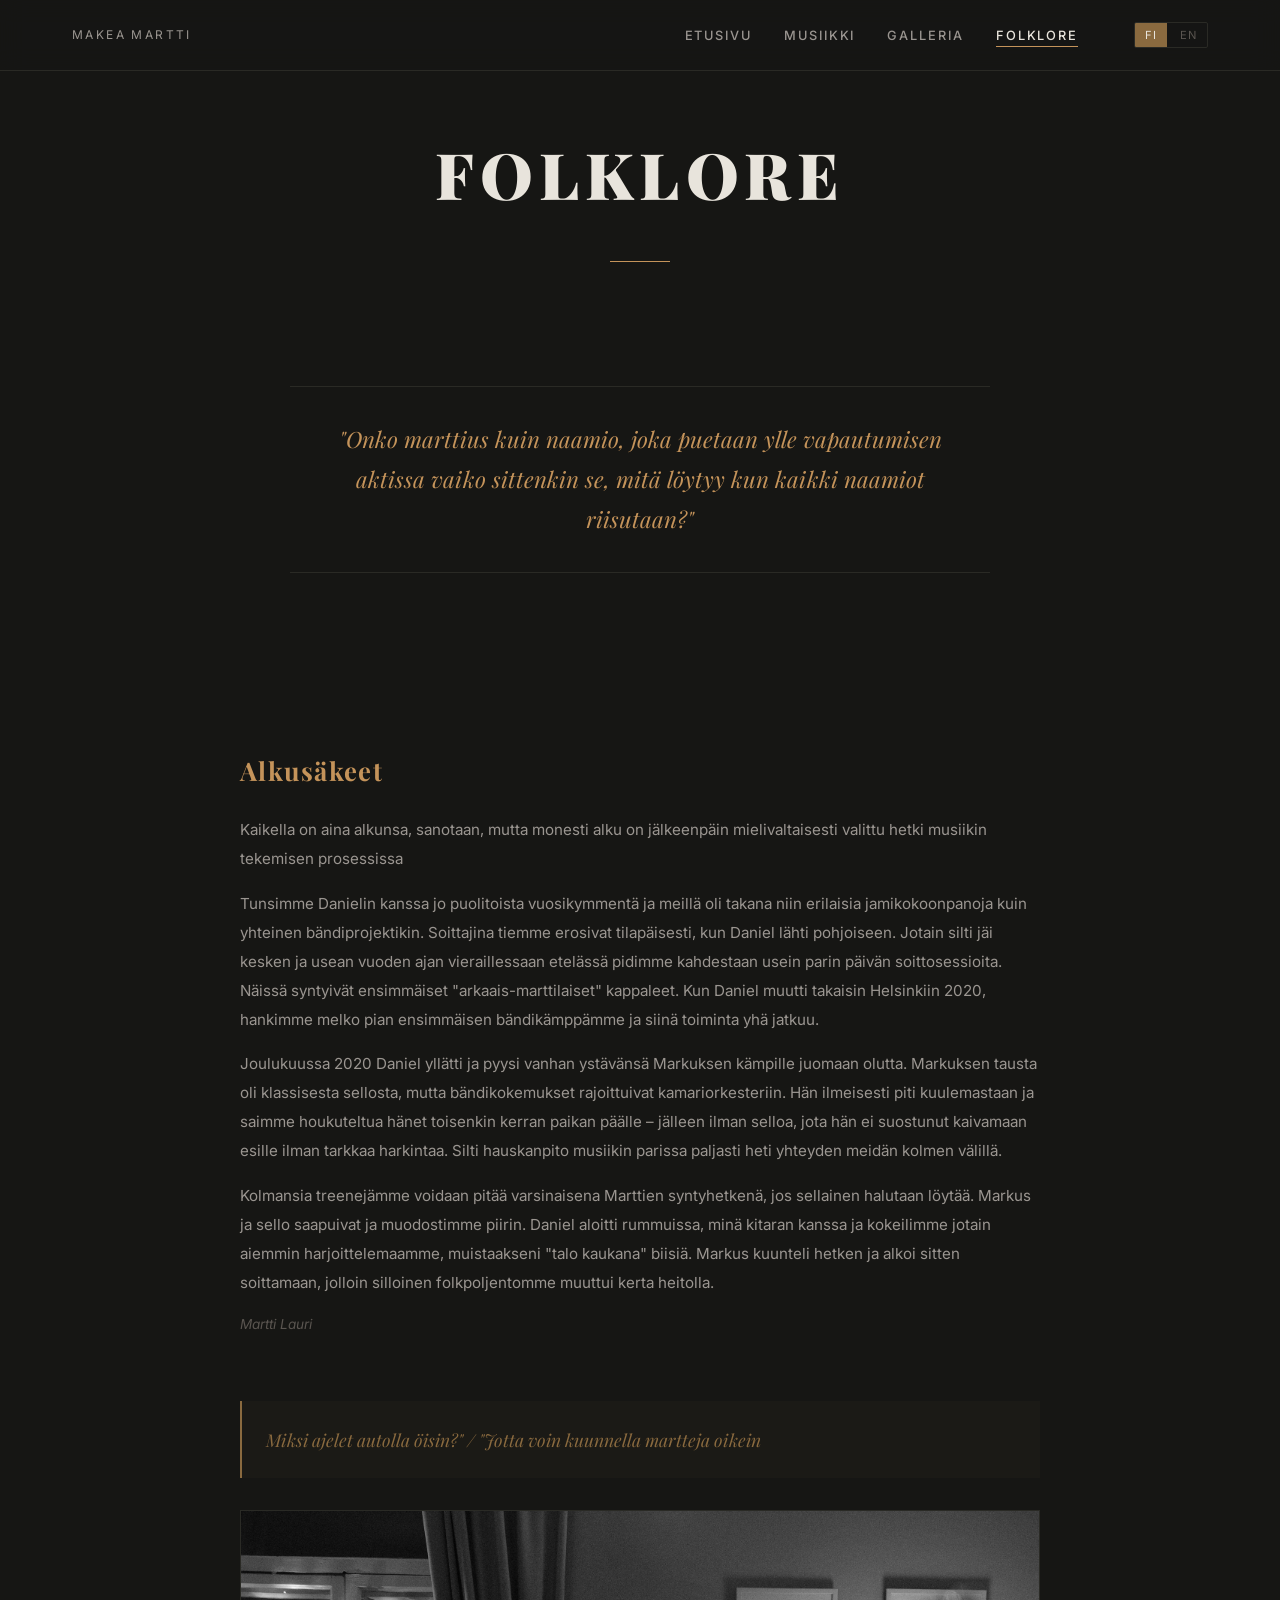
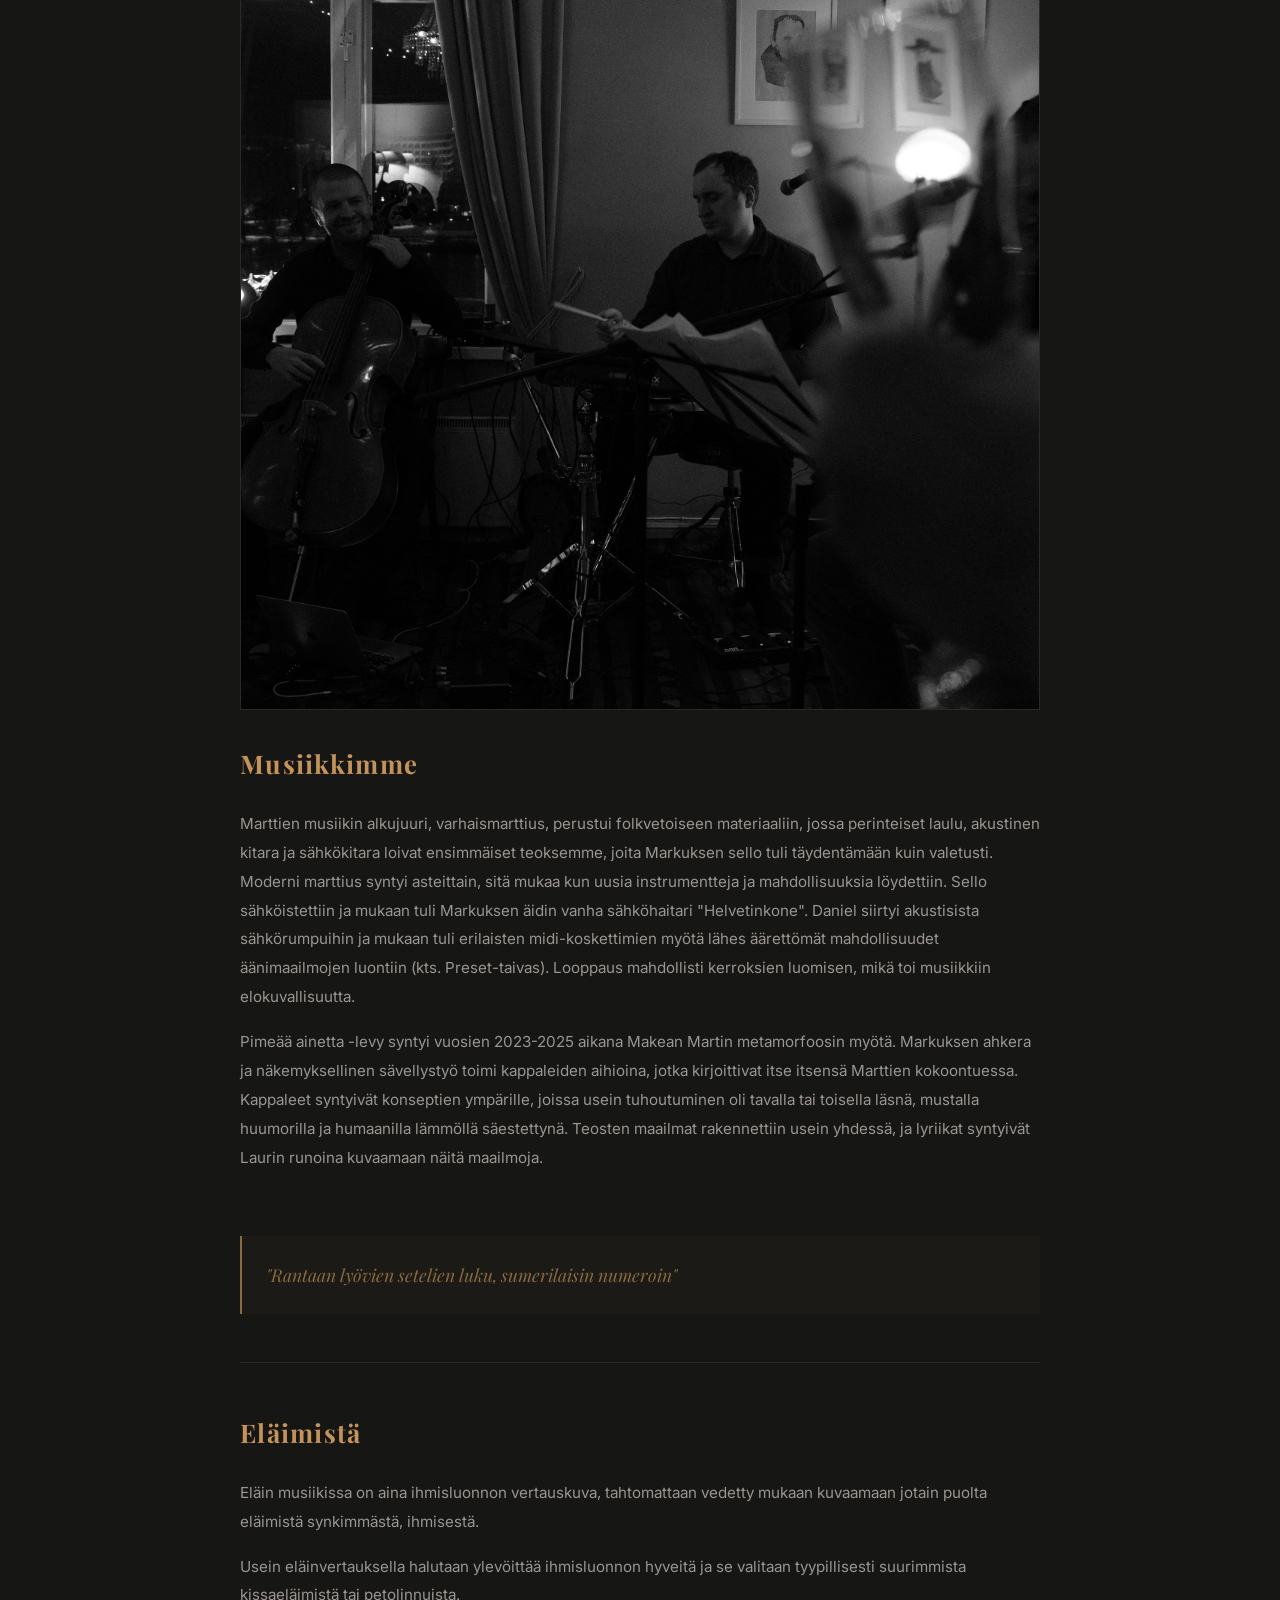
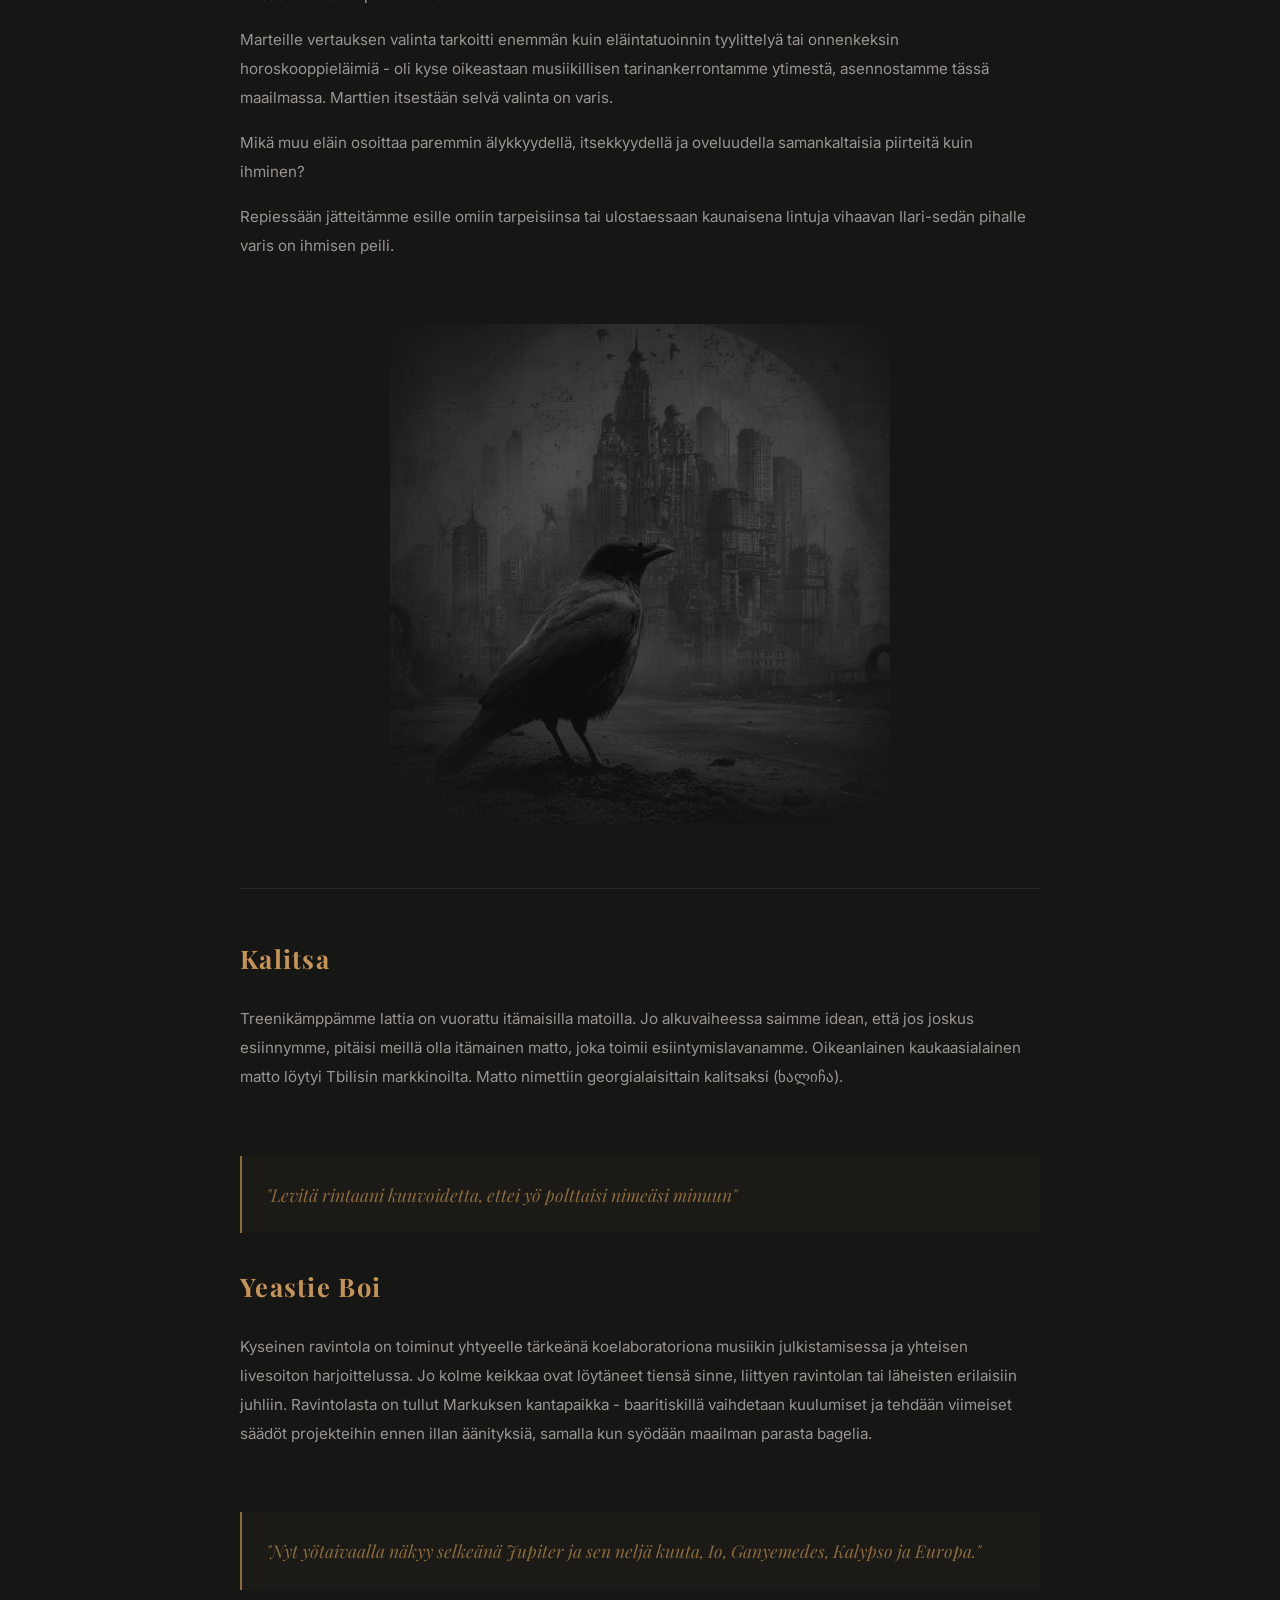
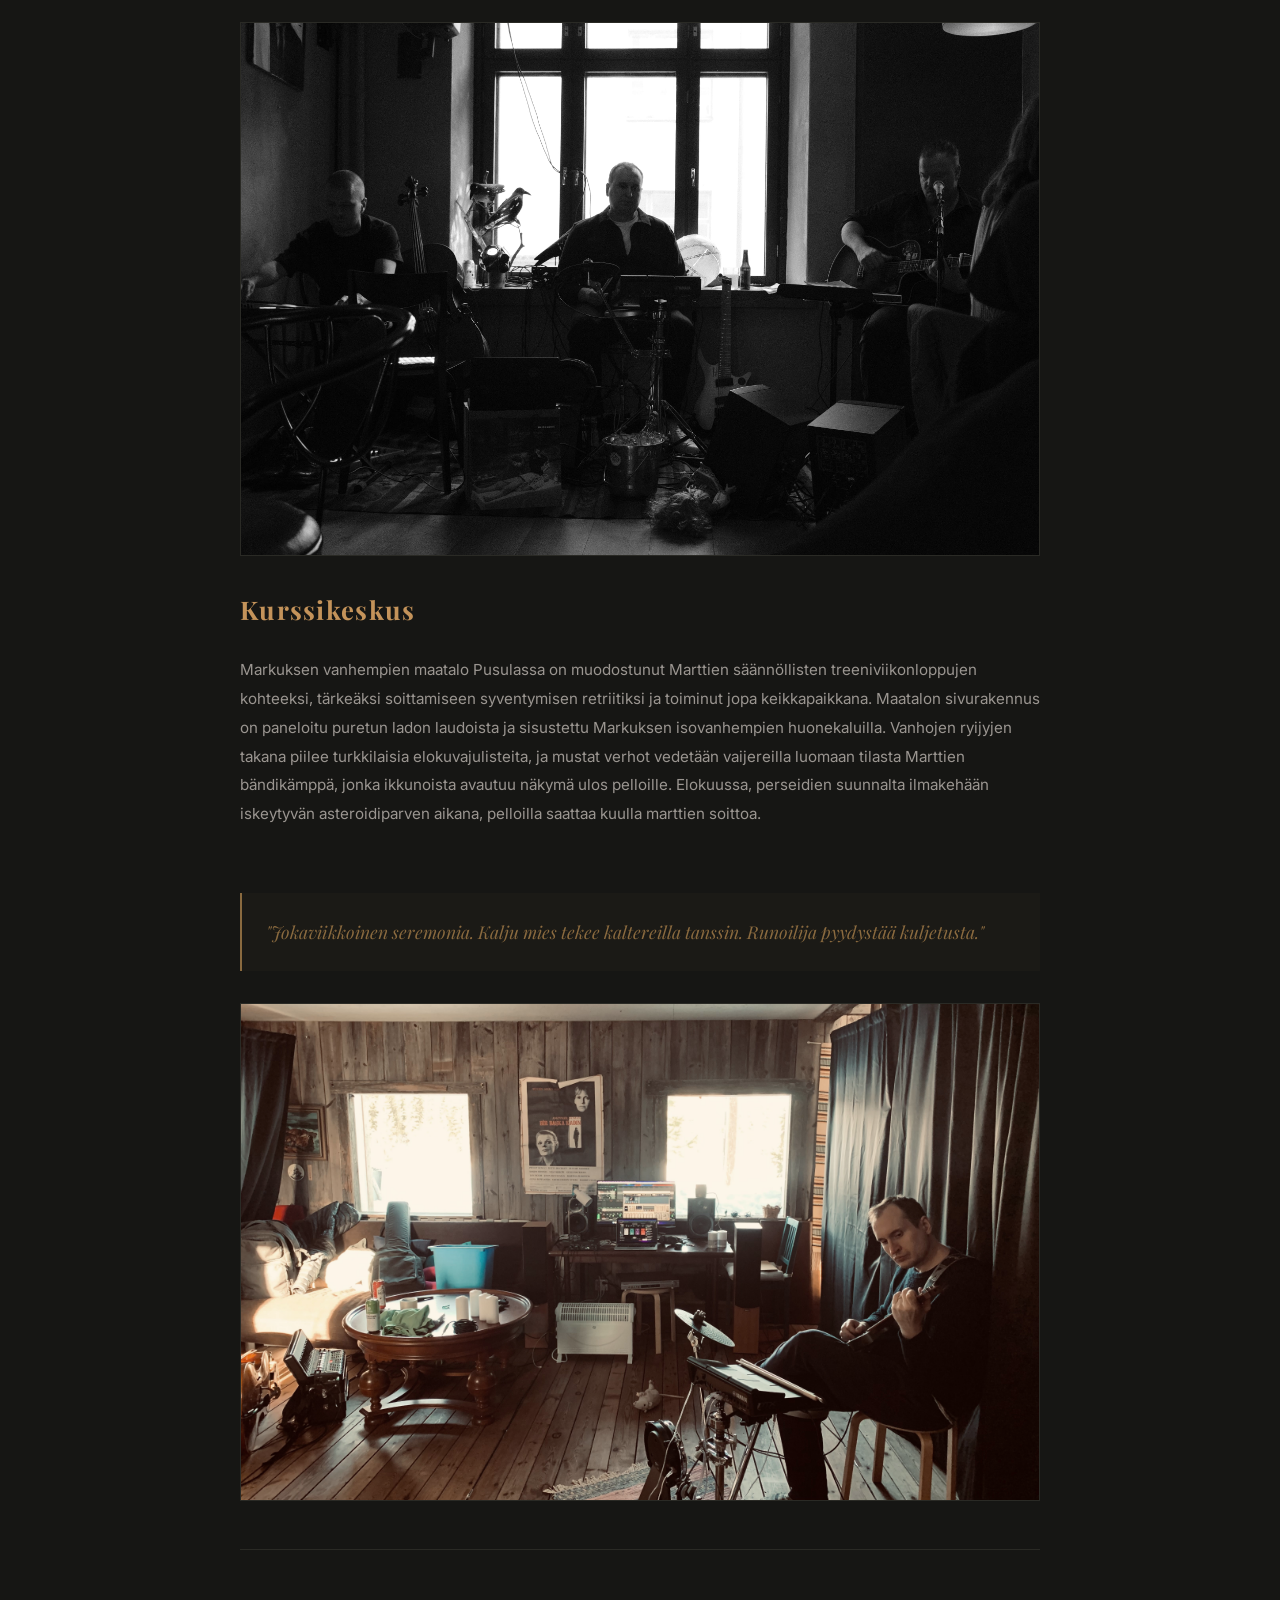
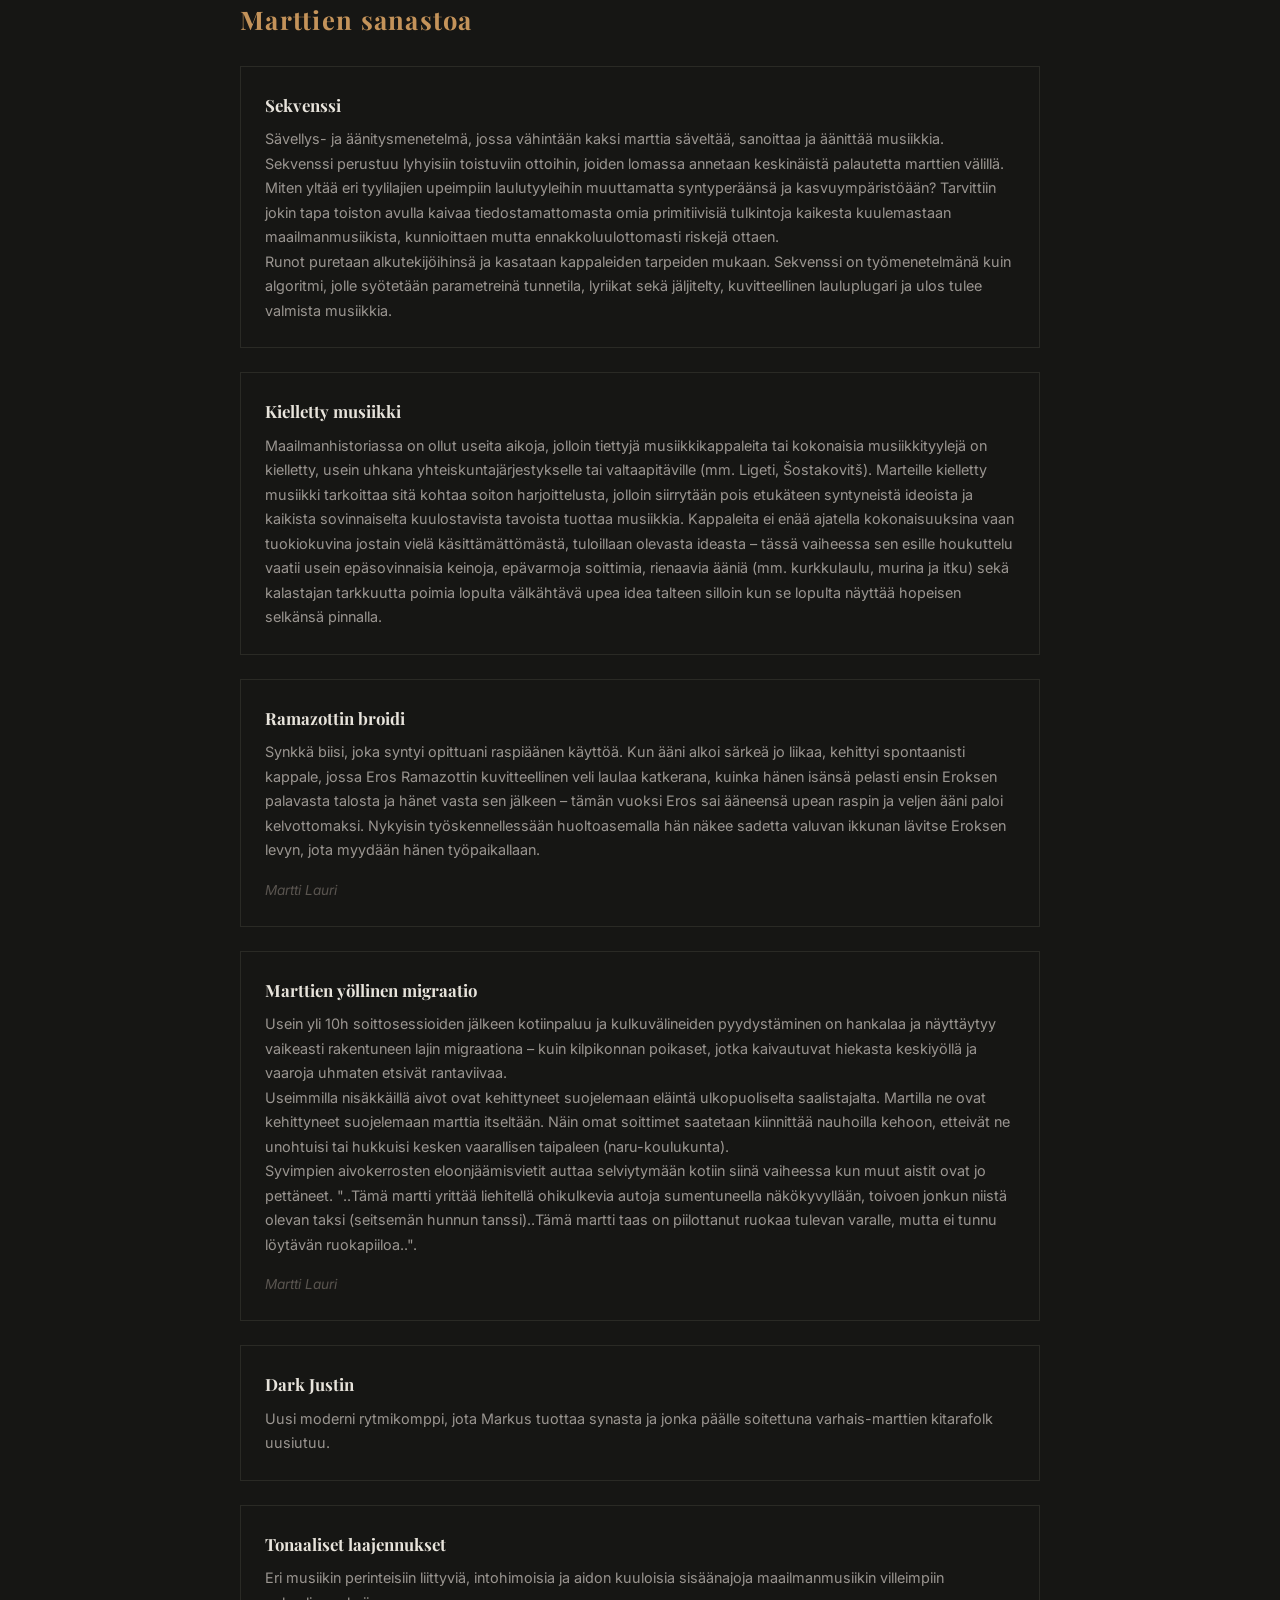
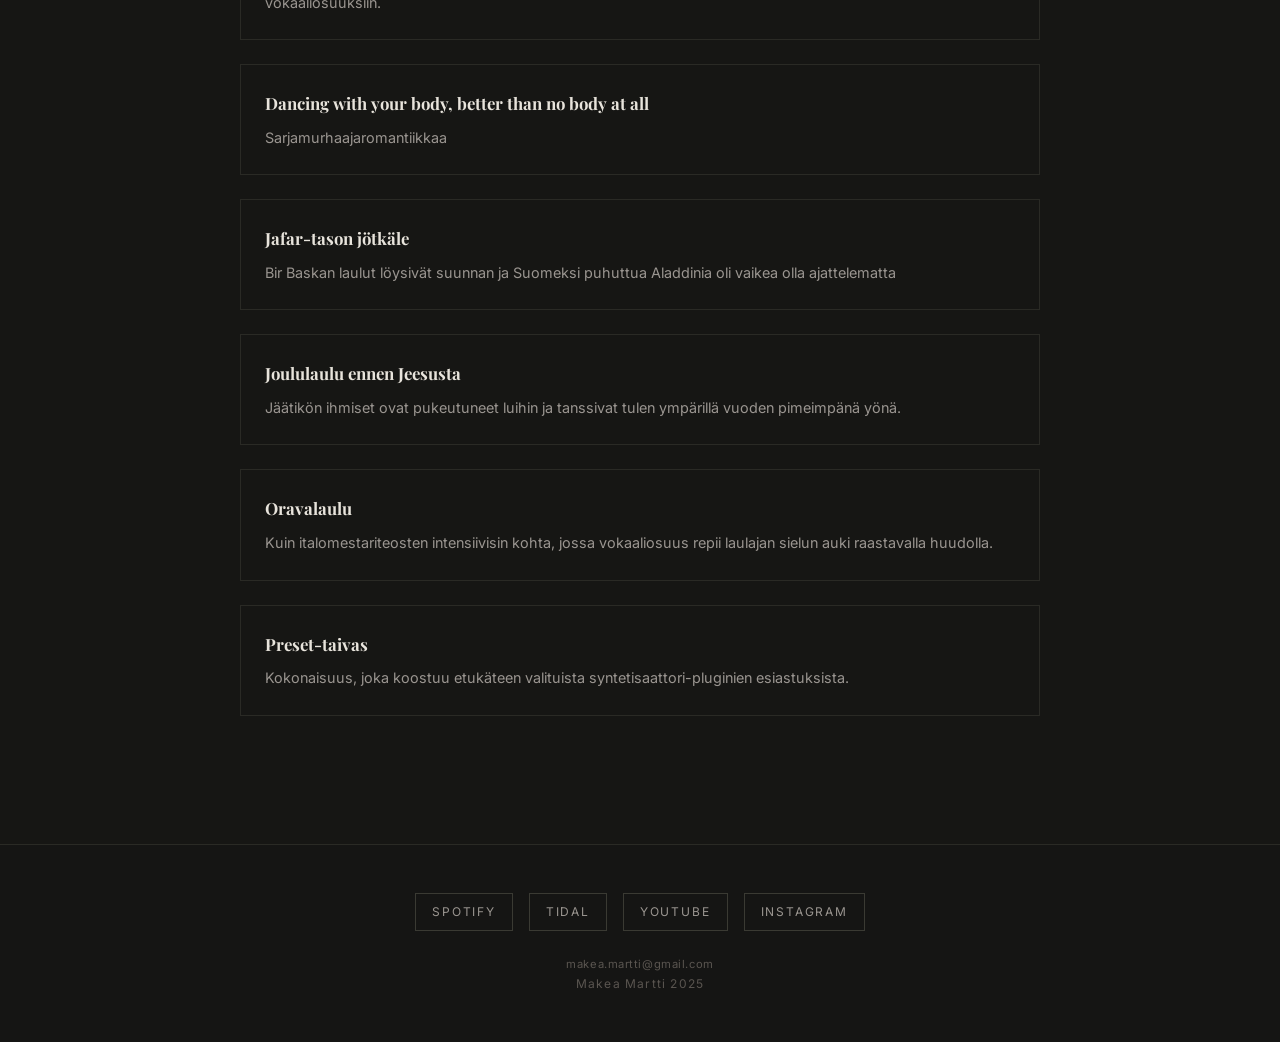
==== commit a431e44e: "Move crow image to end of Eläimistä section Co-Authored-By: Claude Opus 5 <noreply@anthropic.com>" ====
--- a/folklore.html
+++ b/folklore.html
@@ -85,11 +85,11 @@
         <p class="folklore-text" data-i18n="folklore_elaimista_p1">Eläin musiikissa on aina ihmisluonnon vertauskuva, tahtomattaan vedetty mukaan kuvaamaan jotain puolta eläimistä synkimmästä, ihmisestä.</p>
         <p class="folklore-text" data-i18n="folklore_elaimista_p2">Usein eläinvertauksella halutaan ylevöittää ihmisluonnon hyveitä ja se valitaan tyypillisesti suurimmista kissaeläimistä tai petolinnuista.</p>
         <p class="folklore-text" data-i18n="folklore_elaimista_p3">Marteille vertauksen valinta tarkoitti enemmän kuin eläintatuoinnin tyylittelyä tai onnenkeksin horoskooppieläimiä - oli kyse oikeastaan musiikillisen tarinankerrontamme ytimestä, asennostamme tässä maailmassa. Marttien itsestään selvä valinta on varis.</p>
+        <p class="folklore-text" data-i18n="folklore_elaimista_p4">Mikä muu eläin osoittaa paremmin älykkyydellä, itsekkyydellä ja oveluudella samankaltaisia piirteitä kuin ihminen?</p>
+        <p class="folklore-text" data-i18n="folklore_elaimista_p5">Repiessään jätteitämme esille omiin tarpeisiinsa tai ulostaessaan kaunaisena lintuja vihaavan Ilari-sedän pihalle varis on ihmisen peili.</p>
         <div class="crow-decoration" id="crowTrigger">
           <img src="assets/varis.png" alt="Varis">
         </div>
-        <p class="folklore-text" data-i18n="folklore_elaimista_p4">Mikä muu eläin osoittaa paremmin älykkyydellä, itsekkyydellä ja oveluudella samankaltaisia piirteitä kuin ihminen?</p>
-        <p class="folklore-text" data-i18n="folklore_elaimista_p5">Repiessään jätteitämme esille omiin tarpeisiinsa tai ulostaessaan kaunaisena lintuja vihaavan Ilari-sedän pihalle varis on ihmisen peili.</p>
       </div>
 
       <div class="section-divider"></div>
